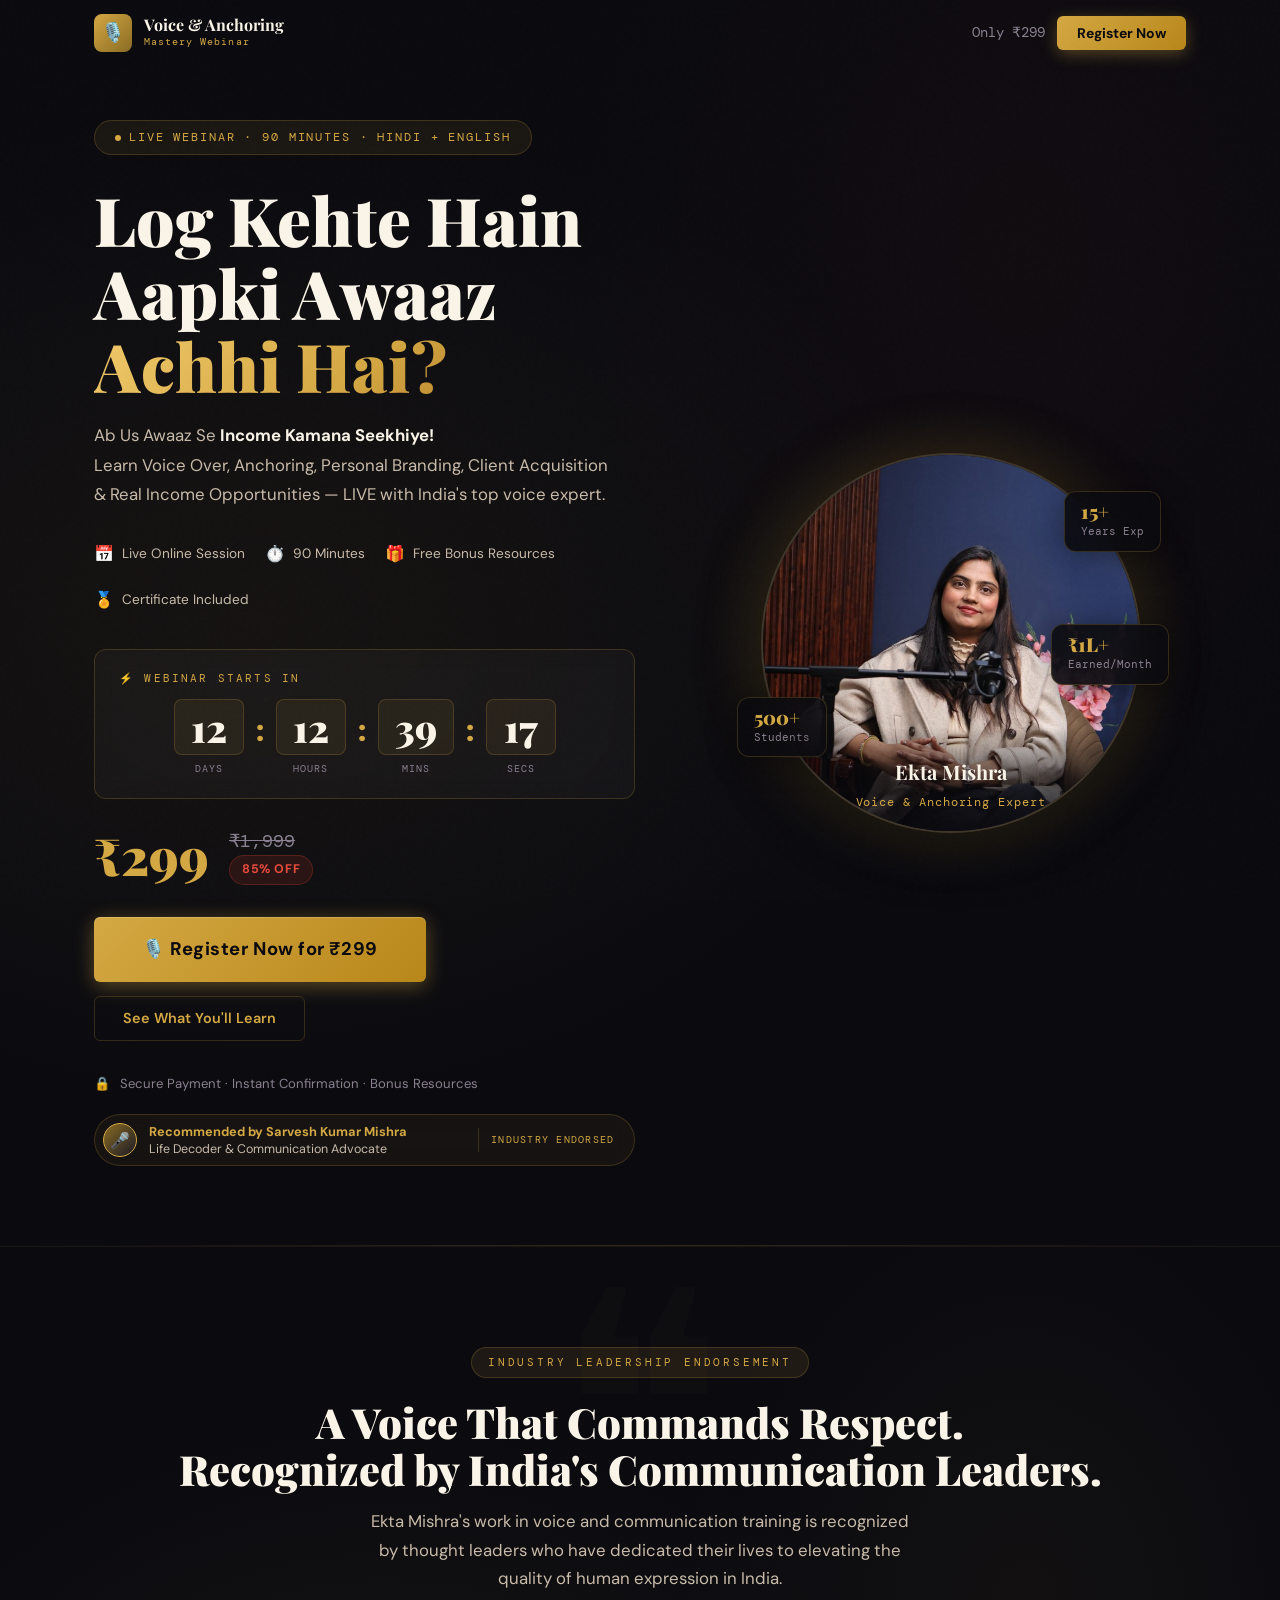
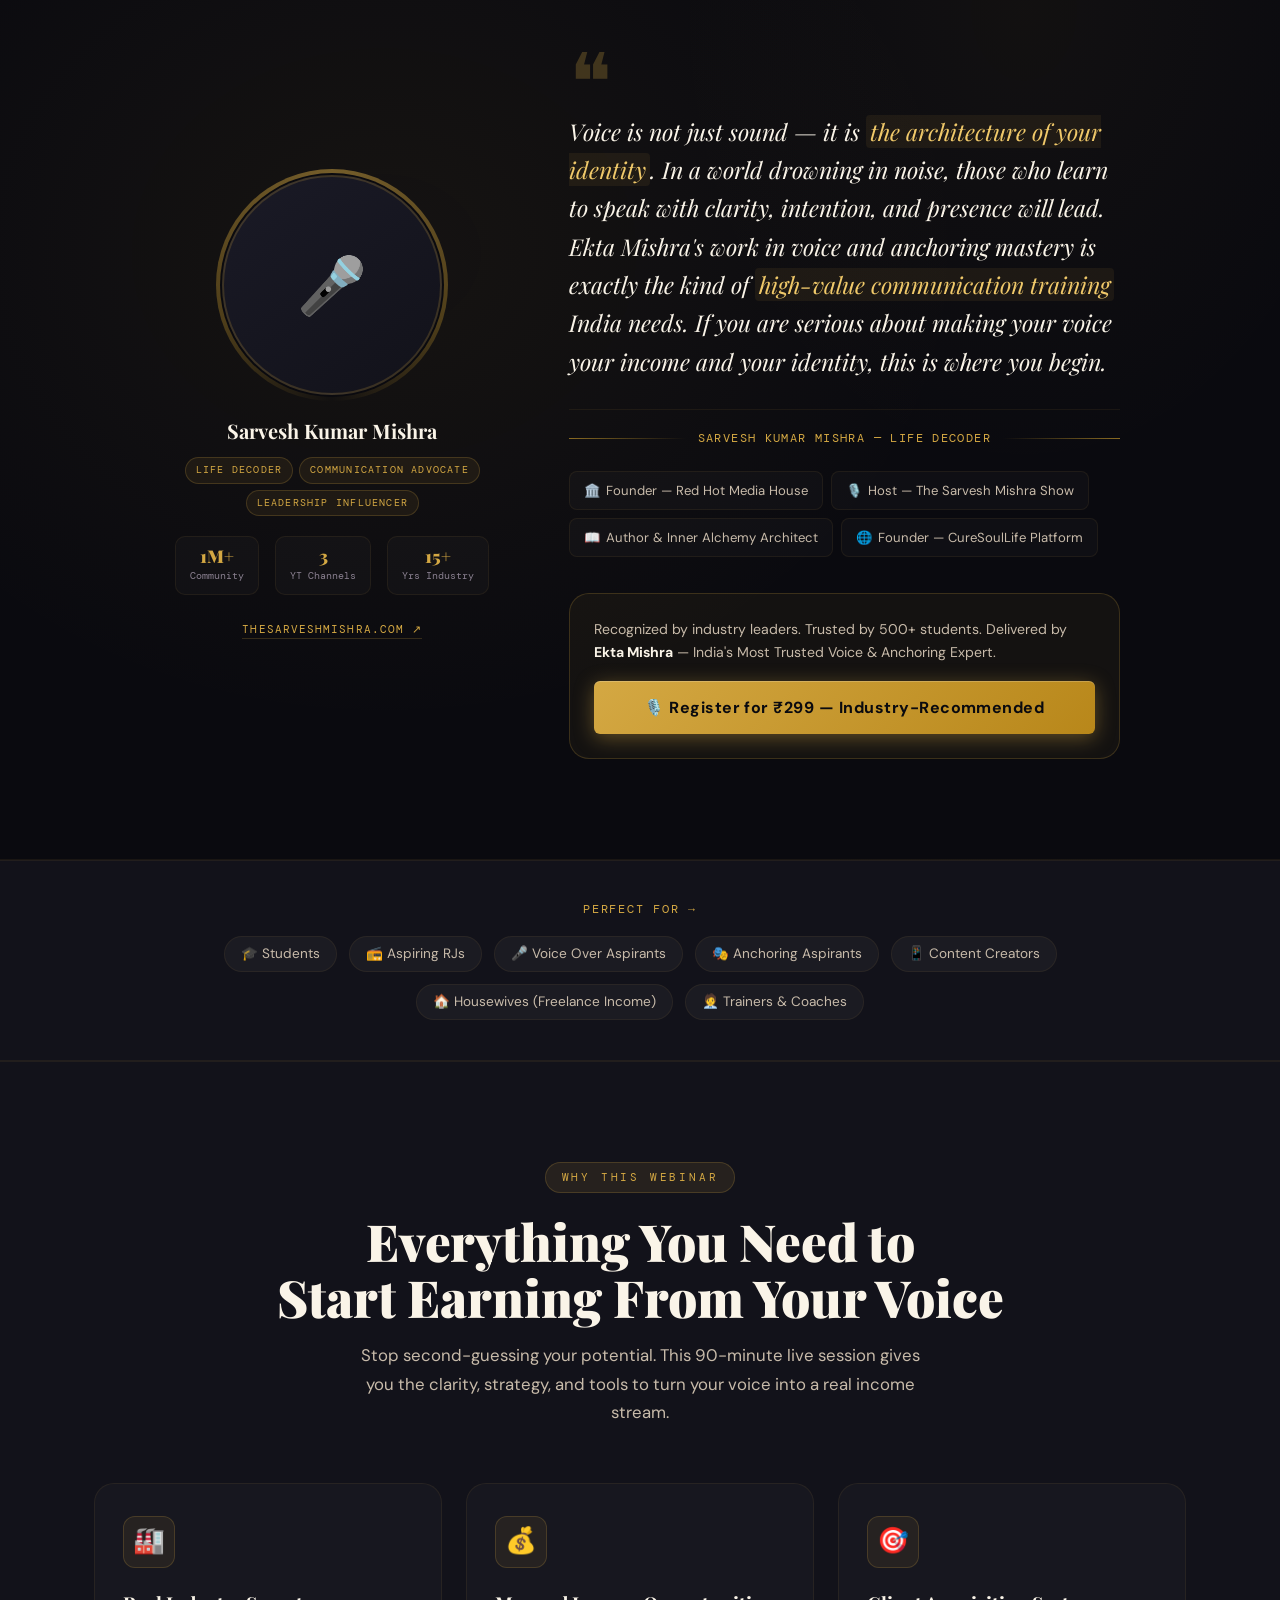
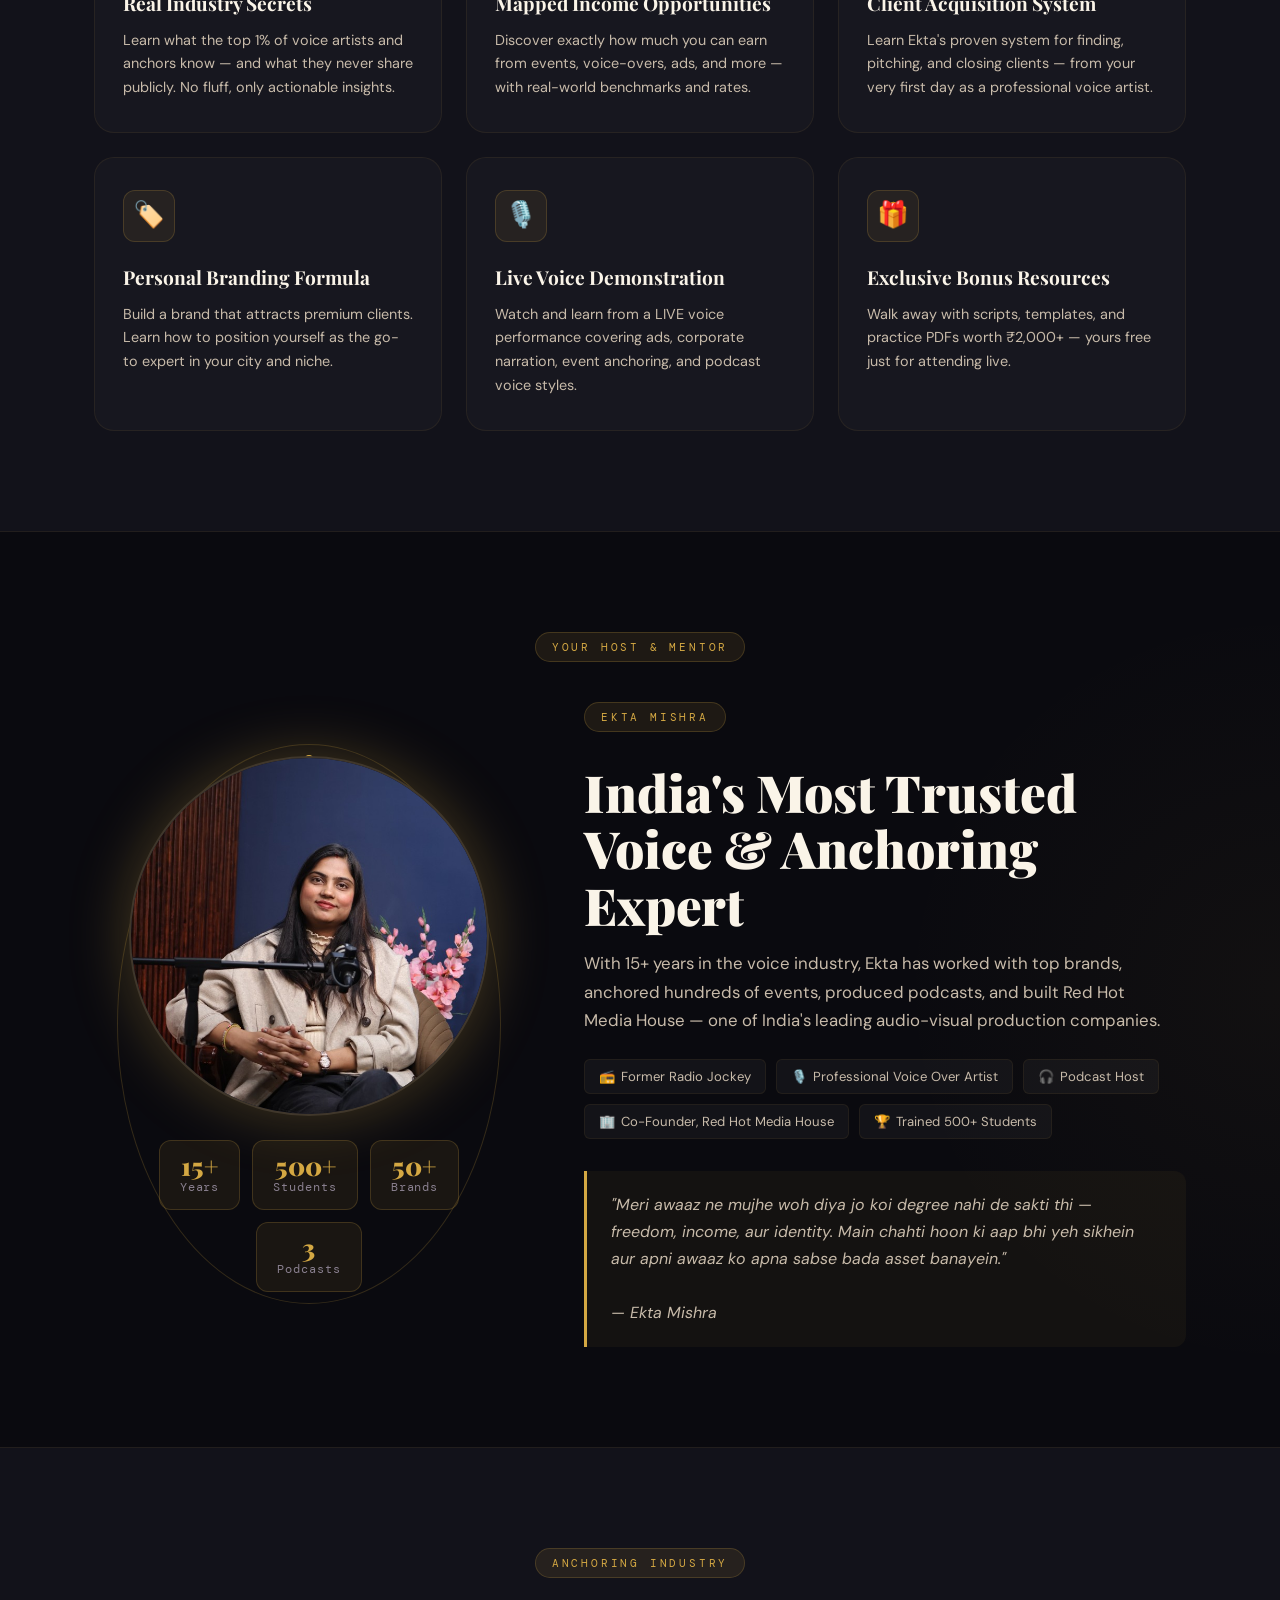
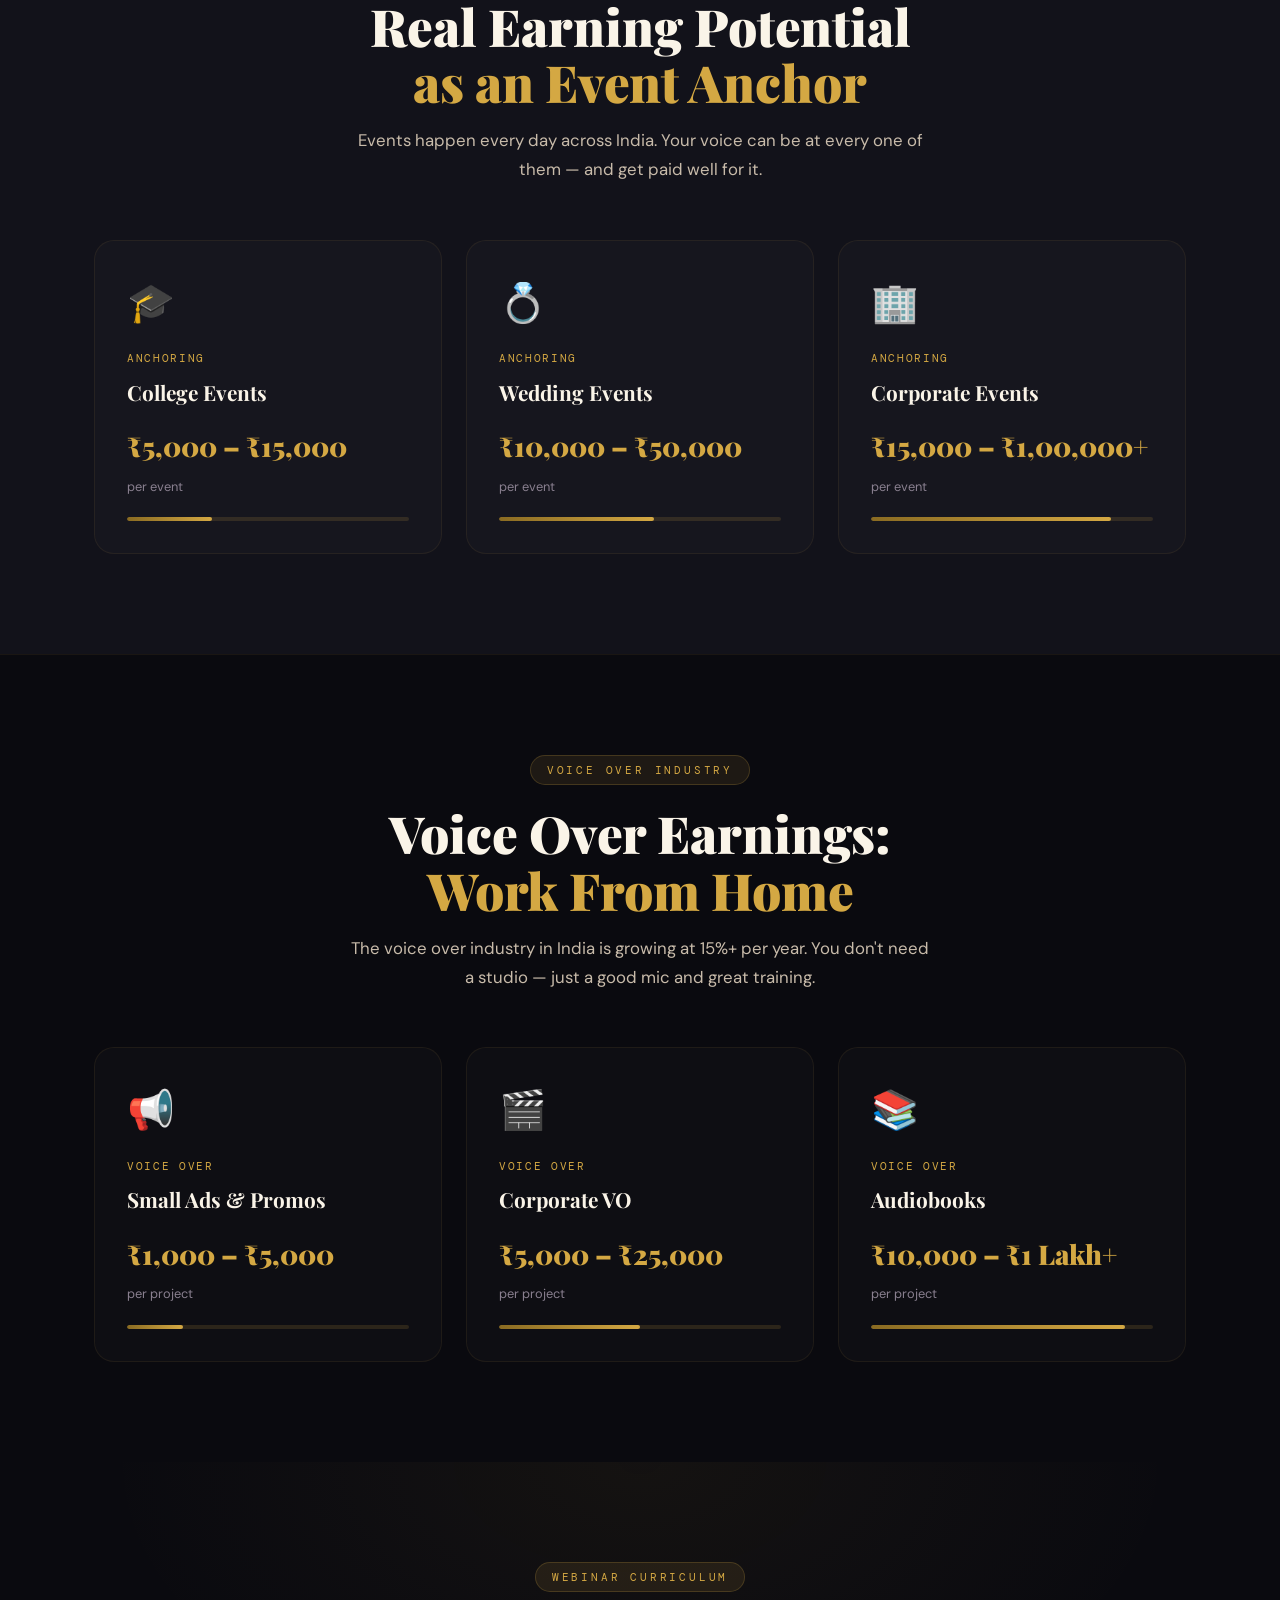
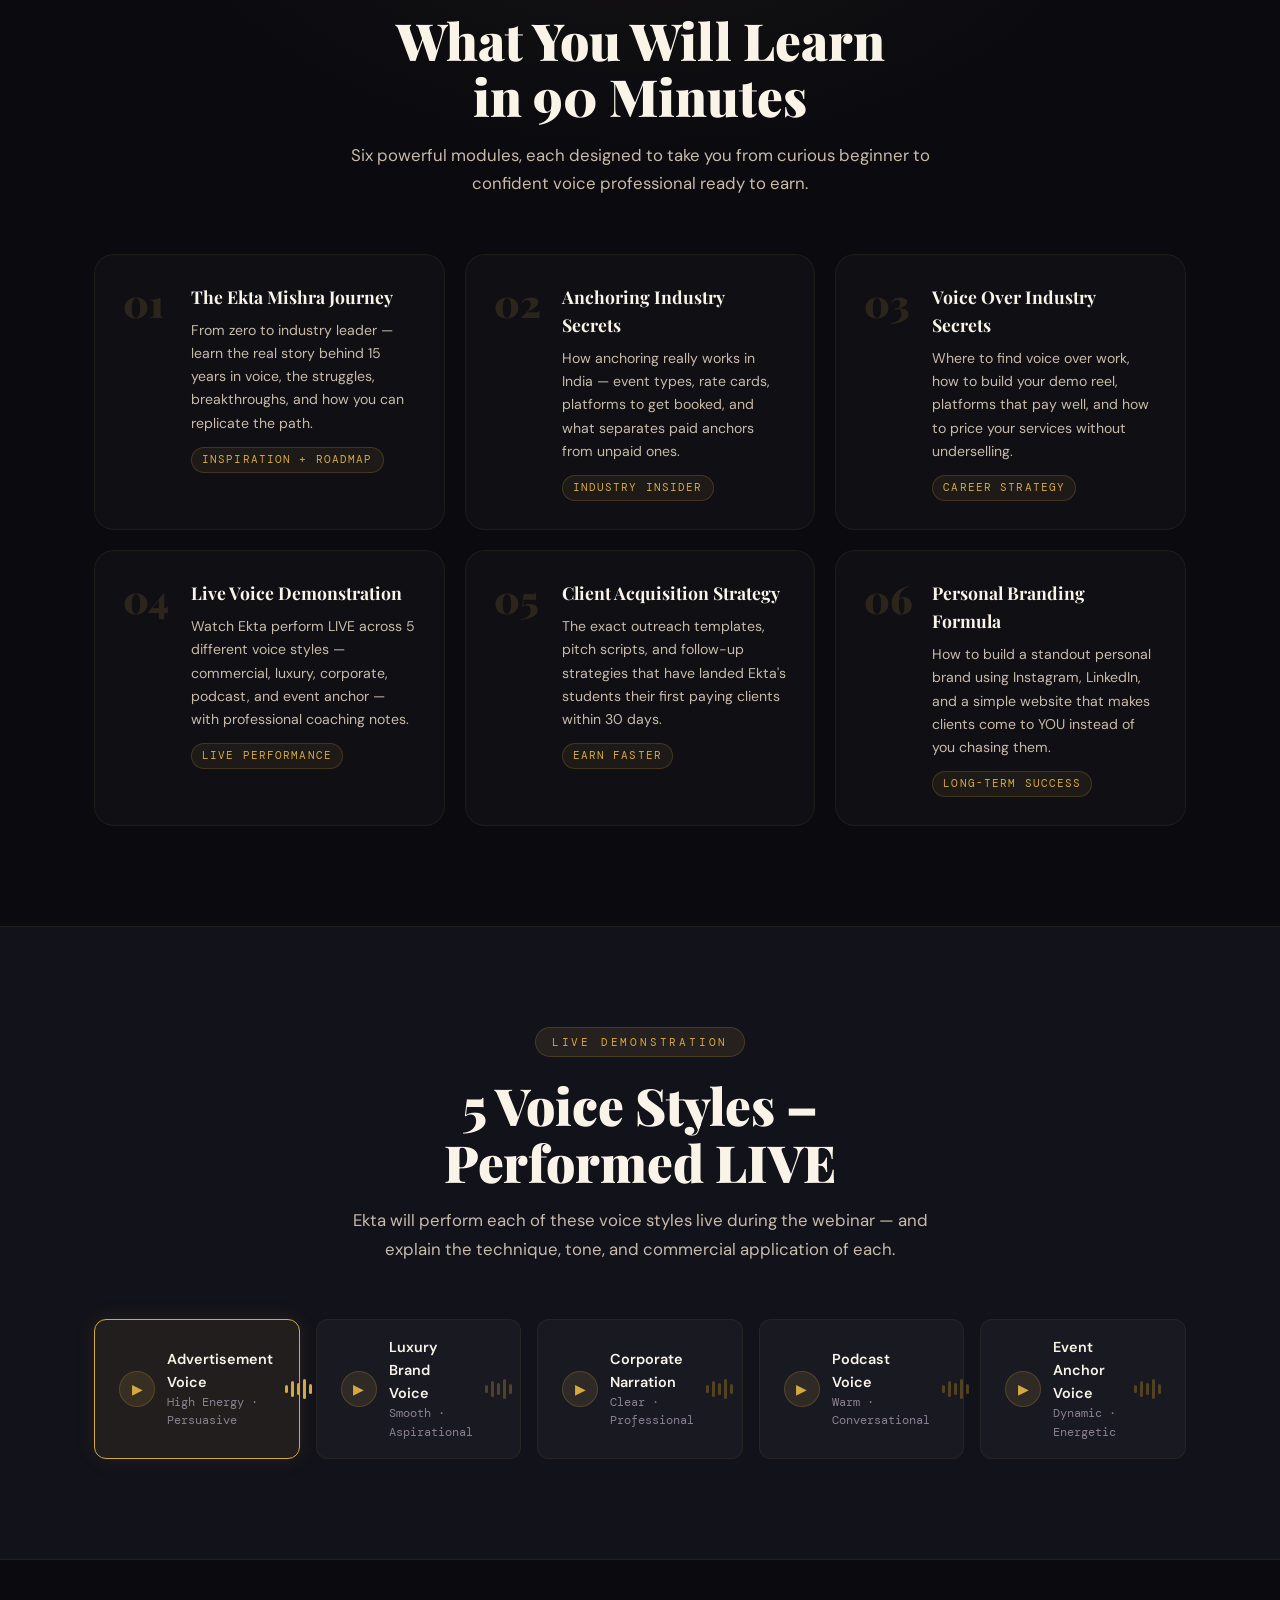
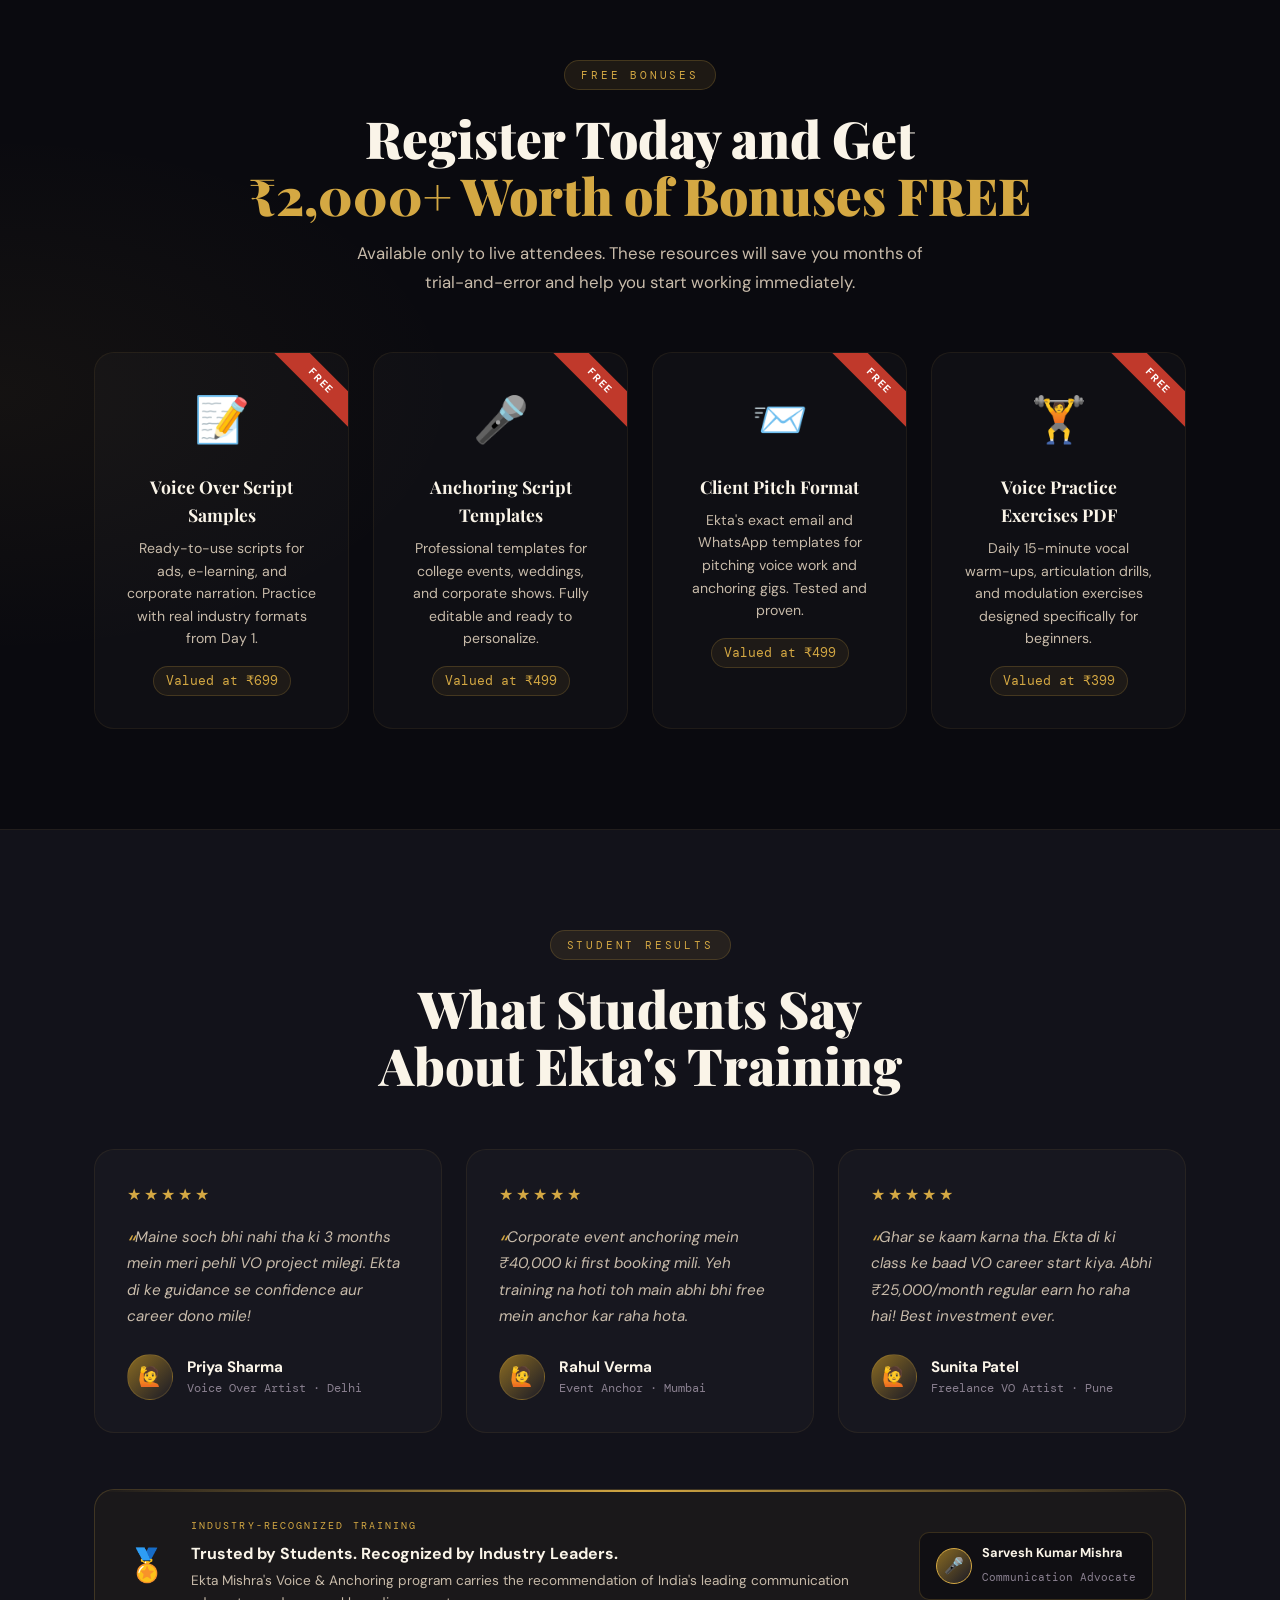
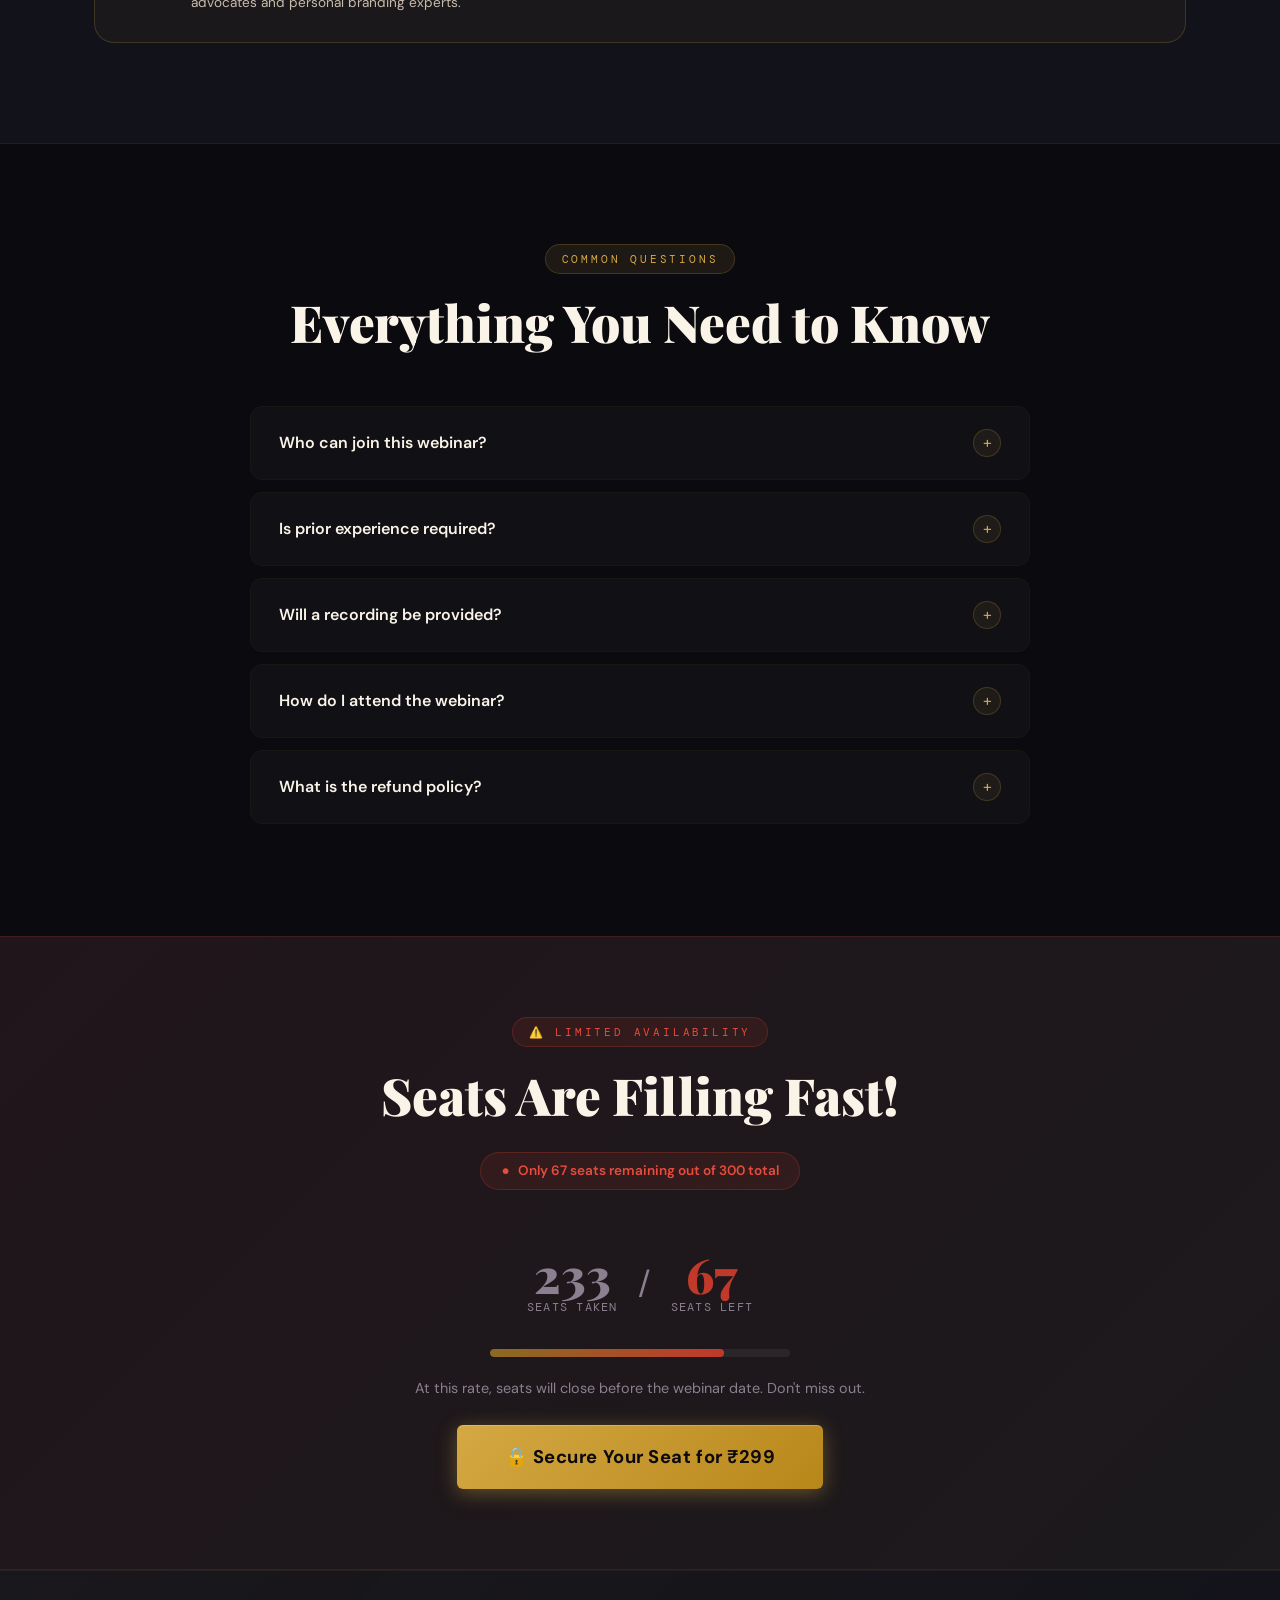
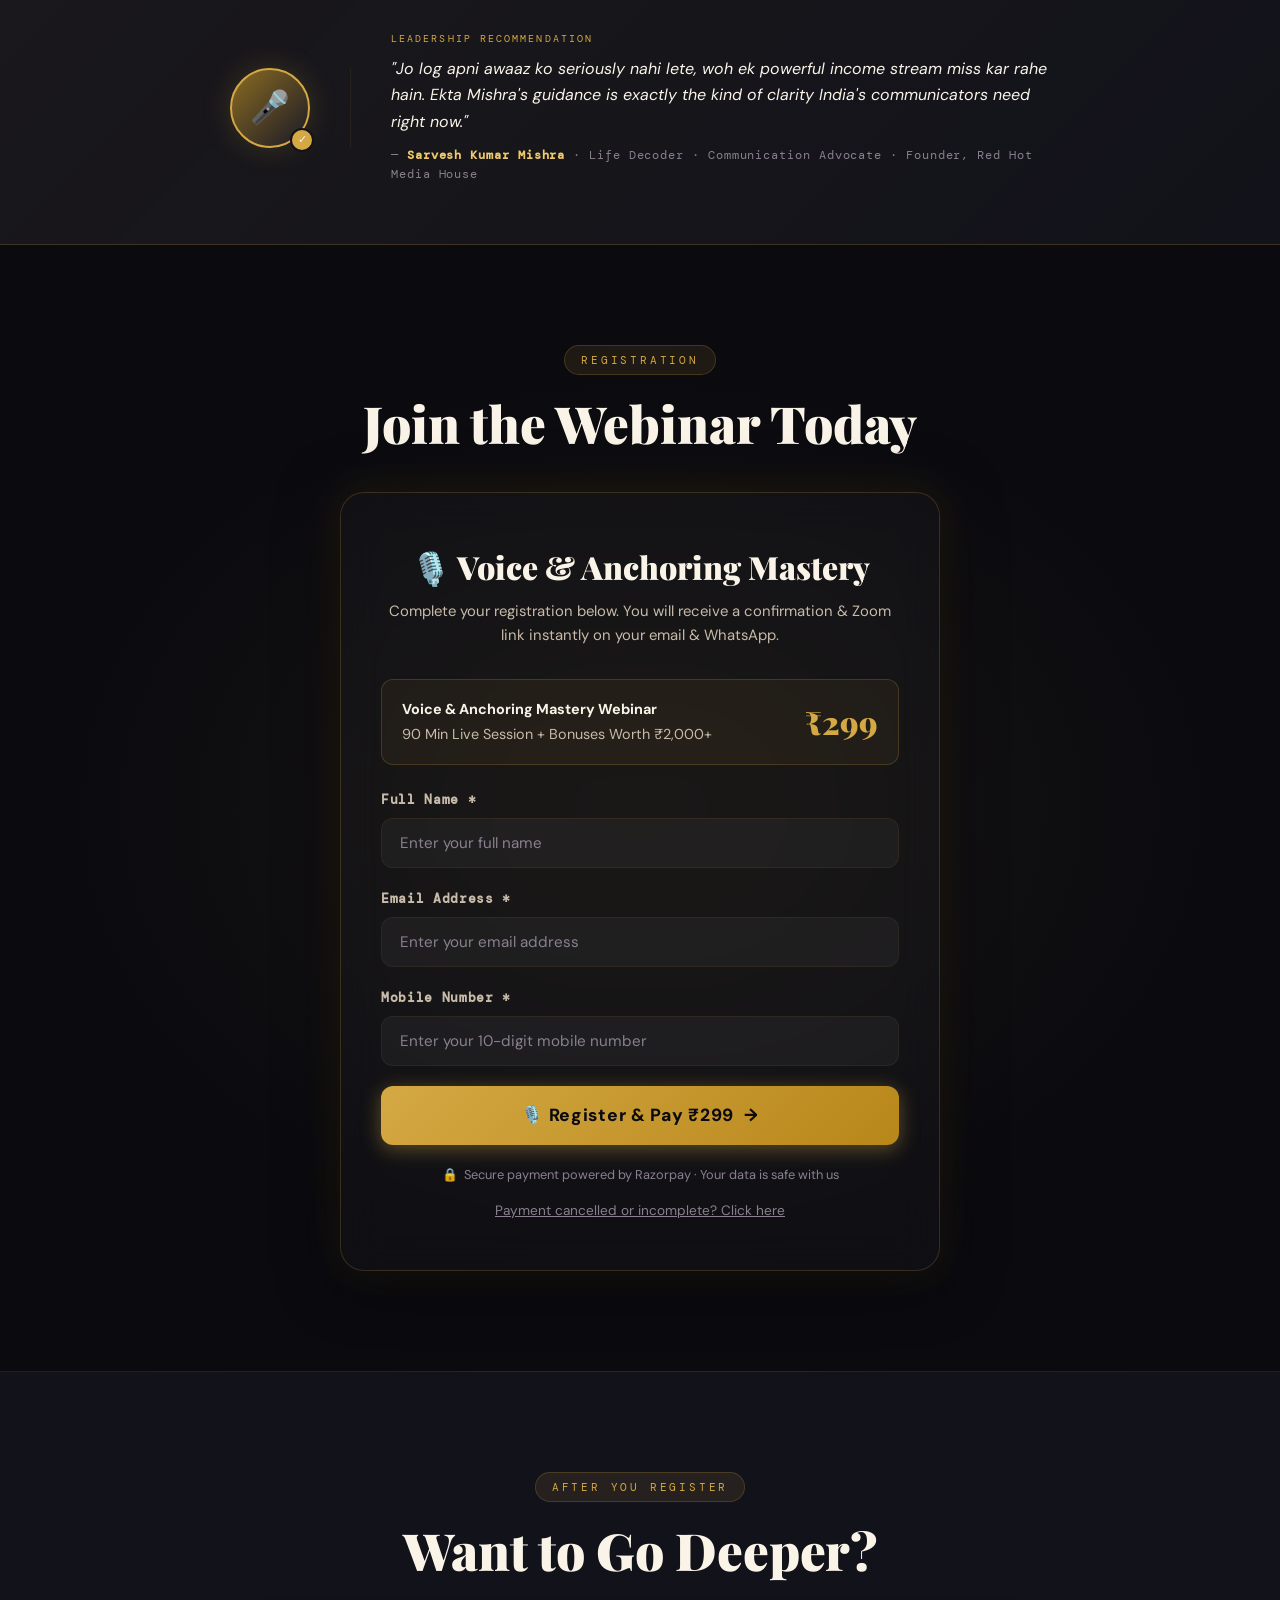
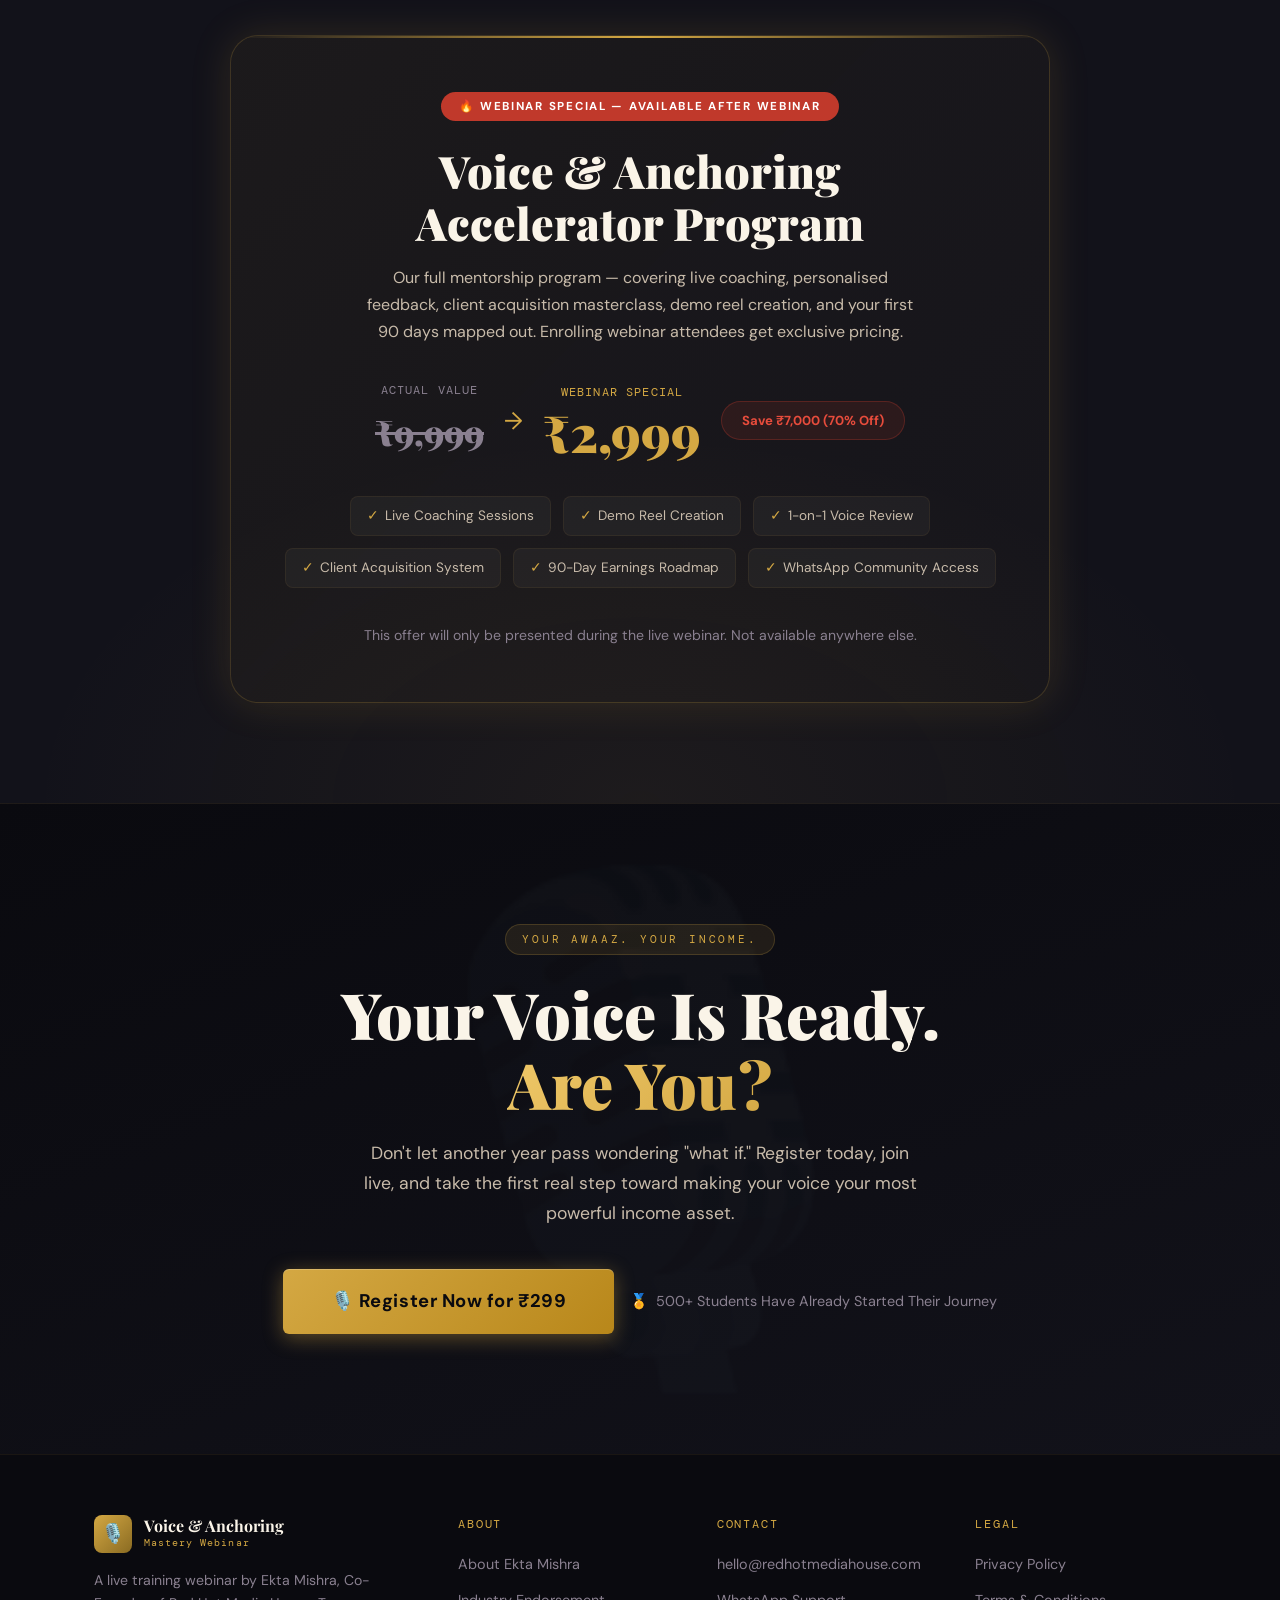
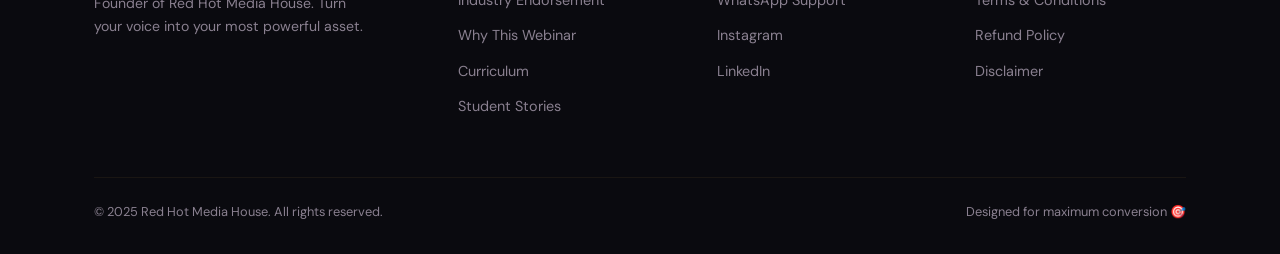
==== index.html @ f27e8c20 "added image and update proper website structure with sm content" ====
﻿<!DOCTYPE html>
<html lang="en">
<head>
<meta charset="UTF-8">
<meta name="viewport" content="width=device-width, initial-scale=1.0, viewport-fit=cover">
<meta name="description" content="Join Ekta Mishra's Voice & Anchoring Mastery Webinar. Learn Voice Over, Anchoring, Personal Branding & Client Acquisition. Register for just ₹299. Limited seats available!">
<meta property="og:title" content="Voice & Anchoring Mastery Webinar | Ekta Mishra | ₹299 Only">
<meta property="og:description" content="Ab Apni Awaaz Se Income Kamao! Live 90-Min Webinar with India's Top Voice & Anchoring Expert. Register Now at ₹299.">
<meta property="og:image" content="images/ekta-mishra-voice-anchoring-expert.png">
<meta property="og:image:alt" content="Ekta Mishra — Voice & Anchoring Expert and Webinar Host">
<meta name="twitter:card" content="summary_large_image">
<meta name="twitter:image" content="images/ekta-mishra-voice-anchoring-expert.png">
<meta name="twitter:image:alt" content="Ekta Mishra — Voice & Anchoring Expert and Webinar Host">
<meta name="keywords" content="voice over webinar, anchoring course, ekta mishra, voice over income, radio jockey, voice career india">
<title>Voice & Anchoring Mastery Webinar | Ekta Mishra | Register at ₹299</title>
<link rel="preload" as="image" href="images/ekta-mishra-voice-anchoring-expert.png" fetchpriority="high">
<script type="application/ld+json">
{
  "@context": "https://schema.org",
  "@type": "Person",
  "name": "Ekta Mishra",
  "jobTitle": "Voice & Anchoring Expert",
  "description": "India's trusted voice over artist, event anchor, podcast host, and co-founder of Red Hot Media House.",
  "image": "images/ekta-mishra-voice-anchoring-expert.png",
  "worksFor": {
    "@type": "Organization",
    "name": "Red Hot Media House"
  }
}
</script>
<link rel="preconnect" href="https://fonts.googleapis.com">
<link rel="preconnect" href="https://fonts.gstatic.com" crossorigin>
<link href="https://fonts.googleapis.com/css2?family=Playfair+Display:ital,wght@0,700;0,900;1,700&family=DM+Sans:wght@300;400;500;600;700&family=DM+Mono:wght@400;500&display=swap" rel="stylesheet">
<link rel="stylesheet" href="css/style.css">
</head>
<body>

<!-- ─── STICKY MOBILE CTA (fixed bottom bar on mobile) ─────────────────────── -->
<div id="sticky-mobile-cta" aria-label="Quick registration">
  <div class="sticky-mobile-price">
    <div class="sticky-price">₹299</div>
    <div class="sticky-label">Only</div>
  </div>
  <button type="button" class="sticky-cta-btn" onclick="document.getElementById('register').scrollIntoView({behavior:'smooth'})">
    Register Now
  </button>
</div>

<!-- ─── STICKY HEADER ──────────────────────────────────────────────────────── -->
<header id="site-header">
  <div class="header-inner">
    <div class="header-logo">
      <div class="logo-icon">🎙️</div>
      <div>
        <div class="logo-text">Voice & Anchoring</div>
        <div class="logo-sub">Mastery Webinar</div>
      </div>
    </div>
    <div class="header-cta-wrap">
      <span class="header-price">Only ₹299</span>
      <a href="#register" class="header-register-btn">Register Now</a>
    </div>
  </div>
</header>

<!-- ─── HERO ───────────────────────────────────────────────────────────────── -->
<section id="hero">
  <div class="container">
    <div class="hero-grid">

      <!-- Left: Text Content -->
      <div class="hero-content">
        <div class="hero-badge reveal">
          <span class="dot"></span>
          Live Webinar · 90 Minutes · Hindi + English
        </div>

        <h1 class="hero-headline reveal reveal-delay-1">
          Log Kehte Hain<br>
          Aapki Awaaz<br>
          <span class="accent-line">Achhi Hai?</span>
        </h1>

        <p class="hero-sub reveal reveal-delay-2">
          Ab Us Awaaz Se <strong style="color:var(--cream)">Income Kamana Seekhiye!</strong><br>
          Learn Voice Over, Anchoring, Personal Branding, Client Acquisition & Real Income Opportunities — LIVE with India's top voice expert.
        </p>

        <div class="hero-meta reveal reveal-delay-2">
          <div class="hero-chip"><span class="icon">📅</span> <span>Live Online Session</span></div>
          <div class="hero-chip"><span class="icon">⏱️</span> <span>90 Minutes</span></div>
          <div class="hero-chip"><span class="icon">🎁</span> <span>Free Bonus Resources</span></div>
          <div class="hero-chip"><span class="icon">🏅</span> <span>Certificate Included</span></div>
        </div>

        <!-- Countdown -->
        <div class="countdown-box reveal reveal-delay-3">
          <div class="countdown-label">⚡ Webinar Starts In</div>
          <div class="countdown-digits">
            <div class="digit-block">
              <span class="digit-number" id="cd-days">00</span>
              <div class="digit-unit">Days</div>
            </div>
            <span class="colon">:</span>
            <div class="digit-block">
              <span class="digit-number" id="cd-hours">00</span>
              <div class="digit-unit">Hours</div>
            </div>
            <span class="colon">:</span>
            <div class="digit-block">
              <span class="digit-number" id="cd-mins">00</span>
              <div class="digit-unit">Mins</div>
            </div>
            <span class="colon">:</span>
            <div class="digit-block">
              <span class="digit-number" id="cd-secs">00</span>
              <div class="digit-unit">Secs</div>
            </div>
          </div>
        </div>

        <div class="hero-price-row reveal reveal-delay-3">
          <div class="price-tag">₹299</div>
          <div>
            <div class="price-original">₹1,999</div>
            <div class="price-save">85% OFF</div>
          </div>
        </div>

        <div class="hero-cta-wrap reveal reveal-delay-4">
          <a href="#register" class="btn-primary btn-lg">
            <span>🎙️ Register Now for ₹299</span>
          </a>
          <a href="#learn" class="btn-ghost">
            <span>See What You'll Learn</span>
          </a>
        </div>

        <div class="hero-guarantee reveal reveal-delay-4">
          <span class="icon">🔒</span>
          <span>Secure Payment · Instant Confirmation · Bonus Resources</span>
        </div>

        <div class="hero-trust-bar reveal reveal-delay-4">
          <div class="htb-avatar">
            <img src="https://www.thesarveshmishra.com/images/sarvesh-mishra.jpg"
                 alt="Sarvesh Kumar Mishra"
                 onerror="this.style.display='none';this.parentElement.innerHTML='🎤'">
          </div>
          <div class="htb-text">
            <strong>Recommended by Sarvesh Kumar Mishra</strong>
            Life Decoder &amp; Communication Advocate
          </div>
          <div class="htb-divider"></div>
          <div class="htb-badge">Industry Endorsed</div>
        </div>
      </div>

      <!-- Right: Host Visual -->
      <div class="hero-visual reveal reveal-delay-2">
        <div class="host-image-wrap">
          <figure class="host-img-placeholder">
            <img
              class="host-photo"
              src="images/ekta-mishra-voice-anchoring-expert.png"
              alt="Ekta Mishra — Voice & Anchoring Expert, Co-Founder of Red Hot Media House"
              title="Ekta Mishra — Voice & Anchoring Mastery Webinar Host"
              width="380"
              height="380"
              loading="eager"
              fetchpriority="high"
              decoding="async"
            >
            <figcaption class="host-name-tag">
              <strong>Ekta Mishra</strong>
              <span>Voice & Anchoring Expert</span>
            </figcaption>
          </figure>

          <!-- Floating Badges -->
          <div class="float-badge fb-1">
            <div class="fb-value">15+</div>
            <div class="fb-label">Years Exp</div>
          </div>
          <div class="float-badge fb-2">
            <div class="fb-value">500+</div>
            <div class="fb-label">Students</div>
          </div>
          <div class="float-badge fb-3">
            <div class="fb-value">₹1L+</div>
            <div class="fb-label">Earned/Month</div>
          </div>
        </div>
      </div>

    </div>
  </div>
</section>

<!-- ─── SARVESH PLACEMENT #2: PRIMARY ENDORSEMENT SECTION ─────────────────── -->
<section id="endorsement">
  <div class="container">

    <div class="endorsement-section-top reveal">
      <div class="section-label">Industry Leadership Endorsement</div>
      <h2 class="endorsement-headline">
        A Voice That Commands Respect.<br>
        <span class="accent-line">Recognized by India's Communication Leaders.</span>
      </h2>
      <p class="section-sub" style="margin:0 auto;max-width:560px;">
        Ekta Mishra's work in voice and communication training is recognized by thought leaders who have dedicated their lives to elevating the quality of human expression in India.
      </p>
    </div>

    <div class="endorsement-grid reveal reveal-delay-1">

      <div class="endorsement-persona">
        <div class="endorsement-img-ring">
          <div class="endorsement-photo">
            <img src="https://www.thesarveshmishra.com/images/sarvesh-mishra.jpg"
                 alt="Sarvesh Kumar Mishra — Life Decoder & Communication Advocate"
                 onerror="this.style.display='none';this.parentElement.innerHTML='🎤'">
          </div>
        </div>

        <div class="endorsement-name">Sarvesh Kumar Mishra</div>

        <div class="endorsement-role-tags">
          <span class="endorsement-role-tag">Life Decoder</span>
          <span class="endorsement-role-tag">Communication Advocate</span>
          <span class="endorsement-role-tag">Leadership Influencer</span>
        </div>

        <div class="endorsement-stats">
          <div class="endr-stat">
            <span class="endr-stat-num">1M+</span>
            <span class="endr-stat-lbl">Community</span>
          </div>
          <div class="endr-stat">
            <span class="endr-stat-num">3</span>
            <span class="endr-stat-lbl">YT Channels</span>
          </div>
          <div class="endr-stat">
            <span class="endr-stat-num">15+</span>
            <span class="endr-stat-lbl">Yrs Industry</span>
          </div>
        </div>

        <div class="endorsement-website-link">
          <a href="https://www.thesarveshmishra.com/" target="_blank" rel="noopener">thesarveshmishra.com ↗</a>
        </div>
      </div>

      <div class="endorsement-content">
        <span class="endorsement-quote-mark">❝</span>

        <p class="endorsement-quote">
          Voice is not just sound — it is <span class="endorsement-quote-hi">the architecture of your identity</span>.
          In a world drowning in noise, those who learn to speak with clarity, intention, and presence will lead.
          Ekta Mishra's work in voice and anchoring mastery is exactly the kind of
          <span class="endorsement-quote-hi">high-value communication training</span>
          India needs. If you are serious about making your voice your income and your identity,
          this is where you begin.
        </p>

        <div class="endorsement-attribution">
          <div class="endorsement-attr-line"></div>
          <div class="endorsement-attr-text">Sarvesh Kumar Mishra — Life Decoder</div>
          <div class="endorsement-attr-line endorsement-attr-line--flip"></div>
        </div>

        <div class="endorsement-context-chips">
          <div class="endorsement-chip">
            <span class="chip-icon">🏛️</span>
            <span>Founder — Red Hot Media House</span>
          </div>
          <div class="endorsement-chip">
            <span class="chip-icon">🎙️</span>
            <span>Host — The Sarvesh Mishra Show</span>
          </div>
          <div class="endorsement-chip">
            <span class="chip-icon">📖</span>
            <span>Author &amp; Inner Alchemy Architect</span>
          </div>
          <div class="endorsement-chip">
            <span class="chip-icon">🌐</span>
            <span>Founder — CureSoulLife Platform</span>
          </div>
        </div>

        <div class="endorsement-cta-box">
          <p class="endorsement-cta-text">
            Recognized by industry leaders. Trusted by 500+ students. Delivered by <strong>Ekta Mishra</strong> — India's Most Trusted Voice &amp; Anchoring Expert.
          </p>
          <a href="#register" class="btn-primary">
            <span>🎙️ Register for ₹299 — Industry-Recommended</span>
          </a>
        </div>
      </div>

    </div>
  </div>
</section>

<!-- ─── WHO SHOULD ATTEND ─────────────────────────────────────────────────── -->
<div id="audience-strip" class="audience-strip">
  <div class="container">
    <div class="audience-strip-inner">
      <span class="audience-label">Perfect For →</span>
      <span class="audience-chip">🎓 Students</span>
      <span class="audience-chip">📻 Aspiring RJs</span>
      <span class="audience-chip">🎤 Voice Over Aspirants</span>
      <span class="audience-chip">🎭 Anchoring Aspirants</span>
      <span class="audience-chip">📱 Content Creators</span>
      <span class="audience-chip">🏠 Housewives (Freelance Income)</span>
      <span class="audience-chip">🧑‍💼 Trainers & Coaches</span>
    </div>
  </div>
</div>

<!-- ─── WHY ATTEND ────────────────────────────────────────────────────────── -->
<section id="why-attend">
  <div class="container">
    <div class="text-center reveal">
      <div class="section-label">Why This Webinar</div>
      <h2 class="section-title">Everything You Need to<br>Start Earning From Your Voice</h2>
      <p class="section-sub">Stop second-guessing your potential. This 90-minute live session gives you the clarity, strategy, and tools to turn your voice into a real income stream.</p>
    </div>

    <div class="benefits-grid">
      <div class="benefit-card reveal reveal-delay-1">
        <div class="benefit-icon">🏭</div>
        <div class="benefit-title">Real Industry Secrets</div>
        <p class="benefit-desc">Learn what the top 1% of voice artists and anchors know — and what they never share publicly. No fluff, only actionable insights.</p>
      </div>
      <div class="benefit-card reveal reveal-delay-2">
        <div class="benefit-icon">💰</div>
        <div class="benefit-title">Mapped Income Opportunities</div>
        <p class="benefit-desc">Discover exactly how much you can earn from events, voice-overs, ads, and more — with real-world benchmarks and rates.</p>
      </div>
      <div class="benefit-card reveal reveal-delay-3">
        <div class="benefit-icon">🎯</div>
        <div class="benefit-title">Client Acquisition System</div>
        <p class="benefit-desc">Learn Ekta's proven system for finding, pitching, and closing clients — from your very first day as a professional voice artist.</p>
      </div>
      <div class="benefit-card reveal reveal-delay-1">
        <div class="benefit-icon">🏷️</div>
        <div class="benefit-title">Personal Branding Formula</div>
        <p class="benefit-desc">Build a brand that attracts premium clients. Learn how to position yourself as the go-to expert in your city and niche.</p>
      </div>
      <div class="benefit-card reveal reveal-delay-2">
        <div class="benefit-icon">🎙️</div>
        <div class="benefit-title">Live Voice Demonstration</div>
        <p class="benefit-desc">Watch and learn from a LIVE voice performance covering ads, corporate narration, event anchoring, and podcast voice styles.</p>
      </div>
      <div class="benefit-card reveal reveal-delay-3">
        <div class="benefit-icon">🎁</div>
        <div class="benefit-title">Exclusive Bonus Resources</div>
        <p class="benefit-desc">Walk away with scripts, templates, and practice PDFs worth ₹2,000+ — yours free just for attending live.</p>
      </div>
    </div>
  </div>
</section>

<!-- ─── MEET YOUR MENTOR ──────────────────────────────────────────────────── -->
<section id="mentor">
  <div class="container">
    <div class="text-center reveal">
      <div class="section-label">Your Host & Mentor</div>
    </div>
    <div class="mentor-grid">
      <div class="mentor-img-wrap reveal">
        <div class="mentor-img-placeholder">
          <img
            class="mentor-photo"
            src="images/ekta-mishra-voice-anchoring-expert.png"
            alt="Ekta Mishra — India's Most Trusted Voice & Anchoring Expert"
            title="Ekta Mishra — Voice Over Artist, Event Anchor & Podcast Host"
            width="360"
            height="360"
            loading="lazy"
            decoding="async"
          >
        </div>
        <div class="mentor-ring"></div>
        <div class="stat-chips">
          <div class="stat-chip"><span class="stat-num">15+</span><div class="stat-lbl">Years</div></div>
          <div class="stat-chip"><span class="stat-num">500+</span><div class="stat-lbl">Students</div></div>
          <div class="stat-chip"><span class="stat-num">50+</span><div class="stat-lbl">Brands</div></div>
          <div class="stat-chip"><span class="stat-num">3</span><div class="stat-lbl">Podcasts</div></div>
        </div>
      </div>
      <div class="reveal reveal-delay-2">
        <div class="section-label">Ekta Mishra</div>
        <h2 class="section-title" style="margin-top:12px">India's Most Trusted<br>Voice & Anchoring Expert</h2>
        <p class="section-sub">With 15+ years in the voice industry, Ekta has worked with top brands, anchored hundreds of events, produced podcasts, and built Red Hot Media House — one of India's leading audio-visual production companies.</p>
        <div class="mentor-creds">
          <div class="cred-tag"><span>📻</span>Former Radio Jockey</div>
          <div class="cred-tag"><span>🎙️</span>Professional Voice Over Artist</div>
          <div class="cred-tag"><span>🎧</span>Podcast Host</div>
          <div class="cred-tag"><span>🏢</span>Co-Founder, Red Hot Media House</div>
          <div class="cred-tag"><span>🏆</span>Trained 500+ Students</div>
        </div>
        <div class="mentor-quote">
          "Meri awaaz ne mujhe woh diya jo koi degree nahi de sakti thi — freedom, income, aur identity. Main chahti hoon ki aap bhi yeh sikhein aur apni awaaz ko apna sabse bada asset banayein."
          <br><br>— Ekta Mishra
        </div>
      </div>
    </div>
  </div>
</section>

<!-- ─── ANCHORING INCOME ───────────────────────────────────────────────────── -->
<section class="income-section" id="anchoring-income" style="padding:100px 0;background:var(--ink-2);border-top:1px solid var(--border-2);">
  <div class="container">
    <div class="text-center reveal">
      <div class="section-label">Anchoring Industry</div>
      <h2 class="section-title">Real Earning Potential<br><span class="gold">as an Event Anchor</span></h2>
      <p class="section-sub">Events happen every day across India. Your voice can be at every one of them — and get paid well for it.</p>
    </div>
    <div class="income-cards">
      <div class="income-card reveal reveal-delay-1">
        <div class="income-card-icon">🎓</div>
        <div class="income-card-type">Anchoring</div>
        <div class="income-card-title">College Events</div>
        <div class="income-range">₹5,000 – ₹15,000</div>
        <div class="income-per">per event</div>
        <div class="income-bar"><div class="income-bar-fill" style="width:30%"></div></div>
      </div>
      <div class="income-card reveal reveal-delay-2">
        <div class="income-card-icon">💍</div>
        <div class="income-card-type">Anchoring</div>
        <div class="income-card-title">Wedding Events</div>
        <div class="income-range">₹10,000 – ₹50,000</div>
        <div class="income-per">per event</div>
        <div class="income-bar"><div class="income-bar-fill" style="width:55%"></div></div>
      </div>
      <div class="income-card reveal reveal-delay-3">
        <div class="income-card-icon">🏢</div>
        <div class="income-card-type">Anchoring</div>
        <div class="income-card-title">Corporate Events</div>
        <div class="income-range">₹15,000 – ₹1,00,000+</div>
        <div class="income-per">per event</div>
        <div class="income-bar"><div class="income-bar-fill" style="width:85%"></div></div>
      </div>
    </div>
  </div>
</section>

<!-- ─── VOICE OVER INCOME ──────────────────────────────────────────────────── -->
<section class="income-section" id="vo-income" style="padding:100px 0;background:var(--ink);border-top:1px solid var(--border-2);">
  <div class="container">
    <div class="text-center reveal">
      <div class="section-label">Voice Over Industry</div>
      <h2 class="section-title">Voice Over Earnings:<br><span class="gold">Work From Home</span></h2>
      <p class="section-sub">The voice over industry in India is growing at 15%+ per year. You don't need a studio — just a good mic and great training.</p>
    </div>
    <div class="income-cards">
      <div class="income-card reveal reveal-delay-1">
        <div class="income-card-icon">📢</div>
        <div class="income-card-type">Voice Over</div>
        <div class="income-card-title">Small Ads & Promos</div>
        <div class="income-range">₹1,000 – ₹5,000</div>
        <div class="income-per">per project</div>
        <div class="income-bar"><div class="income-bar-fill" style="width:20%"></div></div>
      </div>
      <div class="income-card reveal reveal-delay-2">
        <div class="income-card-icon">🎬</div>
        <div class="income-card-type">Voice Over</div>
        <div class="income-card-title">Corporate VO</div>
        <div class="income-range">₹5,000 – ₹25,000</div>
        <div class="income-per">per project</div>
        <div class="income-bar"><div class="income-bar-fill" style="width:50%"></div></div>
      </div>
      <div class="income-card reveal reveal-delay-3">
        <div class="income-card-icon">📚</div>
        <div class="income-card-type">Voice Over</div>
        <div class="income-card-title">Audiobooks</div>
        <div class="income-range">₹10,000 – ₹1 Lakh+</div>
        <div class="income-per">per project</div>
        <div class="income-bar"><div class="income-bar-fill" style="width:90%"></div></div>
      </div>
    </div>
  </div>
</section>

<!-- ─── WHAT YOU WILL LEARN ───────────────────────────────────────────────── -->
<section id="learn">
  <div class="container">
    <div class="text-center reveal">
      <div class="section-label">Webinar Curriculum</div>
      <h2 class="section-title">What You Will Learn<br>in 90 Minutes</h2>
      <p class="section-sub">Six powerful modules, each designed to take you from curious beginner to confident voice professional ready to earn.</p>
    </div>
    <div class="modules-grid">
      <div class="module-card reveal reveal-delay-1">
        <div class="module-num">01</div>
        <div class="module-body">
          <div class="module-title">The Ekta Mishra Journey</div>
          <p class="module-desc">From zero to industry leader — learn the real story behind 15 years in voice, the struggles, breakthroughs, and how you can replicate the path.</p>
          <div class="module-tag">Inspiration + Roadmap</div>
        </div>
      </div>
      <div class="module-card reveal reveal-delay-2">
        <div class="module-num">02</div>
        <div class="module-body">
          <div class="module-title">Anchoring Industry Secrets</div>
          <p class="module-desc">How anchoring really works in India — event types, rate cards, platforms to get booked, and what separates paid anchors from unpaid ones.</p>
          <div class="module-tag">Industry Insider</div>
        </div>
      </div>
      <div class="module-card reveal reveal-delay-3">
        <div class="module-num">03</div>
        <div class="module-body">
          <div class="module-title">Voice Over Industry Secrets</div>
          <p class="module-desc">Where to find voice over work, how to build your demo reel, platforms that pay well, and how to price your services without underselling.</p>
          <div class="module-tag">Career Strategy</div>
        </div>
      </div>
      <div class="module-card reveal reveal-delay-1">
        <div class="module-num">04</div>
        <div class="module-body">
          <div class="module-title">Live Voice Demonstration</div>
          <p class="module-desc">Watch Ekta perform LIVE across 5 different voice styles — commercial, luxury, corporate, podcast, and event anchor — with professional coaching notes.</p>
          <div class="module-tag">Live Performance</div>
        </div>
      </div>
      <div class="module-card reveal reveal-delay-2">
        <div class="module-num">05</div>
        <div class="module-body">
          <div class="module-title">Client Acquisition Strategy</div>
          <p class="module-desc">The exact outreach templates, pitch scripts, and follow-up strategies that have landed Ekta's students their first paying clients within 30 days.</p>
          <div class="module-tag">Earn Faster</div>
        </div>
      </div>
      <div class="module-card reveal reveal-delay-3">
        <div class="module-num">06</div>
        <div class="module-body">
          <div class="module-title">Personal Branding Formula</div>
          <p class="module-desc">How to build a standout personal brand using Instagram, LinkedIn, and a simple website that makes clients come to YOU instead of you chasing them.</p>
          <div class="module-tag">Long-Term Success</div>
        </div>
      </div>
    </div>
  </div>
</section>

<!-- ─── LIVE DEMO ─────────────────────────────────────────────────────────── -->
<section id="live-demo">
  <div class="container">
    <div class="text-center reveal">
      <div class="section-label">Live Demonstration</div>
      <h2 class="section-title">5 Voice Styles –<br>Performed LIVE</h2>
      <p class="section-sub">Ekta will perform each of these voice styles live during the webinar — and explain the technique, tone, and commercial application of each.</p>
    </div>
    <div class="demo-voices">
      <div class="voice-pill active reveal reveal-delay-1">
        <div class="voice-play">▶</div>
        <div>
          <div class="voice-name">Advertisement Voice</div>
          <div class="voice-type">High Energy · Persuasive</div>
        </div>
        <div class="waveform">
          <span></span><span></span><span></span><span></span><span></span>
        </div>
      </div>
      <div class="voice-pill reveal reveal-delay-2">
        <div class="voice-play">▶</div>
        <div>
          <div class="voice-name">Luxury Brand Voice</div>
          <div class="voice-type">Smooth · Aspirational</div>
        </div>
        <div class="waveform">
          <span></span><span></span><span></span><span></span><span></span>
        </div>
      </div>
      <div class="voice-pill reveal reveal-delay-3">
        <div class="voice-play">▶</div>
        <div>
          <div class="voice-name">Corporate Narration</div>
          <div class="voice-type">Clear · Professional</div>
        </div>
        <div class="waveform">
          <span></span><span></span><span></span><span></span><span></span>
        </div>
      </div>
      <div class="voice-pill reveal reveal-delay-1">
        <div class="voice-play">▶</div>
        <div>
          <div class="voice-name">Podcast Voice</div>
          <div class="voice-type">Warm · Conversational</div>
        </div>
        <div class="waveform">
          <span></span><span></span><span></span><span></span><span></span>
        </div>
      </div>
      <div class="voice-pill reveal reveal-delay-2">
        <div class="voice-play">▶</div>
        <div>
          <div class="voice-name">Event Anchor Voice</div>
          <div class="voice-type">Dynamic · Energetic</div>
        </div>
        <div class="waveform">
          <span></span><span></span><span></span><span></span><span></span>
        </div>
      </div>
    </div>
  </div>
</section>

<!-- ─── BONUSES ───────────────────────────────────────────────────────────── -->
<section id="bonuses">
  <div class="container">
    <div class="text-center reveal">
      <div class="section-label">Free Bonuses</div>
      <h2 class="section-title">Register Today and Get<br><span class="gold">₹2,000+ Worth of Bonuses FREE</span></h2>
      <p class="section-sub">Available only to live attendees. These resources will save you months of trial-and-error and help you start working immediately.</p>
    </div>
    <div class="bonus-grid">
      <div class="bonus-card reveal reveal-delay-1">
        <div class="bonus-icon">📝</div>
        <div class="bonus-title">Voice Over Script Samples</div>
        <p class="bonus-desc">Ready-to-use scripts for ads, e-learning, and corporate narration. Practice with real industry formats from Day 1.</p>
        <div class="bonus-value">Valued at ₹699</div>
      </div>
      <div class="bonus-card reveal reveal-delay-2">
        <div class="bonus-icon">🎤</div>
        <div class="bonus-title">Anchoring Script Templates</div>
        <p class="bonus-desc">Professional templates for college events, weddings, and corporate shows. Fully editable and ready to personalize.</p>
        <div class="bonus-value">Valued at ₹499</div>
      </div>
      <div class="bonus-card reveal reveal-delay-3">
        <div class="bonus-icon">📨</div>
        <div class="bonus-title">Client Pitch Format</div>
        <p class="bonus-desc">Ekta's exact email and WhatsApp templates for pitching voice work and anchoring gigs. Tested and proven.</p>
        <div class="bonus-value">Valued at ₹499</div>
      </div>
      <div class="bonus-card reveal reveal-delay-4">
        <div class="bonus-icon">🏋️</div>
        <div class="bonus-title">Voice Practice Exercises PDF</div>
        <p class="bonus-desc">Daily 15-minute vocal warm-ups, articulation drills, and modulation exercises designed specifically for beginners.</p>
        <div class="bonus-value">Valued at ₹399</div>
      </div>
    </div>
  </div>
</section>

<!-- ─── TESTIMONIALS ──────────────────────────────────────────────────────── -->
<section id="testimonials">
  <div class="container">
    <div class="text-center reveal">
      <div class="section-label">Student Results</div>
      <h2 class="section-title">What Students Say<br>About Ekta's Training</h2>
    </div>
    <div class="testimonial-grid">
      <div class="testi-card reveal reveal-delay-1">
        <div class="testi-stars">★★★★★</div>
        <p class="testi-text">Maine soch bhi nahi tha ki 3 months mein meri pehli VO project milegi. Ekta di ke guidance se confidence aur career dono mile!</p>
        <div class="testi-author">
          <div class="testi-avatar">🙋</div>
          <div>
            <div class="testi-name">Priya Sharma</div>
            <div class="testi-role">Voice Over Artist · Delhi</div>
          </div>
        </div>
      </div>
      <div class="testi-card reveal reveal-delay-2">
        <div class="testi-stars">★★★★★</div>
        <p class="testi-text">Corporate event anchoring mein ₹40,000 ki first booking mili. Yeh training na hoti toh main abhi bhi free mein anchor kar raha hota.</p>
        <div class="testi-author">
          <div class="testi-avatar">🙋</div>
          <div>
            <div class="testi-name">Rahul Verma</div>
            <div class="testi-role">Event Anchor · Mumbai</div>
          </div>
        </div>
      </div>
      <div class="testi-card reveal reveal-delay-3">
        <div class="testi-stars">★★★★★</div>
        <p class="testi-text">Ghar se kaam karna tha. Ekta di ki class ke baad VO career start kiya. Abhi ₹25,000/month regular earn ho raha hai! Best investment ever.</p>
        <div class="testi-author">
          <div class="testi-avatar">🙋</div>
          <div>
            <div class="testi-name">Sunita Patel</div>
            <div class="testi-role">Freelance VO Artist · Pune</div>
          </div>
        </div>
      </div>
    </div>

    <div class="industry-recognition-strip reveal">
      <div class="irs-icon">🏅</div>
      <div class="irs-text">
        <div class="irs-label">Industry-Recognized Training</div>
        <div class="irs-headline">Trusted by Students. Recognized by Industry Leaders.</div>
        <div class="irs-sub">Ekta Mishra's Voice &amp; Anchoring program carries the recommendation of India's leading communication advocates and personal branding experts.</div>
      </div>
      <div class="irs-badge">
        <div class="irs-badge-avatar">
          <img src="https://www.thesarveshmishra.com/images/sarvesh-mishra.jpg"
               alt="Sarvesh Kumar Mishra"
               onerror="this.style.display='none';this.parentElement.innerHTML='🎤'">
        </div>
        <div>
          <span class="irs-badge-name">Sarvesh Kumar Mishra</span>
          <span class="irs-badge-title">Communication Advocate</span>
        </div>
      </div>
    </div>

  </div>
</section>

<!-- ─── FAQ ───────────────────────────────────────────────────────────────── -->
<section id="faq">
  <div class="container">
    <div class="text-center reveal">
      <div class="section-label">Common Questions</div>
      <h2 class="section-title">Everything You Need to Know</h2>
    </div>
    <div class="faq-list">
      <div class="faq-item">
        <div class="faq-q">
          <span class="faq-question">Who can join this webinar?</span>
          <span class="faq-toggle">+</span>
        </div>
        <div class="faq-a">
          <p class="faq-answer">Anyone who wants to learn how to earn from their voice! Whether you are a student, homemaker, content creator, aspiring RJ, trainer, coach, or simply someone who has always been told they have a great voice — this webinar is designed for you. No experience required.</p>
        </div>
      </div>
      <div class="faq-item">
        <div class="faq-q">
          <span class="faq-question">Is prior experience required?</span>
          <span class="faq-toggle">+</span>
        </div>
        <div class="faq-a">
          <p class="faq-answer">Absolutely not! This webinar is beginner-friendly and covers everything from scratch. Even if you have never done a voice over or anchored an event before, you will leave with a clear roadmap and actionable next steps.</p>
        </div>
      </div>
      <div class="faq-item">
        <div class="faq-q">
          <span class="faq-question">Will a recording be provided?</span>
          <span class="faq-toggle">+</span>
        </div>
        <div class="faq-a">
          <p class="faq-answer">The bonuses and live Q&A are exclusively for live attendees. However, a recording may be shared at our discretion. To get the full value — including the live demonstration and real-time Q&A with Ekta — we strongly recommend attending live.</p>
        </div>
      </div>
      <div class="faq-item">
        <div class="faq-q">
          <span class="faq-question">How do I attend the webinar?</span>
          <span class="faq-toggle">+</span>
        </div>
        <div class="faq-a">
          <p class="faq-answer">After registering and completing your ₹299 payment, you will receive a confirmation email with a Zoom link. On the day of the webinar, simply click the link to join. Make sure to use headphones for the best audio experience!</p>
        </div>
      </div>
      <div class="faq-item">
        <div class="faq-q">
          <span class="faq-question">What is the refund policy?</span>
          <span class="faq-toggle">+</span>
        </div>
        <div class="faq-a">
          <p class="faq-answer">Due to the digital nature of this event and the instant delivery of bonus resources upon registration, refunds are not available. However, if there is a technical issue on our end that prevents you from attending, we will accommodate you in the next session at no extra cost.</p>
        </div>
      </div>
    </div>
  </div>
</section>

<!-- ─── URGENCY / LIMITED SEATS ───────────────────────────────────────────── -->
<section id="urgency">
  <div class="container">
    <div class="urgency-inner reveal">
      <div class="section-label" style="background:rgba(192,57,43,0.12);border-color:rgba(192,57,43,0.3);color:#E74C3C;">⚠️ Limited Availability</div>
      <h2 class="section-title">Seats Are Filling Fast!</h2>
      <div class="urgency-scarcity">
        <span class="blink">●</span>
        Only 67 seats remaining out of 300 total
      </div>
      <div class="seats-counter">
        <div class="seats-taken">
          <span class="seats-num">233</span>
          <div class="seats-lbl">Seats Taken</div>
        </div>
        <div style="font-size:2rem;color:var(--text-muted);">/</div>
        <div class="seats-left">
          <span class="seats-num">67</span>
          <div class="seats-lbl">Seats Left</div>
        </div>
      </div>
      <div class="seats-bar"><div class="seats-bar-fill"></div></div>
      <p style="font-size:0.9rem;color:var(--text-muted);margin-bottom:24px;">At this rate, seats will close before the webinar date. Don't miss out.</p>
      <a href="#register" class="btn-primary btn-lg">
        <span>🔒 Secure Your Seat for ₹299</span>
      </a>
    </div>
  </div>
</section>

<!-- ─── SARVESH PLACEMENT #3: Pre-Registration Trust Strip ─────────────────── -->
<section id="pre-reg-trust">
  <div class="container">
    <div class="pre-reg-trust-inner reveal">
      <div class="prt-avatar-wrap">
        <div class="prt-avatar">
          <img src="https://www.thesarveshmishra.com/images/sarvesh-mishra.jpg"
               alt="Sarvesh Kumar Mishra"
               onerror="this.style.display='none';this.parentElement.innerHTML='🎤'">
        </div>
        <div class="prt-verified-badge">✓</div>
      </div>
      <div class="prt-divider"></div>
      <div class="prt-content">
        <div class="prt-label">Leadership Recommendation</div>
        <p class="prt-quote">
          "Jo log apni awaaz ko seriously nahi lete, woh ek powerful income stream miss kar rahe hain.
          Ekta Mishra's guidance is exactly the kind of clarity India's communicators need right now."
        </p>
        <div class="prt-sig">
          — <strong>Sarvesh Kumar Mishra</strong> · Life Decoder · Communication Advocate · Founder, Red Hot Media House
        </div>
      </div>
    </div>
  </div>
</section>

<!-- ─── REGISTRATION FORM ─────────────────────────────────────────────────── -->
<section id="register">
  <div class="container">
    <div class="text-center reveal" style="margin-bottom:40px;">
      <div class="section-label">Registration</div>
      <h2 class="section-title">Join the Webinar Today</h2>
    </div>
    <div class="register-wrap reveal reveal-delay-1">
      <h3 class="register-title">🎙️ Voice & Anchoring Mastery</h3>
      <p class="register-sub">Complete your registration below. You will receive a confirmation & Zoom link instantly on your email & WhatsApp.</p>

      <div class="register-price-summary">
        <div class="rps-left">
          <strong>Voice & Anchoring Mastery Webinar</strong>
          90 Min Live Session + Bonuses Worth ₹2,000+
        </div>
        <div class="rps-price">₹299</div>
      </div>

      <form id="registration-form" novalidate>
        <div class="form-group">
          <label class="form-label" for="full-name">Full Name *</label>
          <input class="form-input" type="text" id="full-name" placeholder="Enter your full name" required>
          <div class="form-error" id="name-error">Please enter your full name.</div>
        </div>
        <div class="form-group">
          <label class="form-label" for="email">Email Address *</label>
          <input class="form-input" type="email" id="email" placeholder="Enter your email address" required>
          <div class="form-error" id="email-error">Please enter a valid email address.</div>
        </div>
        <div class="form-group">
          <label class="form-label" for="mobile">Mobile Number *</label>
          <input class="form-input" type="tel" id="mobile" placeholder="Enter your 10-digit mobile number" required>
          <div class="form-error" id="mobile-error">Please enter a valid 10-digit mobile number.</div>
        </div>
        <button type="submit" class="btn-submit">
          <span>🎙️ Register & Pay ₹299</span>
          <span>→</span>
        </button>
      </form>

      <div class="form-footer">
        <span class="icon">🔒</span>
        Secure payment powered by Razorpay · Your data is safe with us
      </div>
      <p style="text-align:center;margin-top:16px;font-size:0.85rem;">
        <a href="cancel.html?status=cancelled" style="color:var(--text-muted);text-decoration:underline;">Payment cancelled or incomplete? Click here</a>
      </p>
    </div>
  </div>
</section>

<!-- ─── UPSELL ─────────────────────────────────────────────────────────────── -->
<section id="upsell">
  <div class="container">
    <div class="text-center reveal">
      <div class="section-label">After You Register</div>
      <h2 class="section-title">Want to Go Deeper?</h2>
    </div>
    <div class="upsell-card reveal reveal-delay-1">
      <div class="upsell-tag">🔥 Webinar Special — Available After Webinar</div>
      <h3 class="upsell-title">Voice & Anchoring<br>Accelerator Program</h3>
      <p class="upsell-desc">Our full mentorship program — covering live coaching, personalised feedback, client acquisition masterclass, demo reel creation, and your first 90 days mapped out. Enrolling webinar attendees get exclusive pricing.</p>

      <div class="upsell-pricing">
        <div class="up-original">
          <div class="label">Actual Value</div>
          <div class="value">₹9,999</div>
        </div>
        <div class="up-arrow">→</div>
        <div class="up-special">
          <div class="label">Webinar Special</div>
          <div class="value">₹2,999</div>
        </div>
        <div class="up-save">Save ₹7,000 (70% Off)</div>
      </div>

      <div class="upsell-includes">
        <div class="ui-tag"><span class="check">✓</span>Live Coaching Sessions</div>
        <div class="ui-tag"><span class="check">✓</span>Demo Reel Creation</div>
        <div class="ui-tag"><span class="check">✓</span>1-on-1 Voice Review</div>
        <div class="ui-tag"><span class="check">✓</span>Client Acquisition System</div>
        <div class="ui-tag"><span class="check">✓</span>90-Day Earnings Roadmap</div>
        <div class="ui-tag"><span class="check">✓</span>WhatsApp Community Access</div>
      </div>

      <p style="font-size:0.88rem;color:var(--text-muted);">This offer will only be presented during the live webinar. Not available anywhere else.</p>
    </div>
  </div>
</section>

<!-- ─── FINAL CTA ─────────────────────────────────────────────────────────── -->
<section id="final-cta">
  <div class="container">
    <div class="reveal">
      <div class="section-label" style="margin:0 auto 24px;display:block;width:fit-content;">Your Awaaz. Your Income.</div>
      <h2 class="final-title">
        Your Voice Is Ready.<br>
        <span style="background:linear-gradient(135deg,var(--gold-light),var(--gold));-webkit-background-clip:text;-webkit-text-fill-color:transparent;background-clip:text;">Are You?</span>
      </h2>
      <p class="final-sub">Don't let another year pass wondering "what if." Register today, join live, and take the first real step toward making your voice your most powerful income asset.</p>
      <div class="final-cta-wrap">
        <a href="#register" class="btn-primary btn-lg">
          <span>🎙️ Register Now for ₹299</span>
        </a>
        <div style="display:flex;align-items:center;gap:8px;color:var(--text-muted);font-size:0.9rem;">
          <span style="color:var(--gold)">🏅</span> 500+ Students Have Already Started Their Journey
        </div>
      </div>
    </div>
  </div>
</section>

<!-- ─── FOOTER ─────────────────────────────────────────────────────────────── -->
<footer id="footer">
  <div class="container">
    <div class="footer-grid">
      <div class="footer-brand">
        <div class="header-logo">
          <div class="logo-icon">🎙️</div>
          <div>
            <div class="logo-text">Voice & Anchoring</div>
            <div class="logo-sub">Mastery Webinar</div>
          </div>
        </div>
        <p>A live training webinar by Ekta Mishra, Co-Founder of Red Hot Media House. Turn your voice into your most powerful asset.</p>
      </div>
      <div>
        <div class="footer-col-title">About</div>
        <ul class="footer-links">
          <li><a href="#mentor">About Ekta Mishra</a></li>
          <li><a href="#endorsement">Industry Endorsement</a></li>
          <li><a href="#why-attend">Why This Webinar</a></li>
          <li><a href="#learn">Curriculum</a></li>
          <li><a href="#testimonials">Student Stories</a></li>
        </ul>
      </div>
      <div>
        <div class="footer-col-title">Contact</div>
        <ul class="footer-links">
          <li><a href="mailto:hello@redhotmediahouse.com">hello@redhotmediahouse.com</a></li>
          <li><a href="#">WhatsApp Support</a></li>
          <li><a href="#">Instagram</a></li>
          <li><a href="#">LinkedIn</a></li>
        </ul>
      </div>
      <div>
        <div class="footer-col-title">Legal</div>
        <ul class="footer-links">
          <li><a href="#">Privacy Policy</a></li>
          <li><a href="#">Terms & Conditions</a></li>
          <li><a href="#">Refund Policy</a></li>
          <li><a href="#">Disclaimer</a></li>
        </ul>
      </div>
    </div>
    <div class="footer-bottom">
      <span>© 2025 Red Hot Media House. All rights reserved.</span>
      <span>Designed for maximum conversion 🎯</span>
    </div>
  </div>
</footer>

  <iframe name="sheets-submit-frame" id="sheets-submit-frame" style="display:none" title="Form submit"></iframe>

<!-- ─── JAVASCRIPT ─────────────────────────────────────────────────────────── -->
<script src="js/config.js"></script>
<script src="js/payment-flow.js"></script>
<script src="js/script.js"></script>
<script src="js/form-submit.js"></script>
</body>
</html>
---- css/style.css ----
﻿  /* ─── Design Tokens ─────────────────────────────────────────────────── */
  :root {
    --ink:        #0A0A0F;
    --ink-2:      #12121A;
    --ink-3:      #1A1A26;
    --gold:       #D4A843;
    --gold-light: #F0C96A;
    --gold-dim:   #8A6B22;
    --cream:      #FAF4E8;
    --cream-2:    #F0E6C8;
    --warm-white: #FDFAF4;
    --red-accent: #C0392B;
    --text-main:  #FAF4E8;
    --text-muted: #8A8090;
    --text-body:  #C8BBAA;
    --border:     rgba(212,168,67,0.2);
    --border-2:   rgba(212,168,67,0.08);
    --glow:       0 0 40px rgba(212,168,67,0.15);
    --glow-strong:0 0 60px rgba(212,168,67,0.3);
    --radius:     12px;
    --radius-lg:  20px;
    --shadow:     0 4px 30px rgba(0,0,0,0.4);
    --shadow-lg:  0 8px 60px rgba(0,0,0,0.6);
    --font-display: 'Playfair Display', Georgia, serif;
    --font-body:    'DM Sans', sans-serif;
    --font-mono:    'DM Mono', monospace;
    --transition:   all 0.3s cubic-bezier(0.4,0,0.2,1);
    --header-h-mobile: 56px;
    --sticky-h-mobile: 68px;
  }

  /* ─── Reset & Base ──────────────────────────────────────────────────── */
  *, *::before, *::after { box-sizing: border-box; margin: 0; padding: 0; }
  html {
    scroll-behavior: smooth;
    font-size: 16px;
    -webkit-text-size-adjust: 100%;
    overflow-x: clip;
    max-width: 100%;
  }
  body {
    font-family: var(--font-body);
    background: var(--ink);
    color: var(--text-main);
    overflow-x: clip;
    max-width: 100%;
    line-height: 1.6;
    -webkit-font-smoothing: antialiased;
  }
  img { max-width: 100%; display: block; }
  a { color: inherit; text-decoration: none; }
  button { cursor: pointer; border: none; outline: none; font-family: inherit; }
  section { position: relative; }

  /* ─── Noise Texture Overlay ─────────────────────────────────────────── */
  body::before {
    content: '';
    position: fixed; inset: 0;
    background-image: url("data:image/svg+xml,%3Csvg viewBox='0 0 256 256' xmlns='http://www.w3.org/2000/svg'%3E%3Cfilter id='n'%3E%3CfeTurbulence type='fractalNoise' baseFrequency='0.9' numOctaves='4' stitchTiles='stitch'/%3E%3C/filter%3E%3Crect width='100%25' height='100%25' filter='url(%23n)' opacity='0.03'/%3E%3C/svg%3E");
    pointer-events: none; z-index: 9999; opacity: 0.4;
  }

  /* ─── Utility ───────────────────────────────────────────────────────── */
  .gold { color: var(--gold); }
  .gold-light { color: var(--gold-light); }
  .red { color: var(--red-accent); }
  .section-label {
    display: inline-block;
    font-family: var(--font-mono);
    font-size: 0.7rem;
    letter-spacing: 0.25em;
    text-transform: uppercase;
    color: var(--gold);
    background: rgba(212,168,67,0.1);
    border: 1px solid var(--border);
    padding: 6px 16px;
    border-radius: 100px;
    margin-bottom: 20px;
    max-width: 100%;
    line-height: 1.45;
    word-break: break-word;
  }
  .section-title {
    font-family: var(--font-display);
    font-size: clamp(2rem, 5vw, 3.2rem);
    font-weight: 900;
    line-height: 1.1;
    color: var(--cream);
    margin-bottom: 16px;
  }
  .section-sub {
    font-size: 1.05rem;
    color: var(--text-body);
    max-width: 580px;
    line-height: 1.7;
  }
  .container { max-width: 1140px; margin: 0 auto; padding: 0 24px; width: 100%; }
  .text-center { text-align: center; }
  .text-center .section-sub { margin: 0 auto; }

  /* ─── CTA Buttons ───────────────────────────────────────────────────── */
  .btn-primary {
    display: inline-flex;
    align-items: center;
    justify-content: center;
    gap: 8px;
    background: linear-gradient(135deg, var(--gold) 0%, #B8871A 100%);
    color: var(--ink);
    font-family: var(--font-body);
    font-size: 1rem;
    font-weight: 700;
    padding: 16px 36px;
    border-radius: 6px;
    letter-spacing: 0.03em;
    box-shadow: 0 4px 20px rgba(212,168,67,0.4), inset 0 1px 0 rgba(255,255,255,0.2);
    transition: var(--transition);
    position: relative;
    overflow: hidden;
    max-width: 100%;
    white-space: normal;
    text-align: center;
    line-height: 1.35;
    word-break: break-word;
  }
  .btn-primary::before {
    content: '';
    position: absolute; inset: 0;
    background: linear-gradient(135deg, var(--gold-light), var(--gold));
    opacity: 0;
    transition: opacity 0.3s;
  }
  .btn-primary:hover::before { opacity: 1; }
  @media (hover: hover) and (pointer: fine) {
    .btn-primary:hover {
      transform: translateY(-2px);
      box-shadow: 0 8px 30px rgba(212,168,67,0.5);
    }
  }
  .btn-primary span { position: relative; z-index: 1; }
  .btn-ghost {
    display: inline-flex; align-items: center; gap: 8px;
    background: transparent;
    color: var(--gold);
    border: 1px solid var(--border);
    font-size: 0.9rem; font-weight: 600;
    padding: 12px 28px;
    border-radius: 6px;
    transition: var(--transition);
    max-width: 100%;
    white-space: normal;
    text-align: center;
    line-height: 1.35;
    justify-content: center;
  }
  .btn-ghost:hover { background: rgba(212,168,67,0.08); border-color: var(--gold); }
  .btn-lg { padding: 20px 48px; font-size: 1.15rem; }

  /* ─── Scroll Animation ──────────────────────────────────────────────── */
  .reveal {
    opacity: 0;
    transform: translateY(30px);
    transition: opacity 0.7s ease, transform 0.7s ease;
  }
  .reveal.visible { opacity: 1; transform: translateY(0); }
  .reveal-delay-1 { transition-delay: 0.1s; }
  .reveal-delay-2 { transition-delay: 0.2s; }
  .reveal-delay-3 { transition-delay: 0.3s; }
  .reveal-delay-4 { transition-delay: 0.4s; }

  /* ═══════════════════════════════════════════════════════════════════════
     STICKY HEADER
  ═══════════════════════════════════════════════════════════════════════ */
  #site-header {
    position: fixed; top: 0; left: 0; right: 0; z-index: 1000;
    width: 100%;
    max-width: 100vw;
    padding: 14px 0;
    transition: background-color 0.3s ease, border-color 0.3s ease, box-shadow 0.3s ease;
    border-bottom: 1px solid transparent;
    overflow: visible;
  }
  #site-header.scrolled {
    background: rgba(10,10,15,0.95);
    backdrop-filter: blur(20px);
    -webkit-backdrop-filter: blur(20px);
    border-bottom-color: var(--border-2);
    box-shadow: 0 4px 30px rgba(0,0,0,0.5);
  }
  @media (max-width: 1024px) {
    #site-header {
      height: var(--header-h-mobile);
      padding: 0;
      display: flex;
      align-items: center;
    }
    #site-header.scrolled {
      background: rgba(10,10,15,0.98);
      backdrop-filter: none;
      -webkit-backdrop-filter: none;
      box-shadow: none;
      border-bottom-color: var(--border-2);
    }
  }
  .header-inner {
    display: flex; align-items: center; justify-content: space-between;
    width: 100%;
    max-width: 1140px; margin: 0 auto;
    padding-left: max(24px, env(safe-area-inset-left, 0px));
    padding-right: max(24px, env(safe-area-inset-right, 0px));
    gap: 12px;
    min-width: 0;
  }
  .header-logo {
    display: flex; align-items: center; gap: 12px;
    flex-shrink: 0;
  }
  .logo-icon {
    width: 38px; height: 38px;
    background: linear-gradient(135deg, var(--gold), var(--gold-dim));
    border-radius: 8px;
    display: flex; align-items: center; justify-content: center;
    font-size: 1.2rem;
  }
  .logo-text {
    font-family: var(--font-display);
    font-size: 1rem; font-weight: 700;
    color: var(--cream); line-height: 1.2;
  }
  .logo-sub { font-size: 0.65rem; color: var(--gold); letter-spacing: 0.1em; font-family: var(--font-mono); }
  .header-cta-wrap {
    display: flex;
    align-items: center;
    gap: 12px;
    flex: 0 0 auto;
    margin-left: auto;
  }
  .header-register-btn {
    display: inline-flex;
    align-items: center;
    justify-content: center;
    flex: 0 0 auto;
    width: auto;
    max-width: none;
    min-width: 0;
    white-space: nowrap;
    padding: 10px 16px;
    font-family: var(--font-body);
    font-size: 0.8125rem;
    font-weight: 700;
    line-height: 1;
    color: var(--ink);
    background: linear-gradient(135deg, var(--gold) 0%, #B8871A 100%);
    border-radius: 6px;
    box-shadow: 0 4px 16px rgba(212,168,67,0.35);
    transition: none;
    transform: none;
    overflow: visible;
    touch-action: manipulation;
    -webkit-tap-highlight-color: transparent;
  }
  .header-register-btn:hover,
  .header-register-btn:active,
  .header-register-btn:focus {
    transform: none;
    color: var(--ink);
  }
  .header-price {
    font-family: var(--font-mono);
    font-size: 0.9rem; color: var(--text-muted);
    display: none;
    white-space: nowrap;
    flex-shrink: 0;
  }
  @media (min-width: 769px) {
    .header-price { display: block; }
    .header-register-btn { padding: 10px 20px; font-size: 0.875rem; }
  }

  /* ═══════════════════════════════════════════════════════════════════════
     HERO SECTION
  ═══════════════════════════════════════════════════════════════════════ */
  #hero {
    min-height: 100vh;
    display: flex; align-items: center;
    padding: 120px 0 80px;
    background:
      radial-gradient(ellipse 80% 60% at 20% 50%, rgba(212,168,67,0.06) 0%, transparent 70%),
      radial-gradient(ellipse 60% 80% at 80% 20%, rgba(192,57,43,0.04) 0%, transparent 60%),
      var(--ink);
    overflow: hidden;
  }
  #hero::after {
    content: '';
    position: absolute; bottom: 0; left: 0; right: 0; height: 1px;
    background: linear-gradient(90deg, transparent, var(--border), transparent);
  }
  .hero-grid {
    display: grid;
    grid-template-columns: 1fr;
    gap: 60px;
    align-items: center;
    width: 100%;
  }
  .hero-grid > *,
  .mentor-grid > *,
  .endorsement-grid > * {
    min-width: 0;
  }
  .hero-content { width: 100%; }
  @media(min-width:900px) {
    .hero-grid { grid-template-columns: 1.15fr 1fr; gap: 80px; }
  }
  .hero-badge {
    display: inline-flex; align-items: center; gap: 8px;
    background: rgba(212,168,67,0.08);
    border: 1px solid var(--border);
    border-radius: 100px;
    padding: 8px 20px;
    font-size: 0.78rem;
    letter-spacing: 0.15em;
    text-transform: uppercase;
    font-family: var(--font-mono);
    color: var(--gold);
    margin-bottom: 28px;
    max-width: 100%;
    flex-wrap: wrap;
    line-height: 1.4;
  }
  .hero-badge .dot {
    width: 6px; height: 6px;
    background: var(--gold);
    border-radius: 50%;
    animation: pulse-dot 2s infinite;
  }
  @keyframes pulse-dot {
    0%, 100% { opacity: 1; transform: scale(1); }
    50% { opacity: 0.5; transform: scale(0.7); }
  }
  .hero-headline {
    font-family: var(--font-display);
    font-size: clamp(2.4rem, 6vw, 4.2rem);
    font-weight: 900;
    line-height: 1.08;
    color: var(--cream);
    margin-bottom: 10px;
  }
  .hero-headline .accent-line {
    display: block;
    background: linear-gradient(135deg, var(--gold-light) 0%, var(--gold) 50%, #A0671A 100%);
    -webkit-background-clip: text;
    -webkit-text-fill-color: transparent;
    background-clip: text;
  }
  .hero-sub {
    font-size: 1.05rem; color: var(--text-body);
    margin: 20px 0 32px; line-height: 1.75;
    max-width: 520px;
  }
  .hero-meta {
    display: flex; flex-wrap: wrap; gap: 20px;
    margin-bottom: 36px;
  }
  .hero-chip {
    display: flex; align-items: center; gap: 8px;
    font-size: 0.85rem; color: var(--text-body);
  }
  .hero-chip .icon {
    color: var(--gold); font-size: 1rem;
  }
  .hero-price-row {
    display: flex; align-items: center; gap: 20px;
    margin-bottom: 32px; flex-wrap: wrap;
  }
  .price-tag {
    font-family: var(--font-display);
    font-size: 3.2rem; font-weight: 900;
    color: var(--gold);
    line-height: 1;
  }
  .price-original {
    font-size: 1.1rem; color: var(--text-muted);
    text-decoration: line-through;
    font-family: var(--font-mono);
  }
  .price-save {
    background: rgba(192,57,43,0.15);
    border: 1px solid rgba(192,57,43,0.3);
    color: #E74C3C;
    padding: 4px 12px; border-radius: 100px;
    font-size: 0.78rem; font-weight: 700; letter-spacing: 0.05em;
  }
  .hero-cta-wrap { display: flex; flex-wrap: wrap; gap: 14px; margin-bottom: 32px; }
  .hero-guarantee {
    display: flex; align-items: center; gap: 10px;
    font-size: 0.82rem; color: var(--text-muted);
  }
  .hero-guarantee .icon { color: var(--gold); }

  /* Hero Countdown */
  .countdown-box {
    background: rgba(255,255,255,0.03);
    border: 1px solid var(--border);
    border-radius: var(--radius);
    padding: 20px 24px;
    margin-bottom: 28px;
    backdrop-filter: blur(10px);
  }
  .countdown-label {
    font-family: var(--font-mono);
    font-size: 0.68rem; letter-spacing: 0.2em; text-transform: uppercase;
    color: var(--gold); margin-bottom: 12px;
  }
  .countdown-digits {
    display: flex; gap: 12px; align-items: center;
    flex-wrap: wrap;
    justify-content: center;
  }
  .digit-block {
    text-align: center;
  }
  .digit-number {
    font-family: var(--font-display);
    font-size: 2.4rem; font-weight: 900; color: var(--cream);
    background: rgba(212,168,67,0.08);
    border: 1px solid var(--border);
    border-radius: 8px;
    padding: 8px 16px;
    min-width: 70px;
    display: block;
    line-height: 1;
  }
  .digit-unit {
    font-size: 0.65rem; color: var(--text-muted);
    letter-spacing: 0.1em; text-transform: uppercase;
    margin-top: 6px; font-family: var(--font-mono);
  }
  .colon { font-size: 2rem; color: var(--gold); font-weight: 900; padding-bottom: 16px; }

  /* Hero Visual */
  .hero-visual {
    position: relative;
    display: flex; align-items: center; justify-content: center;
  }
  .host-image-wrap {
    position: relative;
    width: min(380px, 85vw);
    max-width: 100%;
    margin: 0 auto;
  }
  .host-img-placeholder {
    width: 100%;
    aspect-ratio: 1;
    margin: 0;
    padding: 0;
    border-radius: 50%;
    border: 2px solid var(--border);
    overflow: hidden;
    position: relative;
    box-shadow: var(--shadow-lg), var(--glow-strong);
    background: var(--ink-3);
  }
  .host-photo,
  .mentor-photo {
    width: 100%;
    height: 100%;
    object-fit: cover;
    object-position: center 15%;
    display: block;
    border-radius: 50%;
  }
  .host-name-tag {
    position: absolute;
    left: 0;
    right: 0;
    bottom: 0;
    text-align: center;
    z-index: 2;
    padding: 28px 16px 18px;
    background: linear-gradient(to top, rgba(10,10,15,0.92) 0%, rgba(10,10,15,0.55) 55%, transparent 100%);
  }
  .host-name-tag strong {
    display: block;
    font-family: var(--font-display);
    font-size: 1.25rem;
    color: var(--cream);
  }
  .host-name-tag span {
    font-size: 0.72rem;
    color: var(--gold);
    font-family: var(--font-mono);
    letter-spacing: 0.08em;
  }
  /* Floating badges around host image */
  .float-badge {
    position: absolute;
    background: rgba(10,10,15,0.9);
    border: 1px solid var(--border);
    border-radius: var(--radius);
    padding: 10px 16px;
    backdrop-filter: blur(20px);
    box-shadow: var(--shadow);
    animation: float-anim 3s ease-in-out infinite;
  }
  .float-badge.fb-1 { top: 10%; right: -20px; animation-delay: 0s; }
  .float-badge.fb-2 { bottom: 20%; left: -24px; animation-delay: 1.5s; }
  .float-badge.fb-3 { top: 45%; right: -28px; animation-delay: 0.8s; }
  @keyframes float-anim {
    0%, 100% { transform: translateY(0); }
    50% { transform: translateY(-8px); }
  }
  .fb-value {
    font-family: var(--font-display); font-size: 1.2rem; font-weight: 900;
    color: var(--gold); line-height: 1;
  }
  .fb-label { font-size: 0.68rem; color: var(--text-muted); font-family: var(--font-mono); margin-top: 2px; }

  /* ═══════════════════════════════════════════════════════════════════════
     WHY ATTEND
  ═══════════════════════════════════════════════════════════════════════ */
  #why-attend {
    padding: 100px 0;
    background: var(--ink-2);
    border-top: 1px solid var(--border-2);
    border-bottom: 1px solid var(--border-2);
  }
  .benefits-grid {
    display: grid;
    grid-template-columns: repeat(auto-fit, minmax(min(100%, 260px), 1fr));
    gap: 24px;
    margin-top: 56px;
  }
  .benefit-card {
    background: rgba(255,255,255,0.025);
    border: 1px solid var(--border-2);
    border-radius: var(--radius-lg);
    padding: 32px 28px;
    position: relative;
    transition: var(--transition);
    overflow: hidden;
  }
  .benefit-card::before {
    content: '';
    position: absolute; top: 0; left: 0; right: 0; height: 2px;
    background: linear-gradient(90deg, transparent, var(--gold), transparent);
    opacity: 0;
    transition: opacity 0.3s;
  }
  .benefit-card:hover { border-color: var(--border); transform: translateY(-4px); box-shadow: var(--glow); }
  .benefit-card:hover::before { opacity: 1; }
  .benefit-icon {
    width: 52px; height: 52px;
    background: rgba(212,168,67,0.08);
    border: 1px solid var(--border);
    border-radius: 12px;
    display: flex; align-items: center; justify-content: center;
    font-size: 1.6rem;
    margin-bottom: 20px;
  }
  .benefit-title {
    font-family: var(--font-display); font-size: 1.2rem; font-weight: 700;
    color: var(--cream); margin-bottom: 10px;
  }
  .benefit-desc { font-size: 0.9rem; color: var(--text-body); line-height: 1.65; }

  /* ═══════════════════════════════════════════════════════════════════════
     MEET YOUR MENTOR
  ═══════════════════════════════════════════════════════════════════════ */
  #mentor {
    padding: 100px 0;
    background:
      radial-gradient(ellipse 50% 70% at 100% 50%, rgba(212,168,67,0.04), transparent 60%),
      var(--ink);
  }
  .mentor-grid {
    display: grid;
    grid-template-columns: 1fr;
    gap: 60px; align-items: center;
    margin-top: 20px;
  }
  @media(min-width:900px) { .mentor-grid { grid-template-columns: 1fr 1.4fr; } }
  .mentor-img-wrap {
    position: relative;
    max-width: 360px; margin: 0 auto;
  }
  .mentor-img-placeholder {
    width: 100%;
    aspect-ratio: 1;
    background: var(--ink-3);
    border-radius: 50%;
    border: 2px solid var(--border);
    overflow: hidden;
    box-shadow: var(--glow-strong);
    position: relative;
    z-index: 1;
  }
  .mentor-ring {
    position: absolute; inset: -12px;
    border-radius: 50%;
    border: 1px solid rgba(212,168,67,0.2);
    animation: spin-slow 20s linear infinite;
    z-index: 0;
    pointer-events: none;
  }
  .mentor-ring::before {
    content: '';
    position: absolute; top: 10px; left: 50%;
    transform: translateX(-50%);
    width: 8px; height: 8px;
    background: var(--gold);
    border-radius: 50%;
  }
  @keyframes spin-slow { to { transform: rotate(360deg); } }
  .stat-chips {
    display: flex; flex-wrap: wrap; gap: 12px; margin-top: 24px; justify-content: center;
  }
  .stat-chip {
    background: rgba(212,168,67,0.08);
    border: 1px solid var(--border);
    border-radius: var(--radius);
    padding: 12px 20px; text-align: center;
  }
  .stat-num {
    font-family: var(--font-display); font-size: 1.6rem; font-weight: 900;
    color: var(--gold); display: block; line-height: 1;
  }
  .stat-lbl { font-size: 0.72rem; color: var(--text-muted); font-family: var(--font-mono); letter-spacing: 0.08em; }
  .mentor-creds { display: flex; flex-wrap: wrap; gap: 10px; margin: 24px 0 32px; }
  .cred-tag {
    background: rgba(255,255,255,0.04);
    border: 1px solid var(--border-2);
    border-radius: 6px;
    padding: 6px 14px;
    font-size: 0.82rem; color: var(--text-body);
  }
  .cred-tag span { color: var(--gold); margin-right: 6px; }
  .mentor-quote {
    background: rgba(212,168,67,0.05);
    border-left: 3px solid var(--gold);
    border-radius: 0 var(--radius) var(--radius) 0;
    padding: 20px 24px;
    margin-top: 28px;
    font-style: italic;
    color: var(--text-body); font-size: 1rem; line-height: 1.7;
  }

  /* ═══════════════════════════════════════════════════════════════════════
     INCOME SECTIONS (Anchoring + VO)
  ═══════════════════════════════════════════════════════════════════════ */
  .income-section {
    padding: 100px 0;
  }
  .income-section:nth-of-type(even) { background: var(--ink-2); }
  .income-cards {
    display: grid;
    grid-template-columns: repeat(auto-fit, minmax(min(100%, 260px), 1fr));
    gap: 24px; margin-top: 56px;
  }
  .income-card {
    background: rgba(255,255,255,0.02);
    border: 1px solid var(--border-2);
    border-radius: var(--radius-lg);
    padding: 32px;
    position: relative;
    transition: var(--transition);
    overflow: hidden;
  }
  .income-card::after {
    content: '';
    position: absolute; bottom: 0; left: 0; right: 0; height: 3px;
    background: linear-gradient(90deg, var(--gold-dim), var(--gold));
    transform: scaleX(0); transition: transform 0.3s; transform-origin: left;
  }
  .income-card:hover { border-color: var(--border); box-shadow: var(--glow); }
  .income-card:hover::after { transform: scaleX(1); }
  .income-card-icon { font-size: 2.4rem; margin-bottom: 16px; }
  .income-card-type {
    font-family: var(--font-mono); font-size: 0.7rem;
    letter-spacing: 0.15em; text-transform: uppercase;
    color: var(--gold); margin-bottom: 8px;
  }
  .income-card-title {
    font-family: var(--font-display); font-size: 1.3rem; font-weight: 700;
    color: var(--cream); margin-bottom: 16px;
  }
  .income-range {
    font-family: var(--font-display); font-size: 1.7rem; font-weight: 900;
    color: var(--gold); margin-bottom: 8px;
  }
  .income-per { font-size: 0.8rem; color: var(--text-muted); }
  .income-bar {
    height: 4px; background: rgba(212,168,67,0.15);
    border-radius: 100px; margin-top: 20px; overflow: hidden;
  }
  .income-bar-fill {
    height: 100%;
    background: linear-gradient(90deg, var(--gold-dim), var(--gold));
    border-radius: 100px;
    width: 0;
    transition: width 1.5s cubic-bezier(0.4,0,0.2,1);
  }

  /* ═══════════════════════════════════════════════════════════════════════
     WHAT YOU WILL LEARN
  ═══════════════════════════════════════════════════════════════════════ */
  #learn {
    padding: 100px 0;
    background:
      radial-gradient(ellipse 70% 50% at 50% 0%, rgba(212,168,67,0.05), transparent 60%),
      var(--ink);
  }
  .modules-grid {
    display: grid;
    grid-template-columns: repeat(auto-fit, minmax(min(100%, 320px), 1fr));
    gap: 20px; margin-top: 56px;
  }
  .module-card {
    display: flex; gap: 20px;
    background: rgba(255,255,255,0.025);
    border: 1px solid var(--border-2);
    border-radius: var(--radius-lg);
    padding: 28px;
    transition: var(--transition);
  }
  .module-card:hover { border-color: var(--border); background: rgba(212,168,67,0.04); }
  .module-num {
    font-family: var(--font-display); font-size: 2.4rem; font-weight: 900;
    color: rgba(212,168,67,0.15); line-height: 1; flex-shrink: 0; width: 48px;
  }
  .module-body {}
  .module-title {
    font-family: var(--font-display); font-size: 1.1rem; font-weight: 700;
    color: var(--cream); margin-bottom: 8px;
  }
  .module-desc { font-size: 0.88rem; color: var(--text-body); line-height: 1.65; }
  .module-tag {
    display: inline-block; margin-top: 12px;
    font-size: 0.7rem; font-family: var(--font-mono);
    letter-spacing: 0.1em; text-transform: uppercase;
    color: var(--gold); background: rgba(212,168,67,0.08);
    padding: 3px 10px; border-radius: 100px;
    border: 1px solid var(--border);
  }

  /* ═══════════════════════════════════════════════════════════════════════
     LIVE DEMO SECTION
  ═══════════════════════════════════════════════════════════════════════ */
  #live-demo {
    padding: 100px 0;
    background: var(--ink-2);
    border-top: 1px solid var(--border-2);
    border-bottom: 1px solid var(--border-2);
  }
  .demo-voices {
    display: flex; flex-wrap: wrap; gap: 16px;
    justify-content: center; margin-top: 56px;
  }
  .voice-pill {
    display: flex; align-items: center; gap: 12px;
    background: rgba(255,255,255,0.03);
    border: 1px solid var(--border-2);
    border-radius: var(--radius);
    padding: 16px 24px;
    cursor: pointer;
    transition: var(--transition);
    min-width: min(100%, 200px);
    flex: 1 1 200px;
    max-width: 100%;
  }
  .voice-pill:hover, .voice-pill.active {
    border-color: var(--gold);
    background: rgba(212,168,67,0.08);
    box-shadow: 0 0 20px rgba(212,168,67,0.1);
  }
  .voice-play {
    width: 36px; height: 36px;
    background: rgba(212,168,67,0.12);
    border: 1px solid var(--border);
    border-radius: 50%;
    display: flex; align-items: center; justify-content: center;
    color: var(--gold); font-size: 0.9rem; flex-shrink: 0;
  }
  .voice-name { font-size: 0.9rem; font-weight: 600; color: var(--cream); }
  .voice-type { font-size: 0.72rem; color: var(--text-muted); font-family: var(--font-mono); }
  .waveform {
    display: flex; align-items: center; gap: 3px; height: 24px; margin-left: auto;
  }
  .waveform span {
    display: block; width: 3px; border-radius: 100px;
    background: var(--gold-dim); opacity: 0.5;
    animation: wave 1.2s ease-in-out infinite;
  }
  .waveform span:nth-child(1) { height: 8px; animation-delay: 0s; }
  .waveform span:nth-child(2) { height: 16px; animation-delay: 0.1s; }
  .waveform span:nth-child(3) { height: 12px; animation-delay: 0.2s; }
  .waveform span:nth-child(4) { height: 20px; animation-delay: 0.3s; }
  .waveform span:nth-child(5) { height: 10px; animation-delay: 0.4s; }
  .voice-pill.active .waveform span { background: var(--gold); opacity: 1; }
  @keyframes wave {
    0%, 100% { transform: scaleY(1); }
    50% { transform: scaleY(1.8); }
  }

  /* ═══════════════════════════════════════════════════════════════════════
     BONUSES
  ═══════════════════════════════════════════════════════════════════════ */
  #bonuses {
    padding: 100px 0;
    background:
      radial-gradient(ellipse 60% 50% at 0% 50%, rgba(212,168,67,0.05), transparent 60%),
      var(--ink);
  }
  .bonus-grid {
    display: grid;
    grid-template-columns: repeat(auto-fit, minmax(min(100%, 250px), 1fr));
    gap: 24px; margin-top: 56px;
  }
  .bonus-card {
    background: rgba(255,255,255,0.025);
    border: 1px solid var(--border-2);
    border-radius: var(--radius-lg);
    padding: 32px;
    text-align: center;
    position: relative;
    transition: var(--transition);
    overflow: hidden;
  }
  .bonus-card::before {
    content: 'FREE';
    position: absolute; top: 16px; right: -28px;
    background: var(--red-accent);
    color: white; font-size: 0.65rem; font-weight: 700;
    letter-spacing: 0.15em; padding: 4px 40px;
    transform: rotate(45deg);
  }
  .bonus-card:hover { border-color: var(--border); transform: translateY(-4px); box-shadow: var(--glow); }
  .bonus-icon { font-size: 2.8rem; margin-bottom: 16px; }
  .bonus-title {
    font-family: var(--font-display); font-size: 1.1rem; font-weight: 700;
    color: var(--cream); margin-bottom: 8px;
  }
  .bonus-desc { font-size: 0.88rem; color: var(--text-body); line-height: 1.6; }
  .bonus-value {
    margin-top: 16px;
    font-family: var(--font-mono); font-size: 0.8rem;
    color: var(--gold); background: rgba(212,168,67,0.08);
    padding: 4px 12px; border-radius: 100px;
    display: inline-block; border: 1px solid var(--border);
  }

  /* ═══════════════════════════════════════════════════════════════════════
     TESTIMONIALS
  ═══════════════════════════════════════════════════════════════════════ */
  #testimonials {
    padding: 100px 0;
    background: var(--ink-2);
    border-top: 1px solid var(--border-2);
    border-bottom: 1px solid var(--border-2);
  }
  .testimonial-grid {
    display: grid;
    grid-template-columns: repeat(auto-fit, minmax(min(100%, 280px), 1fr));
    gap: 24px; margin-top: 56px;
  }
  .testi-card {
    background: rgba(255,255,255,0.025);
    border: 1px solid var(--border-2);
    border-radius: var(--radius-lg);
    padding: 32px;
    position: relative;
    transition: var(--transition);
  }
  .testi-card:hover { border-color: var(--border); box-shadow: var(--glow); }
  .testi-stars { color: var(--gold); font-size: 1rem; letter-spacing: 3px; margin-bottom: 16px; }
  .testi-text {
    font-size: 0.95rem; color: var(--text-body);
    line-height: 1.75; font-style: italic; margin-bottom: 24px;
  }
  .testi-text::before { content: '\201C'; color: var(--gold); font-size: 1.4rem; line-height: 0; vertical-align: -0.4em; }
  .testi-author { display: flex; align-items: center; gap: 14px; }
  .testi-avatar {
    width: 46px; height: 46px;
    background: linear-gradient(135deg, var(--gold-dim), var(--ink-3));
    border-radius: 50%; border: 1px solid var(--border);
    display: flex; align-items: center; justify-content: center;
    font-size: 1.2rem; flex-shrink: 0;
  }
  .testi-name { font-weight: 700; color: var(--cream); font-size: 0.95rem; }
  .testi-role { font-size: 0.78rem; color: var(--text-muted); font-family: var(--font-mono); }

  /* ═══════════════════════════════════════════════════════════════════════
     FAQ
  ═══════════════════════════════════════════════════════════════════════ */
  #faq { padding: 100px 0; background: var(--ink); }
  .faq-list { max-width: 780px; margin: 56px auto 0; }
  .faq-item {
    border: 1px solid var(--border-2);
    border-radius: var(--radius);
    margin-bottom: 12px;
    overflow: hidden;
    transition: var(--transition);
  }
  .faq-item.open { border-color: var(--border); box-shadow: var(--glow); }
  .faq-q {
    display: flex; align-items: center; justify-content: space-between;
    padding: 22px 28px;
    cursor: pointer;
    background: rgba(255,255,255,0.025);
    transition: var(--transition);
    gap: 16px;
  }
  .faq-q:hover { background: rgba(255,255,255,0.04); }
  .faq-item.open .faq-q { background: rgba(212,168,67,0.06); }
  .faq-question {
    font-size: 1rem; font-weight: 600; color: var(--cream); line-height: 1.4;
  }
  .faq-toggle {
    width: 28px; height: 28px; flex-shrink: 0;
    background: rgba(212,168,67,0.08);
    border: 1px solid var(--border);
    border-radius: 50%;
    display: flex; align-items: center; justify-content: center;
    color: var(--gold); font-size: 1rem;
    transition: transform 0.3s;
  }
  .faq-item.open .faq-toggle { transform: rotate(45deg); }
  .faq-a {
    max-height: 0; overflow: hidden;
    transition: max-height 0.4s cubic-bezier(0.4,0,0.2,1), padding 0.3s;
    padding: 0 28px;
  }
  .faq-item.open .faq-a { max-height: 300px; padding: 0 28px 22px; }
  .faq-answer { font-size: 0.93rem; color: var(--text-body); line-height: 1.7; }

  /* ═══════════════════════════════════════════════════════════════════════
     LIMITED SEATS (URGENCY)
  ═══════════════════════════════════════════════════════════════════════ */
  #urgency {
    padding: 80px 0;
    background: linear-gradient(135deg, rgba(192,57,43,0.08) 0%, rgba(212,168,67,0.05) 100%),
      var(--ink-2);
    border-top: 1px solid rgba(192,57,43,0.2);
    border-bottom: 1px solid rgba(192,57,43,0.2);
  }
  .urgency-inner {
    text-align: center; max-width: 700px; margin: 0 auto;
  }
  .seats-counter {
    display: flex; align-items: center; justify-content: center; gap: 20px;
    margin: 32px 0;
    flex-wrap: wrap;
  }
  .seats-taken, .seats-left {
    text-align: center;
  }
  .seats-num {
    font-family: var(--font-display); font-size: 3rem; font-weight: 900; display: block; line-height: 1;
  }
  .seats-taken .seats-num { color: var(--text-muted); }
  .seats-left .seats-num { color: var(--red-accent); }
  .seats-lbl { font-size: 0.78rem; color: var(--text-muted); font-family: var(--font-mono); letter-spacing: 0.1em; text-transform: uppercase; }
  .seats-bar { width: 300px; max-width: 100%; height: 8px; background: rgba(255,255,255,0.06); border-radius: 100px; overflow: hidden; margin: 20px auto; }
  .seats-bar-fill { height: 100%; background: linear-gradient(90deg, var(--gold-dim), var(--red-accent)); border-radius: 100px; width: 78%; }
  .urgency-scarcity {
    display: inline-flex; align-items: center; gap: 8px;
    background: rgba(192,57,43,0.12);
    border: 1px solid rgba(192,57,43,0.3);
    border-radius: 100px; padding: 8px 20px;
    font-size: 0.85rem; color: #E74C3C; font-weight: 600;
    margin: 12px 0 28px;
    max-width: 100%;
    flex-wrap: wrap;
    justify-content: center;
    line-height: 1.45;
    text-align: center;
  }
  .blink { animation: blink-anim 1.2s ease-in-out infinite; }
  @keyframes blink-anim { 0%,100% { opacity:1; } 50% { opacity:0.3; } }

  /* ═══════════════════════════════════════════════════════════════════════
     REGISTRATION FORM
  ═══════════════════════════════════════════════════════════════════════ */
  #register {
    padding: 100px 0;
    background:
      radial-gradient(ellipse 70% 60% at 50% 50%, rgba(212,168,67,0.06), transparent 70%),
      var(--ink);
  }
  .register-wrap {
    max-width: 600px; margin: 0 auto;
    background: rgba(255,255,255,0.025);
    border: 1px solid var(--border);
    border-radius: 24px;
    padding: 48px 40px;
    box-shadow: var(--shadow-lg), var(--glow);
    backdrop-filter: blur(20px);
  }
  @media(max-width:640px) { .register-wrap { padding: 32px 24px; } }
  .register-title {
    font-family: var(--font-display); font-size: 2rem; font-weight: 900;
    color: var(--cream); text-align: center; margin-bottom: 8px;
  }
  .register-sub { text-align: center; color: var(--text-body); font-size: 0.93rem; margin-bottom: 32px; }
  .form-group { margin-bottom: 20px; }
  .form-label {
    display: block; font-size: 0.82rem; font-weight: 600;
    color: var(--text-body); margin-bottom: 8px;
    font-family: var(--font-mono); letter-spacing: 0.05em;
  }
  .form-input {
    width: 100%;
    background: rgba(255,255,255,0.04);
    border: 1px solid var(--border-2);
    border-radius: var(--radius);
    padding: 14px 18px;
    color: var(--text-main);
    font-family: var(--font-body); font-size: 0.95rem;
    transition: var(--transition);
    outline: none;
  }
  .form-input:focus {
    border-color: var(--gold);
    background: rgba(212,168,67,0.05);
    box-shadow: 0 0 0 3px rgba(212,168,67,0.1);
  }
  .form-input::placeholder { color: var(--text-muted); }
  .form-input.error { border-color: var(--red-accent); }
  .form-error {
    display: none; margin-top: 6px;
    font-size: 0.78rem; color: var(--red-accent);
  }
  .register-price-summary {
    display: flex; align-items: center; justify-content: space-between;
    background: rgba(212,168,67,0.06);
    border: 1px solid var(--border);
    border-radius: var(--radius);
    padding: 16px 20px; margin-bottom: 24px;
  }
  .rps-left { font-size: 0.9rem; color: var(--text-body); }
  .rps-left strong { color: var(--cream); display: block; margin-bottom: 2px; }
  .rps-price {
    font-family: var(--font-display); font-size: 2rem; font-weight: 900;
    color: var(--gold);
  }
  .btn-submit {
    width: 100%;
    background: linear-gradient(135deg, var(--gold) 0%, #B8871A 100%);
    color: var(--ink);
    font-size: 1.1rem; font-weight: 800;
    padding: 18px;
    border-radius: var(--radius);
    letter-spacing: 0.04em;
    box-shadow: 0 4px 20px rgba(212,168,67,0.4);
    transition: var(--transition);
    display: flex; align-items: center; justify-content: center; gap: 10px;
    white-space: normal;
    text-align: center;
    line-height: 1.35;
    flex-wrap: wrap;
    word-break: break-word;
  }
  .btn-submit:hover { transform: translateY(-2px); box-shadow: 0 8px 30px rgba(212,168,67,0.5); }
  .form-footer {
    text-align: center; margin-top: 20px;
    font-size: 0.8rem; color: var(--text-muted);
    display: flex; align-items: center; justify-content: center; gap: 6px;
    flex-wrap: wrap;
    line-height: 1.5;
  }
  .form-footer .icon { color: var(--gold); }

  /* ═══════════════════════════════════════════════════════════════════════
     UPSELL
  ═══════════════════════════════════════════════════════════════════════ */
  #upsell {
    padding: 100px 0;
    background:
      radial-gradient(ellipse 80% 60% at 50% 100%, rgba(212,168,67,0.06), transparent 60%),
      var(--ink-2);
    border-top: 1px solid var(--border-2);
  }
  .upsell-card {
    max-width: 820px; margin: 56px auto 0;
    background: linear-gradient(135deg, rgba(212,168,67,0.05) 0%, rgba(212,168,67,0.02) 100%);
    border: 1px solid var(--border);
    border-radius: 28px;
    padding: 56px 48px;
    text-align: center;
    position: relative;
    overflow: hidden;
    box-shadow: var(--glow);
  }
  @media(max-width:640px) { .upsell-card { padding: 40px 24px; } }
  .upsell-card::before {
    content: '';
    position: absolute; top: 0; left: 0; right: 0; height: 2px;
    background: linear-gradient(90deg, transparent, var(--gold), transparent);
  }
  .upsell-tag {
    display: inline-block;
    background: var(--red-accent); color: white;
    font-size: 0.72rem; font-weight: 700; letter-spacing: 0.15em;
    padding: 6px 18px; border-radius: 100px; text-transform: uppercase;
    margin-bottom: 24px;
    max-width: 100%;
    line-height: 1.5;
    white-space: normal;
  }
  .upsell-title {
    font-family: var(--font-display); font-size: clamp(1.8rem, 4vw, 2.8rem); font-weight: 900;
    color: var(--cream); margin-bottom: 16px; line-height: 1.15;
  }
  .upsell-desc { font-size: 1rem; color: var(--text-body); max-width: 560px; margin: 0 auto 36px; line-height: 1.7; }
  .upsell-pricing {
    display: flex; align-items: center; justify-content: center; gap: 20px;
    flex-wrap: wrap; margin-bottom: 36px;
  }
  .up-original { text-align: center; }
  .up-original .label { font-size: 0.72rem; color: var(--text-muted); font-family: var(--font-mono); letter-spacing: 0.1em; text-transform: uppercase; margin-bottom: 4px; }
  .up-original .value {
    font-family: var(--font-display); font-size: 2.2rem; font-weight: 900;
    color: var(--text-muted); text-decoration: line-through;
  }
  .up-arrow { font-size: 1.5rem; color: var(--gold); }
  .up-special .label { font-size: 0.72rem; color: var(--gold); font-family: var(--font-mono); letter-spacing: 0.1em; text-transform: uppercase; margin-bottom: 4px; }
  .up-special .value {
    font-family: var(--font-display); font-size: 3.2rem; font-weight: 900;
    color: var(--gold); line-height: 1;
  }
  .up-save {
    background: rgba(192,57,43,0.12); border: 1px solid rgba(192,57,43,0.3);
    color: #E74C3C; padding: 8px 20px; border-radius: 100px;
    font-size: 0.82rem; font-weight: 700;
  }
  .upsell-includes {
    display: flex; flex-wrap: wrap; gap: 12px; justify-content: center; margin-bottom: 36px;
  }
  .ui-tag {
    background: rgba(255,255,255,0.04); border: 1px solid var(--border-2);
    border-radius: 8px; padding: 8px 16px; font-size: 0.85rem; color: var(--text-body);
  }
  .ui-tag .check { color: var(--gold); margin-right: 6px; }

  /* ═══════════════════════════════════════════════════════════════════════
     FINAL CTA
  ═══════════════════════════════════════════════════════════════════════ */
  #final-cta {
    padding: 120px 0;
    background: linear-gradient(160deg, var(--ink) 0%, var(--ink-2) 100%);
    text-align: center;
    border-top: 1px solid var(--border-2);
    overflow: hidden;
    position: relative;
  }
  #final-cta::before {
    content: '🎙️';
    position: absolute; font-size: 30rem; opacity: 0.02;
    top: 50%; left: 50%; transform: translate(-50%, -50%);
    pointer-events: none;
  }
  .final-title {
    font-family: var(--font-display); font-size: clamp(2.2rem, 5.5vw, 4rem); font-weight: 900;
    color: var(--cream); line-height: 1.1; margin-bottom: 20px;
  }
  .final-sub { font-size: 1.1rem; color: var(--text-body); max-width: 560px; margin: 0 auto 40px; line-height: 1.7; }
  .final-cta-wrap { display: flex; flex-wrap: wrap; gap: 16px; justify-content: center; }

  /* ═══════════════════════════════════════════════════════════════════════
     FOOTER
  ═══════════════════════════════════════════════════════════════════════ */
  #footer {
    background: var(--ink);
    border-top: 1px solid var(--border-2);
    padding: 60px 0 32px;
  }
  .footer-grid {
    display: grid; grid-template-columns: 1.5fr repeat(3, 1fr);
    gap: 48px; margin-bottom: 48px;
  }
  @media(max-width:768px) { .footer-grid { grid-template-columns: 1fr 1fr; } }
  @media(max-width:480px) { .footer-grid { grid-template-columns: 1fr; } }
  .footer-brand p { font-size: 0.88rem; color: var(--text-muted); margin-top: 16px; line-height: 1.65; max-width: 280px; }
  .footer-col-title {
    font-size: 0.78rem; font-family: var(--font-mono);
    letter-spacing: 0.15em; text-transform: uppercase;
    color: var(--gold); margin-bottom: 16px;
  }
  .footer-links { list-style: none; }
  .footer-links li { margin-bottom: 10px; }
  .footer-links a {
    font-size: 0.9rem; color: var(--text-muted); transition: color 0.2s;
  }
  .footer-links a:hover { color: var(--cream); }
  .footer-bottom {
    border-top: 1px solid var(--border-2);
    padding-top: 24px;
    display: flex; align-items: center; justify-content: space-between;
    flex-wrap: wrap; gap: 12px;
    font-size: 0.8rem; color: var(--text-muted);
  }

  /* ═══════════════════════════════════════════════════════════════════════
     HERO TRUST BAR — SARVESH PLACEMENT #1
  ═══════════════════════════════════════════════════════════════════════ */
  .hero-trust-bar {
    display: flex;
    align-items: center;
    gap: 12px;
    background: rgba(212,168,67,0.06);
    border: 1px solid var(--border);
    border-radius: 100px;
    padding: 8px 20px 8px 8px;
    margin-top: 20px;
    backdrop-filter: blur(10px);
    transition: var(--transition);
    width: 100%;
    max-width: 100%;
    flex-wrap: wrap;
  }
  .hero-trust-bar:hover { background: rgba(212,168,67,0.1); }
  .htb-avatar {
    width: 34px; height: 34px;
    border-radius: 50%;
    background: linear-gradient(135deg, var(--gold-dim), var(--ink-3));
    border: 1.5px solid var(--gold);
    display: flex; align-items: center; justify-content: center;
    font-size: 1rem; flex-shrink: 0; overflow: hidden;
  }
  .htb-avatar img { width: 100%; height: 100%; object-fit: cover; border-radius: 50%; }
  .htb-text {
    font-size: 0.78rem; color: var(--text-body); line-height: 1.3;
    min-width: 0; flex: 1 1 140px;
  }
  .htb-text strong { color: var(--gold); display: block; font-size: 0.8rem; }
  .htb-divider {
    width: 1px; height: 24px; background: var(--border); flex-shrink: 0;
  }
  .htb-badge {
    font-family: var(--font-mono); font-size: 0.65rem;
    letter-spacing: 0.12em; text-transform: uppercase;
    color: var(--gold);
    flex-shrink: 0;
  }

  /* ═══════════════════════════════════════════════════════════════════════
     ENDORSEMENT SECTION — SARVESH PLACEMENT #2
  ═══════════════════════════════════════════════════════════════════════ */
  #endorsement {
    padding: 100px 0;
    background:
      radial-gradient(ellipse 70% 60% at 30% 50%, rgba(212,168,67,0.06) 0%, transparent 65%),
      radial-gradient(ellipse 50% 70% at 80% 30%, rgba(212,168,67,0.04) 0%, transparent 55%),
      var(--ink);
    border-top: 1px solid var(--border-2);
    border-bottom: 1px solid var(--border-2);
    position: relative;
    overflow: hidden;
  }
  #endorsement::before {
    content: '❝';
    position: absolute; top: -20px; left: 50%;
    transform: translateX(-50%);
    font-size: 20rem; opacity: 0.018;
    color: var(--gold);
    font-family: var(--font-display);
    pointer-events: none;
    line-height: 1;
  }
  .endorsement-section-top {
    text-align: center; margin-bottom: 64px;
  }
  .endorsement-headline {
    font-family: var(--font-display); font-size: clamp(1.8rem, 4vw, 2.6rem);
    font-weight: 900; color: var(--cream); line-height: 1.15; margin-bottom: 14px;
  }
  .endorsement-grid {
    display: grid;
    grid-template-columns: 1fr 1.6fr;
    gap: 64px;
    align-items: center;
    max-width: 960px;
    margin: 0 auto;
    width: 100%;
  }
  @media (max-width: 900px) {
    .endorsement-grid {
      grid-template-columns: 1fr;
      gap: 40px;
    }
  }
  .endorsement-persona {
    display: flex; flex-direction: column; align-items: center; text-align: center;
  }
  .endorsement-img-ring {
    position: relative;
    width: 220px; height: 220px;
    flex-shrink: 0; margin-bottom: 24px;
  }
  .endorsement-img-ring::before {
    content: '';
    position: absolute; inset: -6px;
    border-radius: 50%;
    background: conic-gradient(var(--gold) 0%, var(--gold-dim) 30%, transparent 50%, var(--gold-dim) 70%, var(--gold) 100%);
    animation: ring-spin 8s linear infinite;
    opacity: 0.5;
  }
  @keyframes ring-spin {
    from { transform: rotate(0deg); }
    to { transform: rotate(360deg); }
  }
  .endorsement-img-ring::after {
    content: '';
    position: absolute; inset: -2px;
    border-radius: 50%;
    background: var(--ink);
  }
  .endorsement-photo {
    position: absolute; inset: 0; z-index: 1;
    border-radius: 50%;
    background: linear-gradient(145deg, var(--ink-3) 0%, var(--ink-2) 100%);
    border: 2px solid var(--border);
    display: flex; align-items: center; justify-content: center;
    font-size: 3.5rem; overflow: hidden;
  }
  .endorsement-photo img {
    width: 100%; height: 100%; object-fit: cover; border-radius: 50%;
  }
  .endorsement-name {
    font-family: var(--font-display); font-size: 1.25rem; font-weight: 700;
    color: var(--cream); line-height: 1.2; margin-bottom: 6px;
  }
  .endorsement-role-tags {
    display: flex; flex-wrap: wrap; gap: 6px; justify-content: center; margin-top: 8px;
  }
  .endorsement-role-tag {
    font-family: var(--font-mono); font-size: 0.63rem;
    letter-spacing: 0.12em; text-transform: uppercase;
    color: var(--gold); background: rgba(212,168,67,0.08);
    border: 1px solid var(--border);
    padding: 4px 10px; border-radius: 100px;
  }
  .endorsement-stats {
    display: flex; gap: 16px; margin-top: 20px; justify-content: center; flex-wrap: wrap;
  }
  .endr-stat {
    text-align: center;
    padding: 10px 14px;
    background: rgba(255,255,255,0.025);
    border: 1px solid var(--border-2);
    border-radius: 10px;
  }
  .endr-stat-num {
    font-family: var(--font-display); font-size: 1.1rem; font-weight: 900;
    color: var(--gold); display: block; line-height: 1;
  }
  .endr-stat-lbl {
    font-size: 0.62rem; color: var(--text-muted); font-family: var(--font-mono);
    margin-top: 4px; display: block;
  }
  .endorsement-website-link { margin-top: 20px; }
  .endorsement-website-link a {
    font-family: var(--font-mono); font-size: 0.68rem;
    letter-spacing: 0.1em; text-transform: uppercase;
    color: var(--gold); border-bottom: 1px solid var(--border);
    padding-bottom: 2px; transition: var(--transition);
  }
  .endorsement-website-link a:hover { color: var(--gold-light); }
  .endorsement-content { position: relative; }
  .endorsement-quote-mark {
    font-family: var(--font-display); font-size: 5rem;
    color: var(--gold); opacity: 0.25; line-height: 0.5;
    display: block; margin-bottom: 16px;
  }
  .endorsement-quote {
    font-family: var(--font-display); font-style: italic;
    font-size: clamp(1.15rem, 2.5vw, 1.45rem);
    color: var(--cream); line-height: 1.65;
    margin-bottom: 28px;
  }
  .endorsement-quote-hi {
    color: var(--gold-light);
    background: rgba(212,168,67,0.08);
    padding: 1px 4px; border-radius: 4px;
  }
  .endorsement-attribution {
    display: flex; align-items: center; gap: 12px;
    padding-top: 20px;
    border-top: 1px solid var(--border-2);
    flex-wrap: wrap;
    justify-content: center;
  }
  .endorsement-attr-line {
    flex: 1; height: 1px;
    background: linear-gradient(90deg, var(--gold-dim), transparent);
  }
  .endorsement-attr-line--flip {
    background: linear-gradient(90deg, var(--gold-dim), transparent);
    transform: scaleX(-1);
  }
  .endorsement-attr-text {
    font-family: var(--font-mono); font-size: 0.72rem;
    letter-spacing: 0.12em; text-transform: uppercase; color: var(--gold);
    text-align: center;
    line-height: 1.5;
    max-width: 100%;
  }
  .endorsement-context-chips {
    display: flex; flex-wrap: wrap; gap: 8px; margin-top: 24px;
  }
  .endorsement-chip {
    display: flex; align-items: center; gap: 6px;
    background: rgba(255,255,255,0.025);
    border: 1px solid var(--border-2);
    border-radius: 8px; padding: 8px 14px;
    font-size: 0.82rem; color: var(--text-body);
    transition: var(--transition);
  }
  .endorsement-chip:hover { border-color: var(--border); }
  .endorsement-chip .chip-icon { color: var(--gold); }
  .endorsement-cta-box {
    margin-top: 36px;
    padding: 24px;
    background: rgba(212,168,67,0.05);
    border: 1px solid var(--border);
    border-radius: var(--radius-lg);
  }
  .endorsement-cta-box .btn-primary {
    width: 100%;
    max-width: 100%;
  }
  .endorsement-cta-text {
    font-size: 0.88rem; color: var(--text-body);
    margin-bottom: 16px; line-height: 1.65;
  }
  .endorsement-cta-text strong { color: var(--cream); }

  /* ═══════════════════════════════════════════════════════════════════════
     PRE-REGISTRATION TRUST STRIP — SARVESH PLACEMENT #3
  ═══════════════════════════════════════════════════════════════════════ */
  #pre-reg-trust {
    padding: 60px 0;
    background: linear-gradient(135deg, rgba(212,168,67,0.04) 0%, rgba(212,168,67,0.02) 50%, rgba(10,10,15,0) 100%),
      var(--ink-2);
    border-top: 1px solid var(--border-2);
    border-bottom: 1px solid var(--border);
  }
  .pre-reg-trust-inner {
    display: flex; align-items: center; gap: 40px;
    max-width: 820px; margin: 0 auto;
    width: 100%;
  }
  @media (max-width: 768px) {
    .pre-reg-trust-inner {
      flex-direction: column;
      text-align: center;
    }
    .prt-divider { width: 60px; height: 1px; }
  }
  .prt-avatar-wrap {
    position: relative; flex-shrink: 0;
  }
  .prt-avatar {
    width: 80px; height: 80px; border-radius: 50%;
    background: linear-gradient(135deg, var(--gold-dim), var(--ink-3));
    border: 2px solid var(--gold);
    display: flex; align-items: center; justify-content: center;
    font-size: 2rem; overflow: hidden;
    box-shadow: 0 0 30px rgba(212,168,67,0.2);
  }
  .prt-avatar img { width: 100%; height: 100%; object-fit: cover; border-radius: 50%; }
  .prt-verified-badge {
    position: absolute; bottom: -4px; right: -4px;
    width: 24px; height: 24px;
    background: var(--gold);
    border-radius: 50%; border: 2px solid var(--ink-2);
    display: flex; align-items: center; justify-content: center;
    font-size: 0.7rem;
  }
  .prt-divider { width: 1px; height: 80px; background: var(--border-2); flex-shrink: 0; }
  .prt-content { flex: 1; }
  .prt-label {
    font-family: var(--font-mono); font-size: 0.65rem;
    letter-spacing: 0.2em; text-transform: uppercase;
    color: var(--gold); margin-bottom: 8px;
  }
  .prt-quote {
    font-size: 1rem; color: var(--cream); font-style: italic;
    line-height: 1.65; margin-bottom: 12px;
  }
  .prt-sig {
    font-family: var(--font-mono); font-size: 0.72rem;
    color: var(--text-muted); letter-spacing: 0.08em;
    line-height: 1.6;
    word-break: break-word;
  }
  .prt-sig strong { color: var(--gold-light); }

  /* ═══════════════════════════════════════════════════════════════════════
     TESTIMONIALS TRUST AMPLIFIER — SARVESH PLACEMENT #4
  ═══════════════════════════════════════════════════════════════════════ */
  .industry-recognition-strip {
    background: rgba(212,168,67,0.04);
    border: 1px solid var(--border);
    border-radius: var(--radius-lg);
    padding: 28px 32px;
    display: flex; align-items: center; gap: 24px;
    margin-top: 56px;
    position: relative; overflow: hidden;
  }
  .industry-recognition-strip::before {
    content: '';
    position: absolute; top: 0; left: 0; right: 0; height: 2px;
    background: linear-gradient(90deg, transparent, var(--gold), transparent);
  }
  .irs-icon { font-size: 2rem; flex-shrink: 0; }
  .irs-text { flex: 1; }
  .irs-label {
    font-family: var(--font-mono); font-size: 0.65rem;
    letter-spacing: 0.2em; text-transform: uppercase;
    color: var(--gold); margin-bottom: 6px;
  }
  .irs-headline { font-size: 1rem; font-weight: 700; color: var(--cream); margin-bottom: 4px; }
  .irs-sub { font-size: 0.85rem; color: var(--text-body); }
  .irs-badge {
    display: flex; align-items: center; gap: 10px;
    background: rgba(10,10,15,0.6); border: 1px solid var(--border);
    border-radius: 10px; padding: 10px 16px;
    flex-shrink: 1;
    min-width: 0;
    max-width: 100%;
  }
  @media (max-width: 768px) {
    .industry-recognition-strip {
      flex-direction: column;
      text-align: center;
      padding: 24px 20px;
    }
    .irs-badge {
      width: 100%;
      justify-content: center;
    }
  }
  .irs-badge-avatar {
    width: 36px; height: 36px; border-radius: 50%;
    background: linear-gradient(135deg, var(--gold-dim), var(--ink-3));
    border: 1.5px solid var(--gold);
    display: flex; align-items: center; justify-content: center;
    font-size: 1rem; overflow: hidden; flex-shrink: 0;
  }
  .irs-badge-avatar img { width: 100%; height: 100%; object-fit: cover; border-radius: 50%; }
  .irs-badge-name { font-size: 0.8rem; font-weight: 700; color: var(--cream); display: block; }
  .irs-badge-title { font-size: 0.68rem; color: var(--text-muted); font-family: var(--font-mono); }

  /* ═══════════════════════════════════════════════════════════════════════
     STICKY MOBILE CTA
  ═══════════════════════════════════════════════════════════════════════ */
  #sticky-mobile-cta {
    display: none;
    position: fixed;
    bottom: 0;
    left: 0;
    right: 0;
    width: 100%;
    max-width: 100%;
    z-index: 10050;
    box-sizing: border-box;
    background: rgba(10,10,15,0.98);
    border-top: 1px solid var(--border);
    padding-left: max(16px, env(safe-area-inset-left, 0px));
    padding-right: max(16px, env(safe-area-inset-right, 0px));
    padding-bottom: env(safe-area-inset-bottom, 0px);
    box-shadow: 0 -4px 24px rgba(0,0,0,0.45);
    grid-template-columns: 72px minmax(0, 1fr);
    align-items: center;
    column-gap: 12px;
    height: var(--sticky-h-mobile);
    transition: none;
    transform: none;
    contain: layout style;
  }
  @media (max-width: 1024px) {
    #sticky-mobile-cta {
      display: grid;
    }
    body {
      padding-bottom: calc(var(--sticky-h-mobile) + env(safe-area-inset-bottom, 0px));
    }
  }
  .sticky-mobile-price {
    flex-shrink: 0;
    line-height: 1.1;
  }
  .sticky-price {
    font-family: var(--font-display);
    font-size: 1.2rem;
    font-weight: 900;
    color: var(--gold);
    white-space: nowrap;
  }
  .sticky-label {
    font-size: 0.65rem;
    color: var(--text-muted);
    font-family: var(--font-mono);
    white-space: nowrap;
  }
  .sticky-cta-btn {
    display: flex;
    align-items: center;
    justify-content: center;
    width: 100%;
    height: 44px;
    min-width: 0;
    background: linear-gradient(135deg, var(--gold), #B8871A);
    color: var(--ink);
    font-family: var(--font-body);
    font-weight: 800;
    font-size: 0.8125rem;
    padding: 0 12px;
    border-radius: var(--radius);
    text-align: center;
    letter-spacing: 0.01em;
    border: none;
    cursor: pointer;
    box-shadow: 0 4px 16px rgba(212,168,67,0.35);
    line-height: 1;
    white-space: nowrap;
    overflow: visible;
    transition: none;
    transform: none;
    touch-action: manipulation;
    -webkit-tap-highlight-color: transparent;
  }
  .sticky-cta-btn:hover,
  .sticky-cta-btn:active,
  .sticky-cta-btn:focus {
    transform: none;
    color: var(--ink);
  }

  /* ═══════════════════════════════════════════════════════════════════════
     AUDIENCE STRIP
  ═══════════════════════════════════════════════════════════════════════ */
  .audience-strip {
    background: var(--ink-2);
    border-top: 1px solid var(--border-2);
    border-bottom: 1px solid var(--border-2);
    padding: 40px 0;
  }
  .audience-strip-inner {
    display: flex;
    flex-wrap: wrap;
    gap: 12px;
    justify-content: center;
    align-items: center;
  }
  .audience-label {
    font-family: var(--font-mono);
    font-size: 0.72rem;
    letter-spacing: 0.15em;
    text-transform: uppercase;
    color: var(--gold);
    width: 100%;
    text-align: center;
    margin-bottom: 4px;
  }
  .audience-chip {
    background: rgba(255,255,255,0.04);
    border: 1px solid var(--border-2);
    border-radius: 100px;
    padding: 8px 16px;
    font-size: 0.85rem;
    color: var(--text-body);
    white-space: normal;
    text-align: center;
    line-height: 1.35;
  }

  /* ═══════════════════════════════════════════════════════════════════════
     STATUS PAGES (thank-you / cancel)
  ═══════════════════════════════════════════════════════════════════════ */
  .status-page {
    min-height: 100vh;
    min-height: 100dvh;
    display: flex;
    align-items: center;
    justify-content: center;
    padding: 40px 20px;
    padding-bottom: calc(40px + env(safe-area-inset-bottom));
  }
  .status-page--success {
    background:
      radial-gradient(ellipse 80% 60% at 50% 30%, rgba(212,168,67,0.08) 0%, transparent 70%),
      var(--ink);
  }
  .status-page--cancel {
    background:
      radial-gradient(ellipse 80% 60% at 50% 30%, rgba(192,57,43,0.08) 0%, transparent 70%),
      var(--ink);
  }
  .status-card {
    max-width: 560px;
    width: 100%;
    text-align: center;
    background: rgba(255,255,255,0.025);
    border-radius: 24px;
    padding: 40px 28px;
    box-shadow: var(--shadow-lg);
  }
  .status-card--success { border: 1px solid var(--border); box-shadow: var(--shadow-lg), var(--glow); }
  .status-card--cancel { border: 1px solid rgba(192,57,43,0.25); }
  .status-icon { font-size: clamp(3rem, 10vw, 4rem); margin-bottom: 20px; }
  .status-title {
    font-family: var(--font-display);
    font-size: clamp(1.75rem, 6vw, 2.6rem);
    font-weight: 900;
    color: var(--cream);
    margin-bottom: 16px;
    line-height: 1.15;
  }
  .status-text {
    color: var(--text-body);
    font-size: clamp(0.95rem, 2.5vw, 1.05rem);
    line-height: 1.75;
    margin-bottom: 24px;
  }
  .status-note {
    border-radius: var(--radius);
    padding: 16px 18px;
    font-size: 0.9rem;
    color: var(--text-body);
    margin-bottom: 28px;
    text-align: left;
    line-height: 1.65;
  }
  .status-note--gold {
    background: rgba(212,168,67,0.08);
    border: 1px solid var(--border);
  }
  .status-note--gold strong { color: var(--gold); }
  .status-note--red {
    background: rgba(192,57,43,0.08);
    border: 1px solid rgba(192,57,43,0.2);
  }
  .status-note--red strong { color: #E74C3C; }
  .status-actions {
    display: flex;
    flex-wrap: wrap;
    gap: 12px;
    justify-content: center;
  }
  .status-actions .btn-primary,
  .status-actions .btn-ghost {
    width: 100%;
    max-width: 280px;
  }
  .confirm-payment-fallback { margin-bottom: 24px; text-align: left; }

  /* ═══════════════════════════════════════════════════════════════════════
     RESPONSIVE — TABLET (max 1024px)
  ═══════════════════════════════════════════════════════════════════════ */
  @media (max-width: 1024px) {
    #why-attend,
    #mentor,
    .income-section,
    #learn,
    #live-demo,
    #bonuses,
    #testimonials,
    #faq,
    #register,
    #upsell,
    #endorsement,
    #pre-reg-trust {
      padding: 80px 0;
    }

    #final-cta { padding: 90px 0; }
    #urgency { padding: 70px 0; }

    .countdown-digits {
      display: grid;
      grid-template-columns: repeat(4, minmax(0, 1fr));
      gap: 10px;
      width: 100%;
    }
    .colon { display: none; }
    .digit-block { width: 100%; }
    .digit-number {
      min-width: 0;
      width: 100%;
      font-size: 1.85rem;
      padding: 8px 8px;
    }

    .hero-trust-bar {
      border-radius: var(--radius-lg);
      padding: 12px 16px;
    }
    .htb-divider { display: none; }

    .upsell-pricing { gap: 14px; }
    .up-special .value { font-size: 2.8rem; }
  }

  /* ═══════════════════════════════════════════════════════════════════════
     RESPONSIVE — TABLET PORTRAIT (max 900px)
  ═══════════════════════════════════════════════════════════════════════ */
  @media (max-width: 900px) {
    .hero-trust-bar {
      flex-direction: column;
      align-items: flex-start;
      gap: 10px;
    }
    .htb-badge { align-self: flex-start; }

    .hero-cta-wrap,
    .final-cta-wrap {
      flex-direction: column;
      width: 100%;
    }
    .hero-cta-wrap .btn-primary,
    .hero-cta-wrap .btn-ghost,
    .final-cta-wrap .btn-primary,
    .final-cta-wrap .btn-ghost,
    #urgency .btn-primary,
    .endorsement-cta-box .btn-primary {
      width: 100%;
      max-width: 100%;
    }

    .btn-lg {
      padding: 16px 24px;
      font-size: 1rem;
      width: 100%;
      max-width: 100%;
    }
  }

  /* ═══════════════════════════════════════════════════════════════════════
     RESPONSIVE — MOBILE (max 768px)
  ═══════════════════════════════════════════════════════════════════════ */
  @media (max-width: 768px) {
    .container { padding: 0 18px; }
    .header-inner {
      padding-left: max(18px, env(safe-area-inset-left, 0px));
      padding-right: max(18px, env(safe-area-inset-right, 0px));
      gap: 12px;
    }

    #site-header,
    #site-header.scrolled {
      padding: 0;
      height: var(--header-h-mobile);
    }

    .header-inner {
      min-height: unset;
      height: 100%;
      align-items: center;
    }

    .logo-text { font-size: 0.88rem; }
    .logo-sub { font-size: 0.58rem; }
    .logo-icon { width: 34px; height: 34px; font-size: 1rem; flex-shrink: 0; }

    .header-logo > div:last-child { display: none; }

    .header-cta-wrap {
      gap: 8px;
      flex-shrink: 0;
    }
    .header-price { display: none !important; }
    .header-register-btn {
      padding: 10px 14px;
      font-size: 0.78rem;
    }

    #hero {
      min-height: auto;
      padding: 100px 0 60px;
      overflow: hidden;
    }

    .hero-grid { gap: 40px; }
    .hero-badge {
      font-size: 0.65rem;
      padding: 7px 12px;
      letter-spacing: 0.08em;
      width: 100%;
      justify-content: center;
      text-align: center;
    }
    .hero-sub { font-size: 1rem; margin: 16px 0 24px; max-width: 100%; }
    .hero-meta { gap: 10px; margin-bottom: 24px; }
    .hero-chip { font-size: 0.78rem; flex: 1 1 calc(50% - 10px); min-width: 0; }
    .hero-price-row { gap: 12px; margin-bottom: 24px; width: 100%; }
    .price-tag { font-size: 2.6rem; }
    .hero-guarantee {
      flex-wrap: wrap;
      line-height: 1.5;
    }
    .hero-cta-wrap { flex-direction: column; width: 100%; }
    .hero-cta-wrap .btn-primary,
    .hero-cta-wrap .btn-ghost {
      width: 100%;
      justify-content: center;
    }

    .hero-trust-bar {
      flex-direction: column;
      align-items: flex-start;
      border-radius: var(--radius-lg);
      padding: 14px 16px;
      gap: 10px;
      width: 100%;
    }
    .htb-divider { display: none; }
    .htb-badge { align-self: flex-start; }
    .htb-text { flex: 1 1 auto; width: 100%; }

    .endorsement-section-top { margin-bottom: 40px; }
    .endorsement-quote-mark { font-size: 3.5rem; }
    .endorsement-img-ring { width: 180px; height: 180px; }
    .endorsement-attr-line { display: none; }
    .endorsement-cta-box { padding: 20px; }
    .endorsement-cta-box .btn-primary { width: 100%; }
    .endorsement-context-chips { justify-content: center; }
    .endorsement-chip { width: 100%; justify-content: center; }

    .industry-recognition-strip {
      flex-direction: column;
      text-align: center;
      padding: 24px 20px;
      margin-top: 40px;
    }
    .irs-badge { width: 100%; justify-content: center; }
    .irs-text { width: 100%; }

    .countdown-box { padding: 16px 18px; margin-bottom: 22px; width: 100%; }
    .countdown-digits {
      display: grid;
      grid-template-columns: repeat(4, 1fr);
      gap: 8px;
      width: 100%;
    }
    .colon { display: none; }
    .digit-block { width: 100%; }
    .digit-number {
      min-width: 0;
      width: 100%;
      font-size: 1.5rem;
      padding: 8px 6px;
    }
    .digit-unit { font-size: 0.58rem; margin-top: 4px; }

    .float-badge { display: none; }
    .host-image-wrap { max-width: min(280px, 85vw); margin: 0 auto; }
    .host-name-tag strong { font-size: 1.1rem; }
    .host-name-tag span { font-size: 0.68rem; }

    .section-title { font-size: clamp(1.75rem, 7vw, 2.4rem); }
    .section-sub { font-size: 0.98rem; }
    .section-label { font-size: 0.65rem; padding: 5px 14px; }

    #why-attend,
    #mentor,
    .income-section,
    #learn,
    #live-demo,
    #bonuses,
    #testimonials,
    #faq,
    #register,
    #upsell,
    #endorsement {
      padding: 64px 0;
    }
    #pre-reg-trust { padding: 48px 0; }

    .benefits-grid,
    .income-cards,
    .bonus-grid,
    .testimonial-grid {
      margin-top: 40px;
      gap: 16px;
    }

    .benefit-card,
    .income-card,
    .bonus-card,
    .testi-card {
      padding: 24px 20px;
    }

    .mentor-grid { gap: 40px; }
    .mentor-img-wrap { max-width: min(260px, 70vw); }
    .mentor-creds { gap: 8px; }
    .cred-tag { font-size: 0.78rem; padding: 5px 10px; }
    .mentor-quote { padding: 16px 18px; font-size: 0.95rem; }

    .module-card {
      flex-direction: column;
      gap: 12px;
      padding: 22px 20px;
    }
    .module-num { font-size: 2rem; width: auto; }

    .demo-voices { gap: 12px; margin-top: 40px; }
    .voice-pill {
      width: 100%;
      min-width: 0;
      padding: 14px 16px;
    }

    .faq-q { padding: 18px 16px; }
    .faq-question { font-size: 0.92rem; }
    .faq-item.open .faq-a { padding: 0 16px 18px; }
    .faq-a { padding: 0 16px; }

    .seats-counter { gap: 12px; flex-wrap: wrap; justify-content: center; }
    .seats-num { font-size: 2.4rem; }
    .seats-bar { width: 100%; }
    .urgency-scarcity {
      max-width: 100%;
      text-align: center;
      line-height: 1.5;
      white-space: normal;
      justify-content: center;
    }
    #urgency .btn-primary { width: 100%; max-width: 100%; }

    .register-wrap { padding: 28px 20px; border-radius: 20px; width: 100%; }
    .register-title { font-size: 1.65rem; }
    .register-price-summary {
      flex-direction: column;
      align-items: flex-start;
      gap: 12px;
      text-align: left;
    }
    .rps-price { font-size: 1.75rem; }
    .btn-submit { font-size: 1rem; padding: 16px; min-height: 52px; }

    .upsell-card { padding: 32px 20px; border-radius: 20px; margin-top: 40px; }
    .upsell-pricing {
      flex-direction: column;
      gap: 16px;
    }
    .up-arrow { transform: rotate(90deg); }
    .up-save { width: 100%; text-align: center; }
    .up-special .value { font-size: 2.6rem; }
    .up-original .value { font-size: 1.8rem; }
    .upsell-includes { gap: 8px; }
    .ui-tag { font-size: 0.8rem; padding: 7px 12px; width: 100%; text-align: center; }
    .upsell-tag { max-width: 100%; line-height: 1.5; white-space: normal; }

    #final-cta { padding: 72px 0; }
    #final-cta::before { font-size: 16rem; }
    .final-cta-wrap { flex-direction: column; align-items: stretch; width: 100%; }
    .final-cta-wrap .btn-primary,
    .final-cta-wrap .btn-ghost {
      width: 100%;
      max-width: 100%;
    }
    .final-cta-wrap > div {
      justify-content: center;
      text-align: center;
      flex-wrap: wrap;
    }

    #footer { padding: 48px 0 28px; }
    .footer-grid { gap: 32px; margin-bottom: 32px; }
    .footer-bottom {
      flex-direction: column;
      text-align: center;
      gap: 8px;
    }

    .btn-primary,
    .btn-ghost,
    .btn-lg {
      width: 100%;
      max-width: 100%;
    }

    .section-label {
      letter-spacing: 0.12em;
      max-width: 100%;
      line-height: 1.5;
      text-align: center;
    }

    .audience-strip { padding: 28px 0; }
    .audience-chip {
      font-size: 0.8rem;
      padding: 7px 14px;
      flex: 1 1 calc(50% - 8px);
      min-width: 0;
    }

    #sticky-mobile-cta {
      column-gap: 10px;
      grid-template-columns: 68px minmax(0, 1fr);
      padding-left: max(14px, env(safe-area-inset-left, 0px));
      padding-right: max(14px, env(safe-area-inset-right, 0px));
    }
    .sticky-price { font-size: 1.05rem; }
    .sticky-cta-btn {
      font-size: 0.78rem;
      height: 42px;
    }

    .form-input { font-size: 16px; }
    .form-footer { padding: 0 4px; }

    .voice-pill .waveform { display: none; }

    img { height: auto; }

    .status-page { padding: 32px 16px; }
    .status-card { padding: 32px 20px; border-radius: 20px; }
    .status-actions .btn-primary,
    .status-actions .btn-ghost { max-width: none; width: 100%; }
  }

  /* ═══════════════════════════════════════════════════════════════════════
     RESPONSIVE — SMALL MOBILE (max 480px)
  ═══════════════════════════════════════════════════════════════════════ */
  @media (max-width: 480px) {
    html { font-size: 15px; }
    .container { padding: 0 14px; }
    .header-inner {
      padding-left: max(14px, env(safe-area-inset-left, 0px));
      padding-right: max(14px, env(safe-area-inset-right, 0px));
    }

    .hero-headline { font-size: clamp(2rem, 9vw, 2.6rem); }
    .price-tag { font-size: 2.2rem; }
    .price-save { font-size: 0.72rem; }
    .hero-chip { flex: 1 1 100%; }

    .stat-chips { gap: 8px; }
    .stat-chip { padding: 10px 14px; flex: 1 1 calc(50% - 8px); min-width: 0; }
    .stat-num { font-size: 1.35rem; }

    .income-range { font-size: 1.45rem; }
    .income-card-title { font-size: 1.15rem; }

    .digit-number { font-size: 1.25rem; padding: 8px 4px; }

    .sticky-price { font-size: 1rem; }
    .sticky-cta-btn { font-size: 0.78rem; padding: 10px 10px; }
    .header-register-btn { font-size: 0.75rem; padding: 9px 12px; }

    .endorsement-headline { font-size: clamp(1.5rem, 7vw, 1.9rem); }
    .endorsement-quote { font-size: 1.05rem; }
    .endorsement-role-tag { font-size: 0.58rem; padding: 3px 8px; }
    .endr-stat { padding: 8px 10px; flex: 1 1 calc(33% - 12px); min-width: 0; }

    .register-title { font-size: 1.45rem; }
    .btn-submit { font-size: 0.92rem; padding: 14px 12px; }

    .footer-brand p { max-width: 100%; }
  }

  /* ═══════════════════════════════════════════════════════════════════════
     RESPONSIVE — EXTRA SMALL (max 360px)
  ═══════════════════════════════════════════════════════════════════════ */
  @media (max-width: 360px) {
    .header-register-btn {
      padding: 9px 10px;
      font-size: 0.72rem;
    }
    .hero-badge { font-size: 0.6rem; }
    .digit-number { font-size: 1.1rem; }
    .audience-chip { flex: 1 1 100%; }
    .sticky-cta-btn { font-size: 0.75rem; padding: 10px 8px; }
  }

  /* ═══════════════════════════════════════════════════════════════════════
     RESPONSIVE — LANDSCAPE PHONE (keep single column — avoids cramped layout)
  ═══════════════════════════════════════════════════════════════════════ */
  @media (max-width: 768px) and (orientation: landscape) {
    #hero {
      padding: 90px 0 50px;
      min-height: auto;
    }
    .hero-grid {
      grid-template-columns: 1fr;
      gap: 32px;
    }
    .countdown-digits {
      grid-template-columns: repeat(4, minmax(0, 1fr));
    }
  }
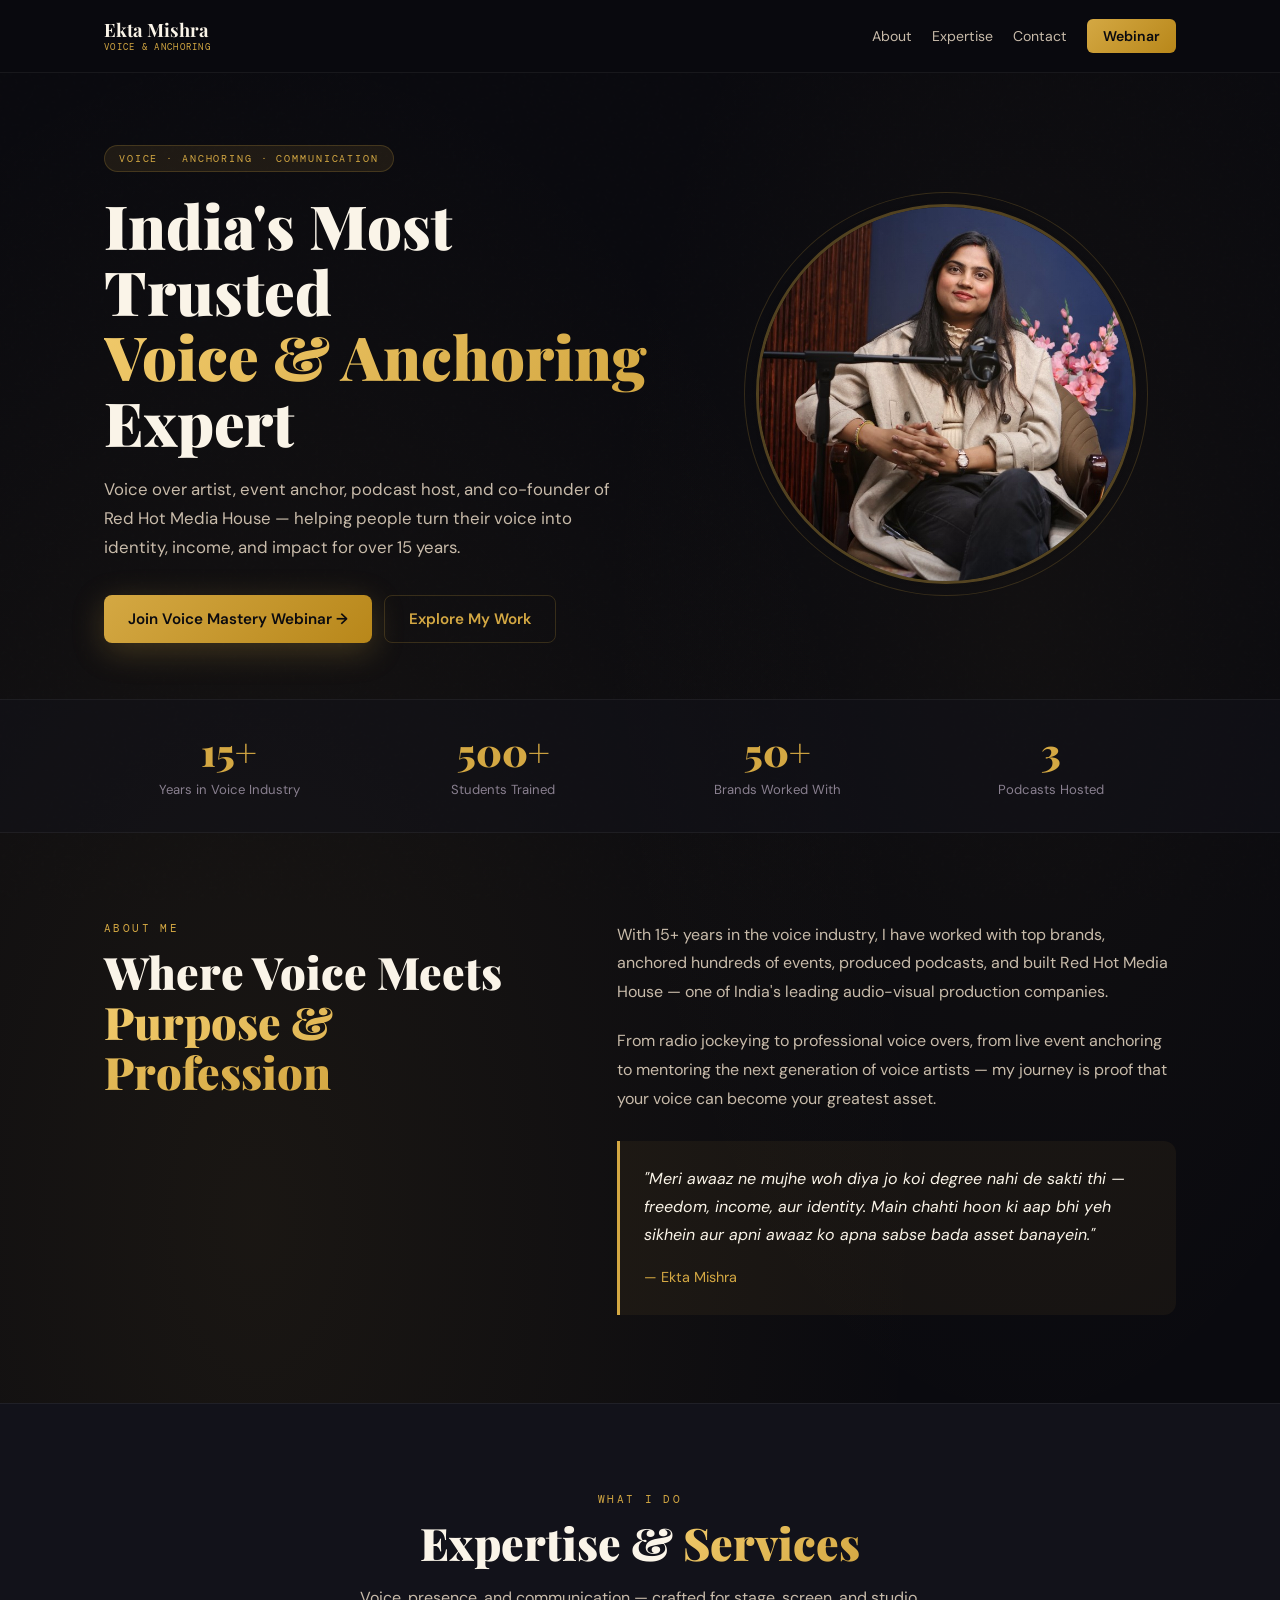
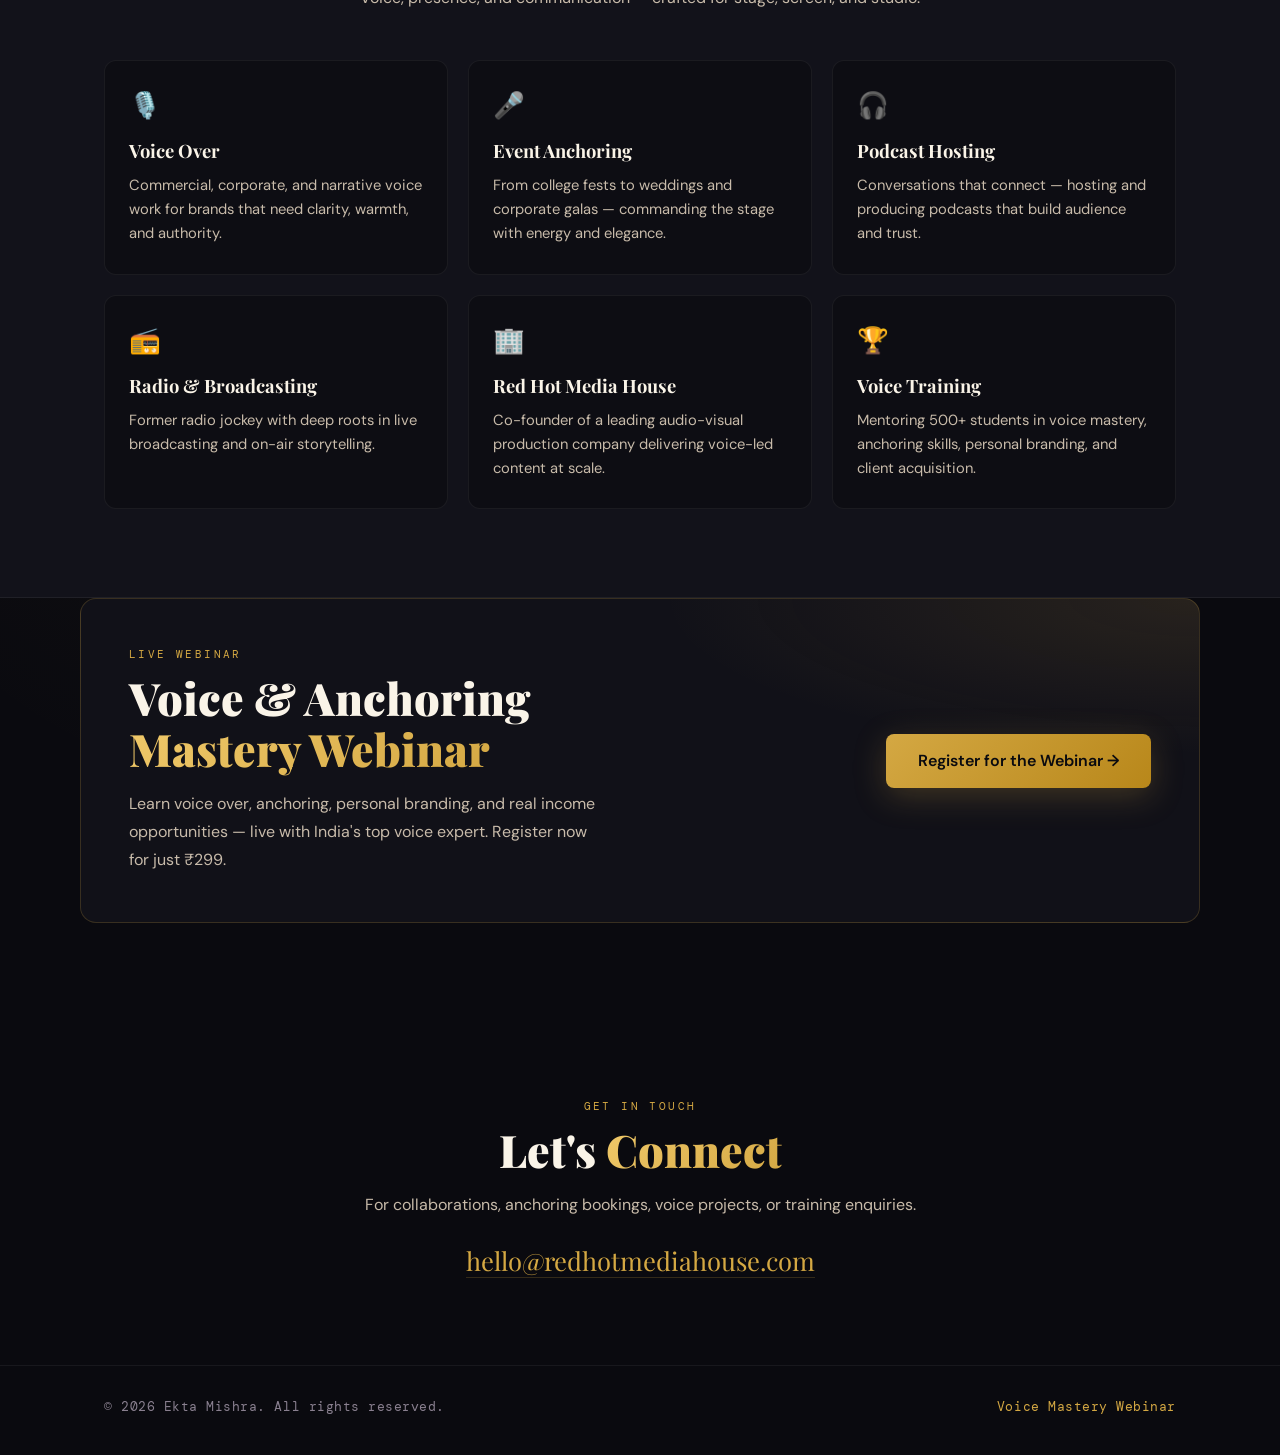
==== commit d5dd10f9: "Home page added" ====
--- a/index.html
+++ b/index.html
@@ -3,17 +3,19 @@
 <head>
 <meta charset="UTF-8">
 <meta name="viewport" content="width=device-width, initial-scale=1.0, viewport-fit=cover">
-<meta name="description" content="Join Ekta Mishra's Voice & Anchoring Mastery Webinar. Learn Voice Over, Anchoring, Personal Branding & Client Acquisition. Register for just ₹299. Limited seats available!">
-<meta property="og:title" content="Voice & Anchoring Mastery Webinar | Ekta Mishra | ₹299 Only">
-<meta property="og:description" content="Ab Apni Awaaz Se Income Kamao! Live 90-Min Webinar with India's Top Voice & Anchoring Expert. Register Now at ₹299.">
-<meta property="og:image" content="images/ekta-mishra-voice-anchoring-expert.png">
-<meta property="og:image:alt" content="Ekta Mishra — Voice & Anchoring Expert and Webinar Host">
-<meta name="twitter:card" content="summary_large_image">
-<meta name="twitter:image" content="images/ekta-mishra-voice-anchoring-expert.png">
-<meta name="twitter:image:alt" content="Ekta Mishra — Voice & Anchoring Expert and Webinar Host">
-<meta name="keywords" content="voice over webinar, anchoring course, ekta mishra, voice over income, radio jockey, voice career india">
-<title>Voice & Anchoring Mastery Webinar | Ekta Mishra | Register at ₹299</title>
-<link rel="preload" as="image" href="images/ekta-mishra-voice-anchoring-expert.png" fetchpriority="high">
+<meta name="description" content="Ekta Mishra — India's trusted Voice & Anchoring Expert. Voice over artist, event anchor, podcast host, and co-founder of Red Hot Media House.">
+<meta name="robots" content="index, follow">
+<meta property="og:title" content="Ekta Mishra | Voice & Anchoring Expert">
+<meta property="og:description" content="Voice over artist, event anchor, podcast host, and mentor. 15+ years shaping voices across India.">
+<meta property="og:image" content="https://ekta-mam-webinar.vercel.app/images/ekta-mishra-voice-anchoring-expert.png">
+<meta property="og:image:alt" content="Ekta Mishra — Voice & Anchoring Expert">
+<meta property="og:type" content="website">
+<title>Ekta Mishra | Voice & Anchoring Expert</title>
+<link rel="preload" as="image" href="/images/ekta-mishra-voice-anchoring-expert.png">
+<link rel="preconnect" href="https://fonts.googleapis.com">
+<link rel="preconnect" href="https://fonts.gstatic.com" crossorigin>
+<link href="https://fonts.googleapis.com/css2?family=Playfair+Display:ital,wght@0,700;0,900;1,700&family=DM+Sans:wght@300;400;500;600;700&family=DM+Mono:wght@400;500&display=swap" rel="stylesheet">
+<link rel="stylesheet" href="/css/portfolio.css">
 <script type="application/ld+json">
 {
   "@context": "https://schema.org",
@@ -21,979 +23,192 @@
   "name": "Ekta Mishra",
   "jobTitle": "Voice & Anchoring Expert",
   "description": "India's trusted voice over artist, event anchor, podcast host, and co-founder of Red Hot Media House.",
-  "image": "images/ekta-mishra-voice-anchoring-expert.png",
+  "image": "https://ekta-mam-webinar.vercel.app/images/ekta-mishra-voice-anchoring-expert.png",
   "worksFor": {
     "@type": "Organization",
     "name": "Red Hot Media House"
   }
 }
 </script>
-<link rel="preconnect" href="https://fonts.googleapis.com">
-<link rel="preconnect" href="https://fonts.gstatic.com" crossorigin>
-<link href="https://fonts.googleapis.com/css2?family=Playfair+Display:ital,wght@0,700;0,900;1,700&family=DM+Sans:wght@300;400;500;600;700&family=DM+Mono:wght@400;500&display=swap" rel="stylesheet">
-<link rel="stylesheet" href="css/style.css">
 </head>
 <body>
 
-<!-- ─── STICKY MOBILE CTA (fixed bottom bar on mobile) ─────────────────────── -->
-<div id="sticky-mobile-cta" aria-label="Quick registration">
-  <div class="sticky-mobile-price">
-    <div class="sticky-price">₹299</div>
-    <div class="sticky-label">Only</div>
-  </div>
-  <button type="button" class="sticky-cta-btn" onclick="document.getElementById('register').scrollIntoView({behavior:'smooth'})">
-    Register Now
-  </button>
-</div>
-
-<!-- ─── STICKY HEADER ──────────────────────────────────────────────────────── -->
-<header id="site-header">
-  <div class="header-inner">
-    <div class="header-logo">
-      <div class="logo-icon">🎙️</div>
-      <div>
-        <div class="logo-text">Voice & Anchoring</div>
-        <div class="logo-sub">Mastery Webinar</div>
-      </div>
-    </div>
-    <div class="header-cta-wrap">
-      <span class="header-price">Only ₹299</span>
-      <a href="#register" class="header-register-btn">Register Now</a>
-    </div>
+<header class="site-header">
+  <div class="container header-inner">
+    <a href="/" class="brand">
+      <span class="brand-name">Ekta Mishra</span>
+      <span class="brand-tag">Voice & Anchoring</span>
+    </a>
+    <nav class="site-nav" aria-label="Primary">
+      <a href="#about">About</a>
+      <a href="#expertise">Expertise</a>
+      <a href="#contact">Contact</a>
+      <a href="/voice-mastery-webinar/" class="nav-cta">Webinar</a>
+    </nav>
   </div>
 </header>
 
-<!-- ─── HERO ───────────────────────────────────────────────────────────────── -->
-<section id="hero">
-  <div class="container">
-    <div class="hero-grid">
-
-      <!-- Left: Text Content -->
+<main>
+  <section class="hero" id="home">
+    <div class="container hero-grid">
       <div class="hero-content">
-        <div class="hero-badge reveal">
-          <span class="dot"></span>
-          Live Webinar · 90 Minutes · Hindi + English
-        </div>
-
-        <h1 class="hero-headline reveal reveal-delay-1">
-          Log Kehte Hain<br>
-          Aapki Awaaz<br>
-          <span class="accent-line">Achhi Hai?</span>
+        <div class="hero-badge">Voice · Anchoring · Communication</div>
+        <h1 class="hero-title">
+          India's Most Trusted<br>
+          <span class="accent">Voice & Anchoring</span> Expert
         </h1>
-
-        <p class="hero-sub reveal reveal-delay-2">
-          Ab Us Awaaz Se <strong style="color:var(--cream)">Income Kamana Seekhiye!</strong><br>
-          Learn Voice Over, Anchoring, Personal Branding, Client Acquisition & Real Income Opportunities — LIVE with India's top voice expert.
-        </p>
-
-        <div class="hero-meta reveal reveal-delay-2">
-          <div class="hero-chip"><span class="icon">📅</span> <span>Live Online Session</span></div>
-          <div class="hero-chip"><span class="icon">⏱️</span> <span>90 Minutes</span></div>
-          <div class="hero-chip"><span class="icon">🎁</span> <span>Free Bonus Resources</span></div>
-          <div class="hero-chip"><span class="icon">🏅</span> <span>Certificate Included</span></div>
-        </div>
-
-        <!-- Countdown -->
-        <div class="countdown-box reveal reveal-delay-3">
-          <div class="countdown-label">⚡ Webinar Starts In</div>
-          <div class="countdown-digits">
-            <div class="digit-block">
-              <span class="digit-number" id="cd-days">00</span>
-              <div class="digit-unit">Days</div>
-            </div>
-            <span class="colon">:</span>
-            <div class="digit-block">
-              <span class="digit-number" id="cd-hours">00</span>
-              <div class="digit-unit">Hours</div>
-            </div>
-            <span class="colon">:</span>
-            <div class="digit-block">
-              <span class="digit-number" id="cd-mins">00</span>
-              <div class="digit-unit">Mins</div>
-            </div>
-            <span class="colon">:</span>
-            <div class="digit-block">
-              <span class="digit-number" id="cd-secs">00</span>
-              <div class="digit-unit">Secs</div>
-            </div>
-          </div>
-        </div>
-
-        <div class="hero-price-row reveal reveal-delay-3">
-          <div class="price-tag">₹299</div>
-          <div>
-            <div class="price-original">₹1,999</div>
-            <div class="price-save">85% OFF</div>
-          </div>
-        </div>
-
-        <div class="hero-cta-wrap reveal reveal-delay-4">
-          <a href="#register" class="btn-primary btn-lg">
-            <span>🎙️ Register Now for ₹299</span>
+        <p class="hero-lead">
+          Voice over artist, event anchor, podcast host, and co-founder of Red Hot Media House —
+          helping people turn their voice into identity, income, and impact for over 15 years.
+        </p>
+        <div class="hero-actions">
+          <a href="/voice-mastery-webinar/" class="btn-primary">
+            <span>Join Voice Mastery Webinar →</span>
           </a>
-          <a href="#learn" class="btn-ghost">
-            <span>See What You'll Learn</span>
+          <a href="#about" class="btn-ghost">
+            <span>Explore My Work</span>
           </a>
         </div>
-
-        <div class="hero-guarantee reveal reveal-delay-4">
-          <span class="icon">🔒</span>
-          <span>Secure Payment · Instant Confirmation · Bonus Resources</span>
-        </div>
-
-        <div class="hero-trust-bar reveal reveal-delay-4">
-          <div class="htb-avatar">
-            <img src="https://www.thesarveshmishra.com/images/sarvesh-mishra.jpg"
-                 alt="Sarvesh Kumar Mishra"
-                 onerror="this.style.display='none';this.parentElement.innerHTML='🎤'">
-          </div>
-          <div class="htb-text">
-            <strong>Recommended by Sarvesh Kumar Mishra</strong>
-            Life Decoder &amp; Communication Advocate
-          </div>
-          <div class="htb-divider"></div>
-          <div class="htb-badge">Industry Endorsed</div>
-        </div>
-      </div>
-
-      <!-- Right: Host Visual -->
-      <div class="hero-visual reveal reveal-delay-2">
-        <div class="host-image-wrap">
-          <figure class="host-img-placeholder">
-            <img
-              class="host-photo"
-              src="images/ekta-mishra-voice-anchoring-expert.png"
-              alt="Ekta Mishra — Voice & Anchoring Expert, Co-Founder of Red Hot Media House"
-              title="Ekta Mishra — Voice & Anchoring Mastery Webinar Host"
-              width="380"
-              height="380"
-              loading="eager"
-              fetchpriority="high"
-              decoding="async"
-            >
-            <figcaption class="host-name-tag">
-              <strong>Ekta Mishra</strong>
-              <span>Voice & Anchoring Expert</span>
-            </figcaption>
-          </figure>
-
-          <!-- Floating Badges -->
-          <div class="float-badge fb-1">
-            <div class="fb-value">15+</div>
-            <div class="fb-label">Years Exp</div>
-          </div>
-          <div class="float-badge fb-2">
-            <div class="fb-value">500+</div>
-            <div class="fb-label">Students</div>
-          </div>
-          <div class="float-badge fb-3">
-            <div class="fb-value">₹1L+</div>
-            <div class="fb-label">Earned/Month</div>
-          </div>
-        </div>
-      </div>
-
-    </div>
-  </div>
-</section>
-
-<!-- ─── SARVESH PLACEMENT #2: PRIMARY ENDORSEMENT SECTION ─────────────────── -->
-<section id="endorsement">
-  <div class="container">
-
-    <div class="endorsement-section-top reveal">
-      <div class="section-label">Industry Leadership Endorsement</div>
-      <h2 class="endorsement-headline">
-        A Voice That Commands Respect.<br>
-        <span class="accent-line">Recognized by India's Communication Leaders.</span>
-      </h2>
-      <p class="section-sub" style="margin:0 auto;max-width:560px;">
-        Ekta Mishra's work in voice and communication training is recognized by thought leaders who have dedicated their lives to elevating the quality of human expression in India.
+      </div>
+      <div class="hero-photo-wrap">
+        <div class="hero-photo-ring" aria-hidden="true"></div>
+        <img
+          class="hero-photo"
+          src="/images/ekta-mishra-voice-anchoring-expert.png"
+          alt="Ekta Mishra — Voice & Anchoring Expert, Co-Founder of Red Hot Media House"
+          title="Ekta Mishra — Voice Over Artist, Event Anchor & Podcast Host"
+          width="420"
+          height="420"
+          fetchpriority="high"
+          decoding="async"
+        >
+      </div>
+    </div>
+  </section>
+
+  <section class="stats-bar" aria-label="Career highlights">
+    <div class="container stats-grid">
+      <div class="stat-item">
+        <span class="stat-num">15+</span>
+        <span class="stat-label">Years in Voice Industry</span>
+      </div>
+      <div class="stat-item">
+        <span class="stat-num">500+</span>
+        <span class="stat-label">Students Trained</span>
+      </div>
+      <div class="stat-item">
+        <span class="stat-num">50+</span>
+        <span class="stat-label">Brands Worked With</span>
+      </div>
+      <div class="stat-item">
+        <span class="stat-num">3</span>
+        <span class="stat-label">Podcasts Hosted</span>
+      </div>
+    </div>
+  </section>
+
+  <section class="section" id="about">
+    <div class="container about-grid">
+      <div class="section-head">
+        <div class="section-label">About Me</div>
+        <h2 class="section-title">Where Voice Meets<br><span class="accent">Purpose & Profession</span></h2>
+      </div>
+      <div class="about-body">
+        <p>
+          With 15+ years in the voice industry, I have worked with top brands, anchored hundreds of events,
+          produced podcasts, and built Red Hot Media House — one of India's leading audio-visual production companies.
+        </p>
+        <p>
+          From radio jockeying to professional voice overs, from live event anchoring to mentoring the next generation
+          of voice artists — my journey is proof that your voice can become your greatest asset.
+        </p>
+        <blockquote class="quote">
+          "Meri awaaz ne mujhe woh diya jo koi degree nahi de sakti thi — freedom, income, aur identity.
+          Main chahti hoon ki aap bhi yeh sikhein aur apni awaaz ko apna sabse bada asset banayein."
+          <cite>— Ekta Mishra</cite>
+        </blockquote>
+      </div>
+    </div>
+  </section>
+
+  <section class="section section-dark" id="expertise">
+    <div class="container">
+      <div class="section-head text-center">
+        <div class="section-label">What I Do</div>
+        <h2 class="section-title">Expertise & <span class="accent">Services</span></h2>
+        <p class="section-sub">Voice, presence, and communication — crafted for stage, screen, and studio.</p>
+      </div>
+      <div class="expertise-grid">
+        <article class="expertise-card">
+          <div class="expertise-icon" aria-hidden="true">🎙️</div>
+          <h3>Voice Over</h3>
+          <p>Commercial, corporate, and narrative voice work for brands that need clarity, warmth, and authority.</p>
+        </article>
+        <article class="expertise-card">
+          <div class="expertise-icon" aria-hidden="true">🎤</div>
+          <h3>Event Anchoring</h3>
+          <p>From college fests to weddings and corporate galas — commanding the stage with energy and elegance.</p>
+        </article>
+        <article class="expertise-card">
+          <div class="expertise-icon" aria-hidden="true">🎧</div>
+          <h3>Podcast Hosting</h3>
+          <p>Conversations that connect — hosting and producing podcasts that build audience and trust.</p>
+        </article>
+        <article class="expertise-card">
+          <div class="expertise-icon" aria-hidden="true">📻</div>
+          <h3>Radio & Broadcasting</h3>
+          <p>Former radio jockey with deep roots in live broadcasting and on-air storytelling.</p>
+        </article>
+        <article class="expertise-card">
+          <div class="expertise-icon" aria-hidden="true">🏢</div>
+          <h3>Red Hot Media House</h3>
+          <p>Co-founder of a leading audio-visual production company delivering voice-led content at scale.</p>
+        </article>
+        <article class="expertise-card">
+          <div class="expertise-icon" aria-hidden="true">🏆</div>
+          <h3>Voice Training</h3>
+          <p>Mentoring 500+ students in voice mastery, anchoring skills, personal branding, and client acquisition.</p>
+        </article>
+      </div>
+    </div>
+  </section>
+
+  <section class="section cta-section">
+    <div class="container cta-card">
+      <div class="cta-content">
+        <div class="section-label">Live Webinar</div>
+        <h2 class="section-title">Voice & Anchoring<br><span class="accent">Mastery Webinar</span></h2>
+        <p class="section-sub">
+          Learn voice over, anchoring, personal branding, and real income opportunities — live with India's top voice expert.
+          Register now for just ₹299.
+        </p>
+      </div>
+      <a href="/voice-mastery-webinar/" class="btn-primary btn-lg">
+        <span>Register for the Webinar →</span>
+      </a>
+    </div>
+  </section>
+
+  <section class="section" id="contact">
+    <div class="container contact-wrap">
+      <div class="section-head text-center">
+        <div class="section-label">Get In Touch</div>
+        <h2 class="section-title">Let's <span class="accent">Connect</span></h2>
+        <p class="section-sub">For collaborations, anchoring bookings, voice projects, or training enquiries.</p>
+      </div>
+      <p class="contact-email">
+        <a href="mailto:hello@redhotmediahouse.com">hello@redhotmediahouse.com</a>
       </p>
     </div>
-
-    <div class="endorsement-grid reveal reveal-delay-1">
-
-      <div class="endorsement-persona">
-        <div class="endorsement-img-ring">
-          <div class="endorsement-photo">
-            <img src="https://www.thesarveshmishra.com/images/sarvesh-mishra.jpg"
-                 alt="Sarvesh Kumar Mishra — Life Decoder & Communication Advocate"
-                 onerror="this.style.display='none';this.parentElement.innerHTML='🎤'">
-          </div>
-        </div>
-
-        <div class="endorsement-name">Sarvesh Kumar Mishra</div>
-
-        <div class="endorsement-role-tags">
-          <span class="endorsement-role-tag">Life Decoder</span>
-          <span class="endorsement-role-tag">Communication Advocate</span>
-          <span class="endorsement-role-tag">Leadership Influencer</span>
-        </div>
-
-        <div class="endorsement-stats">
-          <div class="endr-stat">
-            <span class="endr-stat-num">1M+</span>
-            <span class="endr-stat-lbl">Community</span>
-          </div>
-          <div class="endr-stat">
-            <span class="endr-stat-num">3</span>
-            <span class="endr-stat-lbl">YT Channels</span>
-          </div>
-          <div class="endr-stat">
-            <span class="endr-stat-num">15+</span>
-            <span class="endr-stat-lbl">Yrs Industry</span>
-          </div>
-        </div>
-
-        <div class="endorsement-website-link">
-          <a href="https://www.thesarveshmishra.com/" target="_blank" rel="noopener">thesarveshmishra.com ↗</a>
-        </div>
-      </div>
-
-      <div class="endorsement-content">
-        <span class="endorsement-quote-mark">❝</span>
-
-        <p class="endorsement-quote">
-          Voice is not just sound — it is <span class="endorsement-quote-hi">the architecture of your identity</span>.
-          In a world drowning in noise, those who learn to speak with clarity, intention, and presence will lead.
-          Ekta Mishra's work in voice and anchoring mastery is exactly the kind of
-          <span class="endorsement-quote-hi">high-value communication training</span>
-          India needs. If you are serious about making your voice your income and your identity,
-          this is where you begin.
-        </p>
-
-        <div class="endorsement-attribution">
-          <div class="endorsement-attr-line"></div>
-          <div class="endorsement-attr-text">Sarvesh Kumar Mishra — Life Decoder</div>
-          <div class="endorsement-attr-line endorsement-attr-line--flip"></div>
-        </div>
-
-        <div class="endorsement-context-chips">
-          <div class="endorsement-chip">
-            <span class="chip-icon">🏛️</span>
-            <span>Founder — Red Hot Media House</span>
-          </div>
-          <div class="endorsement-chip">
-            <span class="chip-icon">🎙️</span>
-            <span>Host — The Sarvesh Mishra Show</span>
-          </div>
-          <div class="endorsement-chip">
-            <span class="chip-icon">📖</span>
-            <span>Author &amp; Inner Alchemy Architect</span>
-          </div>
-          <div class="endorsement-chip">
-            <span class="chip-icon">🌐</span>
-            <span>Founder — CureSoulLife Platform</span>
-          </div>
-        </div>
-
-        <div class="endorsement-cta-box">
-          <p class="endorsement-cta-text">
-            Recognized by industry leaders. Trusted by 500+ students. Delivered by <strong>Ekta Mishra</strong> — India's Most Trusted Voice &amp; Anchoring Expert.
-          </p>
-          <a href="#register" class="btn-primary">
-            <span>🎙️ Register for ₹299 — Industry-Recommended</span>
-          </a>
-        </div>
-      </div>
-
-    </div>
-  </div>
-</section>
-
-<!-- ─── WHO SHOULD ATTEND ─────────────────────────────────────────────────── -->
-<div id="audience-strip" class="audience-strip">
-  <div class="container">
-    <div class="audience-strip-inner">
-      <span class="audience-label">Perfect For →</span>
-      <span class="audience-chip">🎓 Students</span>
-      <span class="audience-chip">📻 Aspiring RJs</span>
-      <span class="audience-chip">🎤 Voice Over Aspirants</span>
-      <span class="audience-chip">🎭 Anchoring Aspirants</span>
-      <span class="audience-chip">📱 Content Creators</span>
-      <span class="audience-chip">🏠 Housewives (Freelance Income)</span>
-      <span class="audience-chip">🧑‍💼 Trainers & Coaches</span>
-    </div>
-  </div>
-</div>
-
-<!-- ─── WHY ATTEND ────────────────────────────────────────────────────────── -->
-<section id="why-attend">
-  <div class="container">
-    <div class="text-center reveal">
-      <div class="section-label">Why This Webinar</div>
-      <h2 class="section-title">Everything You Need to<br>Start Earning From Your Voice</h2>
-      <p class="section-sub">Stop second-guessing your potential. This 90-minute live session gives you the clarity, strategy, and tools to turn your voice into a real income stream.</p>
-    </div>
-
-    <div class="benefits-grid">
-      <div class="benefit-card reveal reveal-delay-1">
-        <div class="benefit-icon">🏭</div>
-        <div class="benefit-title">Real Industry Secrets</div>
-        <p class="benefit-desc">Learn what the top 1% of voice artists and anchors know — and what they never share publicly. No fluff, only actionable insights.</p>
-      </div>
-      <div class="benefit-card reveal reveal-delay-2">
-        <div class="benefit-icon">💰</div>
-        <div class="benefit-title">Mapped Income Opportunities</div>
-        <p class="benefit-desc">Discover exactly how much you can earn from events, voice-overs, ads, and more — with real-world benchmarks and rates.</p>
-      </div>
-      <div class="benefit-card reveal reveal-delay-3">
-        <div class="benefit-icon">🎯</div>
-        <div class="benefit-title">Client Acquisition System</div>
-        <p class="benefit-desc">Learn Ekta's proven system for finding, pitching, and closing clients — from your very first day as a professional voice artist.</p>
-      </div>
-      <div class="benefit-card reveal reveal-delay-1">
-        <div class="benefit-icon">🏷️</div>
-        <div class="benefit-title">Personal Branding Formula</div>
-        <p class="benefit-desc">Build a brand that attracts premium clients. Learn how to position yourself as the go-to expert in your city and niche.</p>
-      </div>
-      <div class="benefit-card reveal reveal-delay-2">
-        <div class="benefit-icon">🎙️</div>
-        <div class="benefit-title">Live Voice Demonstration</div>
-        <p class="benefit-desc">Watch and learn from a LIVE voice performance covering ads, corporate narration, event anchoring, and podcast voice styles.</p>
-      </div>
-      <div class="benefit-card reveal reveal-delay-3">
-        <div class="benefit-icon">🎁</div>
-        <div class="benefit-title">Exclusive Bonus Resources</div>
-        <p class="benefit-desc">Walk away with scripts, templates, and practice PDFs worth ₹2,000+ — yours free just for attending live.</p>
-      </div>
-    </div>
-  </div>
-</section>
-
-<!-- ─── MEET YOUR MENTOR ──────────────────────────────────────────────────── -->
-<section id="mentor">
-  <div class="container">
-    <div class="text-center reveal">
-      <div class="section-label">Your Host & Mentor</div>
-    </div>
-    <div class="mentor-grid">
-      <div class="mentor-img-wrap reveal">
-        <div class="mentor-img-placeholder">
-          <img
-            class="mentor-photo"
-            src="images/ekta-mishra-voice-anchoring-expert.png"
-            alt="Ekta Mishra — India's Most Trusted Voice & Anchoring Expert"
-            title="Ekta Mishra — Voice Over Artist, Event Anchor & Podcast Host"
-            width="360"
-            height="360"
-            loading="lazy"
-            decoding="async"
-          >
-        </div>
-        <div class="mentor-ring"></div>
-        <div class="stat-chips">
-          <div class="stat-chip"><span class="stat-num">15+</span><div class="stat-lbl">Years</div></div>
-          <div class="stat-chip"><span class="stat-num">500+</span><div class="stat-lbl">Students</div></div>
-          <div class="stat-chip"><span class="stat-num">50+</span><div class="stat-lbl">Brands</div></div>
-          <div class="stat-chip"><span class="stat-num">3</span><div class="stat-lbl">Podcasts</div></div>
-        </div>
-      </div>
-      <div class="reveal reveal-delay-2">
-        <div class="section-label">Ekta Mishra</div>
-        <h2 class="section-title" style="margin-top:12px">India's Most Trusted<br>Voice & Anchoring Expert</h2>
-        <p class="section-sub">With 15+ years in the voice industry, Ekta has worked with top brands, anchored hundreds of events, produced podcasts, and built Red Hot Media House — one of India's leading audio-visual production companies.</p>
-        <div class="mentor-creds">
-          <div class="cred-tag"><span>📻</span>Former Radio Jockey</div>
-          <div class="cred-tag"><span>🎙️</span>Professional Voice Over Artist</div>
-          <div class="cred-tag"><span>🎧</span>Podcast Host</div>
-          <div class="cred-tag"><span>🏢</span>Co-Founder, Red Hot Media House</div>
-          <div class="cred-tag"><span>🏆</span>Trained 500+ Students</div>
-        </div>
-        <div class="mentor-quote">
-          "Meri awaaz ne mujhe woh diya jo koi degree nahi de sakti thi — freedom, income, aur identity. Main chahti hoon ki aap bhi yeh sikhein aur apni awaaz ko apna sabse bada asset banayein."
-          <br><br>— Ekta Mishra
-        </div>
-      </div>
-    </div>
-  </div>
-</section>
-
-<!-- ─── ANCHORING INCOME ───────────────────────────────────────────────────── -->
-<section class="income-section" id="anchoring-income" style="padding:100px 0;background:var(--ink-2);border-top:1px solid var(--border-2);">
-  <div class="container">
-    <div class="text-center reveal">
-      <div class="section-label">Anchoring Industry</div>
-      <h2 class="section-title">Real Earning Potential<br><span class="gold">as an Event Anchor</span></h2>
-      <p class="section-sub">Events happen every day across India. Your voice can be at every one of them — and get paid well for it.</p>
-    </div>
-    <div class="income-cards">
-      <div class="income-card reveal reveal-delay-1">
-        <div class="income-card-icon">🎓</div>
-        <div class="income-card-type">Anchoring</div>
-        <div class="income-card-title">College Events</div>
-        <div class="income-range">₹5,000 – ₹15,000</div>
-        <div class="income-per">per event</div>
-        <div class="income-bar"><div class="income-bar-fill" style="width:30%"></div></div>
-      </div>
-      <div class="income-card reveal reveal-delay-2">
-        <div class="income-card-icon">💍</div>
-        <div class="income-card-type">Anchoring</div>
-        <div class="income-card-title">Wedding Events</div>
-        <div class="income-range">₹10,000 – ₹50,000</div>
-        <div class="income-per">per event</div>
-        <div class="income-bar"><div class="income-bar-fill" style="width:55%"></div></div>
-      </div>
-      <div class="income-card reveal reveal-delay-3">
-        <div class="income-card-icon">🏢</div>
-        <div class="income-card-type">Anchoring</div>
-        <div class="income-card-title">Corporate Events</div>
-        <div class="income-range">₹15,000 – ₹1,00,000+</div>
-        <div class="income-per">per event</div>
-        <div class="income-bar"><div class="income-bar-fill" style="width:85%"></div></div>
-      </div>
-    </div>
-  </div>
-</section>
-
-<!-- ─── VOICE OVER INCOME ──────────────────────────────────────────────────── -->
-<section class="income-section" id="vo-income" style="padding:100px 0;background:var(--ink);border-top:1px solid var(--border-2);">
-  <div class="container">
-    <div class="text-center reveal">
-      <div class="section-label">Voice Over Industry</div>
-      <h2 class="section-title">Voice Over Earnings:<br><span class="gold">Work From Home</span></h2>
-      <p class="section-sub">The voice over industry in India is growing at 15%+ per year. You don't need a studio — just a good mic and great training.</p>
-    </div>
-    <div class="income-cards">
-      <div class="income-card reveal reveal-delay-1">
-        <div class="income-card-icon">📢</div>
-        <div class="income-card-type">Voice Over</div>
-        <div class="income-card-title">Small Ads & Promos</div>
-        <div class="income-range">₹1,000 – ₹5,000</div>
-        <div class="income-per">per project</div>
-        <div class="income-bar"><div class="income-bar-fill" style="width:20%"></div></div>
-      </div>
-      <div class="income-card reveal reveal-delay-2">
-        <div class="income-card-icon">🎬</div>
-        <div class="income-card-type">Voice Over</div>
-        <div class="income-card-title">Corporate VO</div>
-        <div class="income-range">₹5,000 – ₹25,000</div>
-        <div class="income-per">per project</div>
-        <div class="income-bar"><div class="income-bar-fill" style="width:50%"></div></div>
-      </div>
-      <div class="income-card reveal reveal-delay-3">
-        <div class="income-card-icon">📚</div>
-        <div class="income-card-type">Voice Over</div>
-        <div class="income-card-title">Audiobooks</div>
-        <div class="income-range">₹10,000 – ₹1 Lakh+</div>
-        <div class="income-per">per project</div>
-        <div class="income-bar"><div class="income-bar-fill" style="width:90%"></div></div>
-      </div>
-    </div>
-  </div>
-</section>
-
-<!-- ─── WHAT YOU WILL LEARN ───────────────────────────────────────────────── -->
-<section id="learn">
-  <div class="container">
-    <div class="text-center reveal">
-      <div class="section-label">Webinar Curriculum</div>
-      <h2 class="section-title">What You Will Learn<br>in 90 Minutes</h2>
-      <p class="section-sub">Six powerful modules, each designed to take you from curious beginner to confident voice professional ready to earn.</p>
-    </div>
-    <div class="modules-grid">
-      <div class="module-card reveal reveal-delay-1">
-        <div class="module-num">01</div>
-        <div class="module-body">
-          <div class="module-title">The Ekta Mishra Journey</div>
-          <p class="module-desc">From zero to industry leader — learn the real story behind 15 years in voice, the struggles, breakthroughs, and how you can replicate the path.</p>
-          <div class="module-tag">Inspiration + Roadmap</div>
-        </div>
-      </div>
-      <div class="module-card reveal reveal-delay-2">
-        <div class="module-num">02</div>
-        <div class="module-body">
-          <div class="module-title">Anchoring Industry Secrets</div>
-          <p class="module-desc">How anchoring really works in India — event types, rate cards, platforms to get booked, and what separates paid anchors from unpaid ones.</p>
-          <div class="module-tag">Industry Insider</div>
-        </div>
-      </div>
-      <div class="module-card reveal reveal-delay-3">
-        <div class="module-num">03</div>
-        <div class="module-body">
-          <div class="module-title">Voice Over Industry Secrets</div>
-          <p class="module-desc">Where to find voice over work, how to build your demo reel, platforms that pay well, and how to price your services without underselling.</p>
-          <div class="module-tag">Career Strategy</div>
-        </div>
-      </div>
-      <div class="module-card reveal reveal-delay-1">
-        <div class="module-num">04</div>
-        <div class="module-body">
-          <div class="module-title">Live Voice Demonstration</div>
-          <p class="module-desc">Watch Ekta perform LIVE across 5 different voice styles — commercial, luxury, corporate, podcast, and event anchor — with professional coaching notes.</p>
-          <div class="module-tag">Live Performance</div>
-        </div>
-      </div>
-      <div class="module-card reveal reveal-delay-2">
-        <div class="module-num">05</div>
-        <div class="module-body">
-          <div class="module-title">Client Acquisition Strategy</div>
-          <p class="module-desc">The exact outreach templates, pitch scripts, and follow-up strategies that have landed Ekta's students their first paying clients within 30 days.</p>
-          <div class="module-tag">Earn Faster</div>
-        </div>
-      </div>
-      <div class="module-card reveal reveal-delay-3">
-        <div class="module-num">06</div>
-        <div class="module-body">
-          <div class="module-title">Personal Branding Formula</div>
-          <p class="module-desc">How to build a standout personal brand using Instagram, LinkedIn, and a simple website that makes clients come to YOU instead of you chasing them.</p>
-          <div class="module-tag">Long-Term Success</div>
-        </div>
-      </div>
-    </div>
-  </div>
-</section>
-
-<!-- ─── LIVE DEMO ─────────────────────────────────────────────────────────── -->
-<section id="live-demo">
-  <div class="container">
-    <div class="text-center reveal">
-      <div class="section-label">Live Demonstration</div>
-      <h2 class="section-title">5 Voice Styles –<br>Performed LIVE</h2>
-      <p class="section-sub">Ekta will perform each of these voice styles live during the webinar — and explain the technique, tone, and commercial application of each.</p>
-    </div>
-    <div class="demo-voices">
-      <div class="voice-pill active reveal reveal-delay-1">
-        <div class="voice-play">▶</div>
-        <div>
-          <div class="voice-name">Advertisement Voice</div>
-          <div class="voice-type">High Energy · Persuasive</div>
-        </div>
-        <div class="waveform">
-          <span></span><span></span><span></span><span></span><span></span>
-        </div>
-      </div>
-      <div class="voice-pill reveal reveal-delay-2">
-        <div class="voice-play">▶</div>
-        <div>
-          <div class="voice-name">Luxury Brand Voice</div>
-          <div class="voice-type">Smooth · Aspirational</div>
-        </div>
-        <div class="waveform">
-          <span></span><span></span><span></span><span></span><span></span>
-        </div>
-      </div>
-      <div class="voice-pill reveal reveal-delay-3">
-        <div class="voice-play">▶</div>
-        <div>
-          <div class="voice-name">Corporate Narration</div>
-          <div class="voice-type">Clear · Professional</div>
-        </div>
-        <div class="waveform">
-          <span></span><span></span><span></span><span></span><span></span>
-        </div>
-      </div>
-      <div class="voice-pill reveal reveal-delay-1">
-        <div class="voice-play">▶</div>
-        <div>
-          <div class="voice-name">Podcast Voice</div>
-          <div class="voice-type">Warm · Conversational</div>
-        </div>
-        <div class="waveform">
-          <span></span><span></span><span></span><span></span><span></span>
-        </div>
-      </div>
-      <div class="voice-pill reveal reveal-delay-2">
-        <div class="voice-play">▶</div>
-        <div>
-          <div class="voice-name">Event Anchor Voice</div>
-          <div class="voice-type">Dynamic · Energetic</div>
-        </div>
-        <div class="waveform">
-          <span></span><span></span><span></span><span></span><span></span>
-        </div>
-      </div>
-    </div>
-  </div>
-</section>
-
-<!-- ─── BONUSES ───────────────────────────────────────────────────────────── -->
-<section id="bonuses">
-  <div class="container">
-    <div class="text-center reveal">
-      <div class="section-label">Free Bonuses</div>
-      <h2 class="section-title">Register Today and Get<br><span class="gold">₹2,000+ Worth of Bonuses FREE</span></h2>
-      <p class="section-sub">Available only to live attendees. These resources will save you months of trial-and-error and help you start working immediately.</p>
-    </div>
-    <div class="bonus-grid">
-      <div class="bonus-card reveal reveal-delay-1">
-        <div class="bonus-icon">📝</div>
-        <div class="bonus-title">Voice Over Script Samples</div>
-        <p class="bonus-desc">Ready-to-use scripts for ads, e-learning, and corporate narration. Practice with real industry formats from Day 1.</p>
-        <div class="bonus-value">Valued at ₹699</div>
-      </div>
-      <div class="bonus-card reveal reveal-delay-2">
-        <div class="bonus-icon">🎤</div>
-        <div class="bonus-title">Anchoring Script Templates</div>
-        <p class="bonus-desc">Professional templates for college events, weddings, and corporate shows. Fully editable and ready to personalize.</p>
-        <div class="bonus-value">Valued at ₹499</div>
-      </div>
-      <div class="bonus-card reveal reveal-delay-3">
-        <div class="bonus-icon">📨</div>
-        <div class="bonus-title">Client Pitch Format</div>
-        <p class="bonus-desc">Ekta's exact email and WhatsApp templates for pitching voice work and anchoring gigs. Tested and proven.</p>
-        <div class="bonus-value">Valued at ₹499</div>
-      </div>
-      <div class="bonus-card reveal reveal-delay-4">
-        <div class="bonus-icon">🏋️</div>
-        <div class="bonus-title">Voice Practice Exercises PDF</div>
-        <p class="bonus-desc">Daily 15-minute vocal warm-ups, articulation drills, and modulation exercises designed specifically for beginners.</p>
-        <div class="bonus-value">Valued at ₹399</div>
-      </div>
-    </div>
-  </div>
-</section>
-
-<!-- ─── TESTIMONIALS ──────────────────────────────────────────────────────── -->
-<section id="testimonials">
-  <div class="container">
-    <div class="text-center reveal">
-      <div class="section-label">Student Results</div>
-      <h2 class="section-title">What Students Say<br>About Ekta's Training</h2>
-    </div>
-    <div class="testimonial-grid">
-      <div class="testi-card reveal reveal-delay-1">
-        <div class="testi-stars">★★★★★</div>
-        <p class="testi-text">Maine soch bhi nahi tha ki 3 months mein meri pehli VO project milegi. Ekta di ke guidance se confidence aur career dono mile!</p>
-        <div class="testi-author">
-          <div class="testi-avatar">🙋</div>
-          <div>
-            <div class="testi-name">Priya Sharma</div>
-            <div class="testi-role">Voice Over Artist · Delhi</div>
-          </div>
-        </div>
-      </div>
-      <div class="testi-card reveal reveal-delay-2">
-        <div class="testi-stars">★★★★★</div>
-        <p class="testi-text">Corporate event anchoring mein ₹40,000 ki first booking mili. Yeh training na hoti toh main abhi bhi free mein anchor kar raha hota.</p>
-        <div class="testi-author">
-          <div class="testi-avatar">🙋</div>
-          <div>
-            <div class="testi-name">Rahul Verma</div>
-            <div class="testi-role">Event Anchor · Mumbai</div>
-          </div>
-        </div>
-      </div>
-      <div class="testi-card reveal reveal-delay-3">
-        <div class="testi-stars">★★★★★</div>
-        <p class="testi-text">Ghar se kaam karna tha. Ekta di ki class ke baad VO career start kiya. Abhi ₹25,000/month regular earn ho raha hai! Best investment ever.</p>
-        <div class="testi-author">
-          <div class="testi-avatar">🙋</div>
-          <div>
-            <div class="testi-name">Sunita Patel</div>
-            <div class="testi-role">Freelance VO Artist · Pune</div>
-          </div>
-        </div>
-      </div>
-    </div>
-
-    <div class="industry-recognition-strip reveal">
-      <div class="irs-icon">🏅</div>
-      <div class="irs-text">
-        <div class="irs-label">Industry-Recognized Training</div>
-        <div class="irs-headline">Trusted by Students. Recognized by Industry Leaders.</div>
-        <div class="irs-sub">Ekta Mishra's Voice &amp; Anchoring program carries the recommendation of India's leading communication advocates and personal branding experts.</div>
-      </div>
-      <div class="irs-badge">
-        <div class="irs-badge-avatar">
-          <img src="https://www.thesarveshmishra.com/images/sarvesh-mishra.jpg"
-               alt="Sarvesh Kumar Mishra"
-               onerror="this.style.display='none';this.parentElement.innerHTML='🎤'">
-        </div>
-        <div>
-          <span class="irs-badge-name">Sarvesh Kumar Mishra</span>
-          <span class="irs-badge-title">Communication Advocate</span>
-        </div>
-      </div>
-    </div>
-
-  </div>
-</section>
-
-<!-- ─── FAQ ───────────────────────────────────────────────────────────────── -->
-<section id="faq">
-  <div class="container">
-    <div class="text-center reveal">
-      <div class="section-label">Common Questions</div>
-      <h2 class="section-title">Everything You Need to Know</h2>
-    </div>
-    <div class="faq-list">
-      <div class="faq-item">
-        <div class="faq-q">
-          <span class="faq-question">Who can join this webinar?</span>
-          <span class="faq-toggle">+</span>
-        </div>
-        <div class="faq-a">
-          <p class="faq-answer">Anyone who wants to learn how to earn from their voice! Whether you are a student, homemaker, content creator, aspiring RJ, trainer, coach, or simply someone who has always been told they have a great voice — this webinar is designed for you. No experience required.</p>
-        </div>
-      </div>
-      <div class="faq-item">
-        <div class="faq-q">
-          <span class="faq-question">Is prior experience required?</span>
-          <span class="faq-toggle">+</span>
-        </div>
-        <div class="faq-a">
-          <p class="faq-answer">Absolutely not! This webinar is beginner-friendly and covers everything from scratch. Even if you have never done a voice over or anchored an event before, you will leave with a clear roadmap and actionable next steps.</p>
-        </div>
-      </div>
-      <div class="faq-item">
-        <div class="faq-q">
-          <span class="faq-question">Will a recording be provided?</span>
-          <span class="faq-toggle">+</span>
-        </div>
-        <div class="faq-a">
-          <p class="faq-answer">The bonuses and live Q&A are exclusively for live attendees. However, a recording may be shared at our discretion. To get the full value — including the live demonstration and real-time Q&A with Ekta — we strongly recommend attending live.</p>
-        </div>
-      </div>
-      <div class="faq-item">
-        <div class="faq-q">
-          <span class="faq-question">How do I attend the webinar?</span>
-          <span class="faq-toggle">+</span>
-        </div>
-        <div class="faq-a">
-          <p class="faq-answer">After registering and completing your ₹299 payment, you will receive a confirmation email with a Zoom link. On the day of the webinar, simply click the link to join. Make sure to use headphones for the best audio experience!</p>
-        </div>
-      </div>
-      <div class="faq-item">
-        <div class="faq-q">
-          <span class="faq-question">What is the refund policy?</span>
-          <span class="faq-toggle">+</span>
-        </div>
-        <div class="faq-a">
-          <p class="faq-answer">Due to the digital nature of this event and the instant delivery of bonus resources upon registration, refunds are not available. However, if there is a technical issue on our end that prevents you from attending, we will accommodate you in the next session at no extra cost.</p>
-        </div>
-      </div>
-    </div>
-  </div>
-</section>
-
-<!-- ─── URGENCY / LIMITED SEATS ───────────────────────────────────────────── -->
-<section id="urgency">
-  <div class="container">
-    <div class="urgency-inner reveal">
-      <div class="section-label" style="background:rgba(192,57,43,0.12);border-color:rgba(192,57,43,0.3);color:#E74C3C;">⚠️ Limited Availability</div>
-      <h2 class="section-title">Seats Are Filling Fast!</h2>
-      <div class="urgency-scarcity">
-        <span class="blink">●</span>
-        Only 67 seats remaining out of 300 total
-      </div>
-      <div class="seats-counter">
-        <div class="seats-taken">
-          <span class="seats-num">233</span>
-          <div class="seats-lbl">Seats Taken</div>
-        </div>
-        <div style="font-size:2rem;color:var(--text-muted);">/</div>
-        <div class="seats-left">
-          <span class="seats-num">67</span>
-          <div class="seats-lbl">Seats Left</div>
-        </div>
-      </div>
-      <div class="seats-bar"><div class="seats-bar-fill"></div></div>
-      <p style="font-size:0.9rem;color:var(--text-muted);margin-bottom:24px;">At this rate, seats will close before the webinar date. Don't miss out.</p>
-      <a href="#register" class="btn-primary btn-lg">
-        <span>🔒 Secure Your Seat for ₹299</span>
-      </a>
-    </div>
-  </div>
-</section>
-
-<!-- ─── SARVESH PLACEMENT #3: Pre-Registration Trust Strip ─────────────────── -->
-<section id="pre-reg-trust">
-  <div class="container">
-    <div class="pre-reg-trust-inner reveal">
-      <div class="prt-avatar-wrap">
-        <div class="prt-avatar">
-          <img src="https://www.thesarveshmishra.com/images/sarvesh-mishra.jpg"
-               alt="Sarvesh Kumar Mishra"
-               onerror="this.style.display='none';this.parentElement.innerHTML='🎤'">
-        </div>
-        <div class="prt-verified-badge">✓</div>
-      </div>
-      <div class="prt-divider"></div>
-      <div class="prt-content">
-        <div class="prt-label">Leadership Recommendation</div>
-        <p class="prt-quote">
-          "Jo log apni awaaz ko seriously nahi lete, woh ek powerful income stream miss kar rahe hain.
-          Ekta Mishra's guidance is exactly the kind of clarity India's communicators need right now."
-        </p>
-        <div class="prt-sig">
-          — <strong>Sarvesh Kumar Mishra</strong> · Life Decoder · Communication Advocate · Founder, Red Hot Media House
-        </div>
-      </div>
-    </div>
-  </div>
-</section>
-
-<!-- ─── REGISTRATION FORM ─────────────────────────────────────────────────── -->
-<section id="register">
-  <div class="container">
-    <div class="text-center reveal" style="margin-bottom:40px;">
-      <div class="section-label">Registration</div>
-      <h2 class="section-title">Join the Webinar Today</h2>
-    </div>
-    <div class="register-wrap reveal reveal-delay-1">
-      <h3 class="register-title">🎙️ Voice & Anchoring Mastery</h3>
-      <p class="register-sub">Complete your registration below. You will receive a confirmation & Zoom link instantly on your email & WhatsApp.</p>
-
-      <div class="register-price-summary">
-        <div class="rps-left">
-          <strong>Voice & Anchoring Mastery Webinar</strong>
-          90 Min Live Session + Bonuses Worth ₹2,000+
-        </div>
-        <div class="rps-price">₹299</div>
-      </div>
-
-      <form id="registration-form" novalidate>
-        <div class="form-group">
-          <label class="form-label" for="full-name">Full Name *</label>
-          <input class="form-input" type="text" id="full-name" placeholder="Enter your full name" required>
-          <div class="form-error" id="name-error">Please enter your full name.</div>
-        </div>
-        <div class="form-group">
-          <label class="form-label" for="email">Email Address *</label>
-          <input class="form-input" type="email" id="email" placeholder="Enter your email address" required>
-          <div class="form-error" id="email-error">Please enter a valid email address.</div>
-        </div>
-        <div class="form-group">
-          <label class="form-label" for="mobile">Mobile Number *</label>
-          <input class="form-input" type="tel" id="mobile" placeholder="Enter your 10-digit mobile number" required>
-          <div class="form-error" id="mobile-error">Please enter a valid 10-digit mobile number.</div>
-        </div>
-        <button type="submit" class="btn-submit">
-          <span>🎙️ Register & Pay ₹299</span>
-          <span>→</span>
-        </button>
-      </form>
-
-      <div class="form-footer">
-        <span class="icon">🔒</span>
-        Secure payment powered by Razorpay · Your data is safe with us
-      </div>
-      <p style="text-align:center;margin-top:16px;font-size:0.85rem;">
-        <a href="cancel.html?status=cancelled" style="color:var(--text-muted);text-decoration:underline;">Payment cancelled or incomplete? Click here</a>
-      </p>
-    </div>
-  </div>
-</section>
-
-<!-- ─── UPSELL ─────────────────────────────────────────────────────────────── -->
-<section id="upsell">
-  <div class="container">
-    <div class="text-center reveal">
-      <div class="section-label">After You Register</div>
-      <h2 class="section-title">Want to Go Deeper?</h2>
-    </div>
-    <div class="upsell-card reveal reveal-delay-1">
-      <div class="upsell-tag">🔥 Webinar Special — Available After Webinar</div>
-      <h3 class="upsell-title">Voice & Anchoring<br>Accelerator Program</h3>
-      <p class="upsell-desc">Our full mentorship program — covering live coaching, personalised feedback, client acquisition masterclass, demo reel creation, and your first 90 days mapped out. Enrolling webinar attendees get exclusive pricing.</p>
-
-      <div class="upsell-pricing">
-        <div class="up-original">
-          <div class="label">Actual Value</div>
-          <div class="value">₹9,999</div>
-        </div>
-        <div class="up-arrow">→</div>
-        <div class="up-special">
-          <div class="label">Webinar Special</div>
-          <div class="value">₹2,999</div>
-        </div>
-        <div class="up-save">Save ₹7,000 (70% Off)</div>
-      </div>
-
-      <div class="upsell-includes">
-        <div class="ui-tag"><span class="check">✓</span>Live Coaching Sessions</div>
-        <div class="ui-tag"><span class="check">✓</span>Demo Reel Creation</div>
-        <div class="ui-tag"><span class="check">✓</span>1-on-1 Voice Review</div>
-        <div class="ui-tag"><span class="check">✓</span>Client Acquisition System</div>
-        <div class="ui-tag"><span class="check">✓</span>90-Day Earnings Roadmap</div>
-        <div class="ui-tag"><span class="check">✓</span>WhatsApp Community Access</div>
-      </div>
-
-      <p style="font-size:0.88rem;color:var(--text-muted);">This offer will only be presented during the live webinar. Not available anywhere else.</p>
-    </div>
-  </div>
-</section>
-
-<!-- ─── FINAL CTA ─────────────────────────────────────────────────────────── -->
-<section id="final-cta">
-  <div class="container">
-    <div class="reveal">
-      <div class="section-label" style="margin:0 auto 24px;display:block;width:fit-content;">Your Awaaz. Your Income.</div>
-      <h2 class="final-title">
-        Your Voice Is Ready.<br>
-        <span style="background:linear-gradient(135deg,var(--gold-light),var(--gold));-webkit-background-clip:text;-webkit-text-fill-color:transparent;background-clip:text;">Are You?</span>
-      </h2>
-      <p class="final-sub">Don't let another year pass wondering "what if." Register today, join live, and take the first real step toward making your voice your most powerful income asset.</p>
-      <div class="final-cta-wrap">
-        <a href="#register" class="btn-primary btn-lg">
-          <span>🎙️ Register Now for ₹299</span>
-        </a>
-        <div style="display:flex;align-items:center;gap:8px;color:var(--text-muted);font-size:0.9rem;">
-          <span style="color:var(--gold)">🏅</span> 500+ Students Have Already Started Their Journey
-        </div>
-      </div>
-    </div>
-  </div>
-</section>
-
-<!-- ─── FOOTER ─────────────────────────────────────────────────────────────── -->
-<footer id="footer">
-  <div class="container">
-    <div class="footer-grid">
-      <div class="footer-brand">
-        <div class="header-logo">
-          <div class="logo-icon">🎙️</div>
-          <div>
-            <div class="logo-text">Voice & Anchoring</div>
-            <div class="logo-sub">Mastery Webinar</div>
-          </div>
-        </div>
-        <p>A live training webinar by Ekta Mishra, Co-Founder of Red Hot Media House. Turn your voice into your most powerful asset.</p>
-      </div>
-      <div>
-        <div class="footer-col-title">About</div>
-        <ul class="footer-links">
-          <li><a href="#mentor">About Ekta Mishra</a></li>
-          <li><a href="#endorsement">Industry Endorsement</a></li>
-          <li><a href="#why-attend">Why This Webinar</a></li>
-          <li><a href="#learn">Curriculum</a></li>
-          <li><a href="#testimonials">Student Stories</a></li>
-        </ul>
-      </div>
-      <div>
-        <div class="footer-col-title">Contact</div>
-        <ul class="footer-links">
-          <li><a href="mailto:hello@redhotmediahouse.com">hello@redhotmediahouse.com</a></li>
-          <li><a href="#">WhatsApp Support</a></li>
-          <li><a href="#">Instagram</a></li>
-          <li><a href="#">LinkedIn</a></li>
-        </ul>
-      </div>
-      <div>
-        <div class="footer-col-title">Legal</div>
-        <ul class="footer-links">
-          <li><a href="#">Privacy Policy</a></li>
-          <li><a href="#">Terms & Conditions</a></li>
-          <li><a href="#">Refund Policy</a></li>
-          <li><a href="#">Disclaimer</a></li>
-        </ul>
-      </div>
-    </div>
-    <div class="footer-bottom">
-      <span>© 2025 Red Hot Media House. All rights reserved.</span>
-      <span>Designed for maximum conversion 🎯</span>
-    </div>
+  </section>
+</main>
+
+<footer class="site-footer">
+  <div class="container footer-inner">
+    <p>© 2026 Ekta Mishra. All rights reserved.</p>
+    <a href="/voice-mastery-webinar/" class="footer-link">Voice Mastery Webinar</a>
   </div>
 </footer>
 
-  <iframe name="sheets-submit-frame" id="sheets-submit-frame" style="display:none" title="Form submit"></iframe>
-
-<!-- ─── JAVASCRIPT ─────────────────────────────────────────────────────────── -->
-<script src="js/config.js"></script>
-<script src="js/payment-flow.js"></script>
-<script src="js/script.js"></script>
-<script src="js/form-submit.js"></script>
 </body>
 </html>
--- a/css/portfolio.css
+++ b/css/portfolio.css
@@ -0,0 +1,499 @@
+:root {
+  --ink: #0A0A0F;
+  --ink-2: #12121A;
+  --gold: #D4A843;
+  --gold-light: #F0C96A;
+  --gold-dim: #8A6B22;
+  --cream: #FAF4E8;
+  --text-body: #C8BBAA;
+  --text-muted: #8A8090;
+  --border: rgba(212,168,67,0.2);
+  --border-2: rgba(255,255,255,0.06);
+  --font-display: 'Playfair Display', Georgia, serif;
+  --font-body: 'DM Sans', sans-serif;
+  --font-mono: 'DM Mono', monospace;
+}
+
+*, *::before, *::after { box-sizing: border-box; margin: 0; padding: 0; }
+
+html {
+  font-size: 16px;
+  scroll-behavior: smooth;
+  -webkit-text-size-adjust: 100%;
+}
+
+body {
+  min-height: 100vh;
+  font-family: var(--font-body);
+  color: var(--cream);
+  background:
+    radial-gradient(ellipse 80% 60% at 20% 40%, rgba(212,168,67,0.08) 0%, transparent 65%),
+    radial-gradient(ellipse 60% 50% at 80% 20%, rgba(212,168,67,0.04) 0%, transparent 55%),
+    var(--ink);
+  overflow-x: clip;
+}
+
+body::before {
+  content: '';
+  position: fixed;
+  inset: 0;
+  background-image: url("data:image/svg+xml,%3Csvg viewBox='0 0 256 256' xmlns='http://www.w3.org/2000/svg'%3E%3Cfilter id='n'%3E%3CfeTurbulence type='fractalNoise' baseFrequency='0.9' numOctaves='4' stitchTiles='stitch'/%3E%3C/filter%3E%3Crect width='100%25' height='100%25' filter='url(%23n)' opacity='0.03'/%3E%3C/svg%3E");
+  pointer-events: none;
+  opacity: 0.35;
+  z-index: 0;
+}
+
+img { max-width: 100%; height: auto; display: block; }
+
+a { color: inherit; }
+
+.container {
+  width: 100%;
+  max-width: 1120px;
+  margin: 0 auto;
+  padding: 0 24px;
+}
+
+.accent {
+  background: linear-gradient(135deg, var(--gold-light), var(--gold));
+  -webkit-background-clip: text;
+  -webkit-text-fill-color: transparent;
+  background-clip: text;
+}
+
+.section-label {
+  font-family: var(--font-mono);
+  font-size: 0.68rem;
+  letter-spacing: 0.22em;
+  text-transform: uppercase;
+  color: var(--gold);
+  margin-bottom: 12px;
+}
+
+.section-title {
+  font-family: var(--font-display);
+  font-size: clamp(2rem, 5vw, 2.8rem);
+  font-weight: 900;
+  line-height: 1.12;
+}
+
+.section-sub {
+  margin-top: 16px;
+  color: var(--text-body);
+  line-height: 1.75;
+  max-width: 560px;
+}
+
+.text-center { text-align: center; }
+.text-center .section-sub { margin-left: auto; margin-right: auto; }
+
+.btn-primary,
+.btn-ghost {
+  display: inline-flex;
+  align-items: center;
+  justify-content: center;
+  gap: 8px;
+  min-height: 48px;
+  padding: 0 24px;
+  border-radius: 8px;
+  font-family: var(--font-body);
+  font-size: 0.95rem;
+  font-weight: 600;
+  text-decoration: none;
+  border: none;
+  cursor: pointer;
+  white-space: nowrap;
+}
+
+.btn-primary {
+  position: relative;
+  overflow: hidden;
+  color: var(--ink);
+  background: linear-gradient(135deg, var(--gold) 0%, #B8871A 100%);
+  box-shadow: 0 8px 32px rgba(212,168,67,0.25);
+}
+
+.btn-primary span { position: relative; z-index: 1; }
+
+.btn-ghost {
+  color: var(--gold);
+  background: transparent;
+  border: 1px solid var(--border);
+}
+
+@media (hover: hover) and (pointer: fine) {
+  .btn-primary:hover { transform: translateY(-2px); box-shadow: 0 12px 40px rgba(212,168,67,0.35); }
+  .btn-ghost:hover { background: rgba(212,168,67,0.08); border-color: var(--gold); }
+}
+
+.btn-lg { min-height: 54px; padding: 0 32px; font-size: 1rem; }
+
+/* Header */
+.site-header {
+  position: sticky;
+  top: 0;
+  z-index: 100;
+  backdrop-filter: blur(12px);
+  background: rgba(10,10,15,0.85);
+  border-bottom: 1px solid var(--border-2);
+}
+
+.header-inner {
+  display: flex;
+  align-items: center;
+  justify-content: space-between;
+  min-height: 72px;
+  gap: 16px;
+}
+
+.brand {
+  text-decoration: none;
+}
+
+.brand-name {
+  display: block;
+  font-family: var(--font-display);
+  font-size: 1.15rem;
+  font-weight: 700;
+  color: var(--cream);
+  line-height: 1.2;
+}
+
+.brand-tag {
+  display: block;
+  font-family: var(--font-mono);
+  font-size: 0.58rem;
+  letter-spacing: 0.14em;
+  text-transform: uppercase;
+  color: var(--gold);
+}
+
+.site-nav {
+  display: flex;
+  align-items: center;
+  gap: 20px;
+}
+
+.site-nav a {
+  font-size: 0.88rem;
+  color: var(--text-body);
+  text-decoration: none;
+}
+
+.site-nav a:hover { color: var(--cream); }
+
+.nav-cta {
+  padding: 8px 16px;
+  border-radius: 6px;
+  color: var(--ink) !important;
+  background: linear-gradient(135deg, var(--gold), #B8871A);
+  font-weight: 600;
+}
+
+/* Hero */
+.hero {
+  position: relative;
+  z-index: 1;
+  padding: 72px 0 56px;
+}
+
+.hero-grid {
+  display: grid;
+  grid-template-columns: 1.1fr 0.9fr;
+  gap: 48px;
+  align-items: center;
+}
+
+.hero-badge {
+  display: inline-block;
+  font-family: var(--font-mono);
+  font-size: 0.65rem;
+  letter-spacing: 0.18em;
+  text-transform: uppercase;
+  color: var(--gold);
+  background: rgba(212,168,67,0.1);
+  border: 1px solid var(--border);
+  border-radius: 100px;
+  padding: 6px 14px;
+  margin-bottom: 20px;
+}
+
+.hero-title {
+  font-family: var(--font-display);
+  font-size: clamp(2.4rem, 6vw, 3.8rem);
+  font-weight: 900;
+  line-height: 1.08;
+  margin-bottom: 20px;
+}
+
+.hero-lead {
+  font-size: 1.05rem;
+  color: var(--text-body);
+  line-height: 1.75;
+  max-width: 520px;
+  margin-bottom: 32px;
+}
+
+.hero-actions {
+  display: flex;
+  flex-wrap: wrap;
+  gap: 12px;
+}
+
+.hero-photo-wrap {
+  position: relative;
+  justify-self: center;
+  width: min(100%, 380px);
+}
+
+.hero-photo-ring {
+  position: absolute;
+  inset: -12px;
+  border-radius: 50%;
+  border: 1px solid var(--border);
+  background: radial-gradient(circle, rgba(212,168,67,0.08) 0%, transparent 70%);
+}
+
+.hero-photo {
+  width: 100%;
+  aspect-ratio: 1;
+  object-fit: cover;
+  border-radius: 50%;
+  border: 3px solid rgba(212,168,67,0.35);
+}
+
+/* Stats */
+.stats-bar {
+  position: relative;
+  z-index: 1;
+  padding: 32px 0;
+  border-top: 1px solid var(--border-2);
+  border-bottom: 1px solid var(--border-2);
+  background: rgba(18,18,26,0.5);
+}
+
+.stats-grid {
+  display: grid;
+  grid-template-columns: repeat(4, 1fr);
+  gap: 24px;
+}
+
+.stat-item { text-align: center; }
+
+.stat-num {
+  display: block;
+  font-family: var(--font-display);
+  font-size: clamp(1.8rem, 4vw, 2.4rem);
+  font-weight: 900;
+  color: var(--gold);
+  line-height: 1;
+  margin-bottom: 8px;
+}
+
+.stat-label {
+  font-size: 0.82rem;
+  color: var(--text-muted);
+  line-height: 1.4;
+}
+
+/* Sections */
+.section {
+  position: relative;
+  z-index: 1;
+  padding: 88px 0;
+}
+
+.section-dark {
+  background: var(--ink-2);
+  border-top: 1px solid var(--border-2);
+  border-bottom: 1px solid var(--border-2);
+}
+
+.about-grid {
+  display: grid;
+  grid-template-columns: 1fr 1.2fr;
+  gap: 48px;
+  align-items: start;
+}
+
+.about-body p {
+  color: var(--text-body);
+  line-height: 1.8;
+  margin-bottom: 20px;
+}
+
+.quote {
+  margin-top: 28px;
+  padding: 24px;
+  border-left: 3px solid var(--gold);
+  background: rgba(212,168,67,0.06);
+  border-radius: 0 12px 12px 0;
+  font-style: italic;
+  color: var(--cream);
+  line-height: 1.75;
+}
+
+.quote cite {
+  display: block;
+  margin-top: 16px;
+  font-style: normal;
+  font-size: 0.9rem;
+  color: var(--gold);
+}
+
+.expertise-grid {
+  display: grid;
+  grid-template-columns: repeat(3, 1fr);
+  gap: 20px;
+  margin-top: 48px;
+}
+
+.expertise-card {
+  padding: 28px 24px;
+  border-radius: 12px;
+  background: rgba(10,10,15,0.6);
+  border: 1px solid var(--border-2);
+  transition: border-color 0.2s;
+}
+
+@media (hover: hover) and (pointer: fine) {
+  .expertise-card:hover { border-color: var(--border); }
+}
+
+.expertise-icon {
+  font-size: 1.6rem;
+  margin-bottom: 16px;
+}
+
+.expertise-card h3 {
+  font-family: var(--font-display);
+  font-size: 1.15rem;
+  margin-bottom: 10px;
+  color: var(--cream);
+}
+
+.expertise-card p {
+  font-size: 0.92rem;
+  color: var(--text-body);
+  line-height: 1.65;
+}
+
+/* CTA */
+.cta-section { padding-top: 0; }
+
+.cta-card {
+  display: flex;
+  align-items: center;
+  justify-content: space-between;
+  gap: 32px;
+  padding: 48px;
+  border-radius: 16px;
+  background:
+    radial-gradient(ellipse 80% 80% at 100% 0%, rgba(212,168,67,0.12) 0%, transparent 60%),
+    rgba(18,18,26,0.9);
+  border: 1px solid var(--border);
+}
+
+.cta-content .section-sub { max-width: 480px; }
+
+/* Contact */
+.contact-wrap { text-align: center; }
+
+.contact-email {
+  margin-top: 24px;
+}
+
+.contact-email a {
+  font-family: var(--font-display);
+  font-size: clamp(1.2rem, 3vw, 1.6rem);
+  color: var(--gold);
+  text-decoration: none;
+  border-bottom: 1px solid var(--border);
+}
+
+.contact-email a:hover { color: var(--gold-light); }
+
+/* Footer */
+.site-footer {
+  position: relative;
+  z-index: 1;
+  padding: 32px 0 40px;
+  border-top: 1px solid var(--border-2);
+}
+
+.footer-inner {
+  display: flex;
+  align-items: center;
+  justify-content: space-between;
+  gap: 16px;
+  flex-wrap: wrap;
+  font-size: 0.82rem;
+  color: var(--text-muted);
+  font-family: var(--font-mono);
+  letter-spacing: 0.04em;
+}
+
+.footer-link {
+  color: var(--gold);
+  text-decoration: none;
+}
+
+.footer-link:hover { color: var(--gold-light); }
+
+/* Responsive */
+@media (max-width: 900px) {
+  .hero-grid,
+  .about-grid {
+    grid-template-columns: 1fr;
+    gap: 40px;
+  }
+
+  .hero-content { order: 2; text-align: center; }
+  .hero-photo-wrap { order: 1; width: min(72vw, 280px); }
+  .hero-lead { margin-left: auto; margin-right: auto; }
+  .hero-actions { justify-content: center; }
+
+  .stats-grid {
+    grid-template-columns: repeat(2, 1fr);
+    gap: 28px;
+  }
+
+  .expertise-grid {
+    grid-template-columns: repeat(2, 1fr);
+  }
+
+  .cta-card {
+    flex-direction: column;
+    align-items: flex-start;
+    padding: 32px 24px;
+  }
+}
+
+@media (max-width: 640px) {
+  .site-nav a:not(.nav-cta) { display: none; }
+
+  .expertise-grid {
+    grid-template-columns: 1fr;
+  }
+
+  .footer-inner {
+    flex-direction: column;
+    text-align: center;
+  }
+}
+
+@media (max-width: 480px) {
+  .hero-actions {
+    flex-direction: column;
+    width: 100%;
+  }
+
+  .hero-actions .btn-primary,
+  .hero-actions .btn-ghost {
+    width: 100%;
+  }
+
+  .cta-card .btn-primary {
+    width: 100%;
+  }
+}
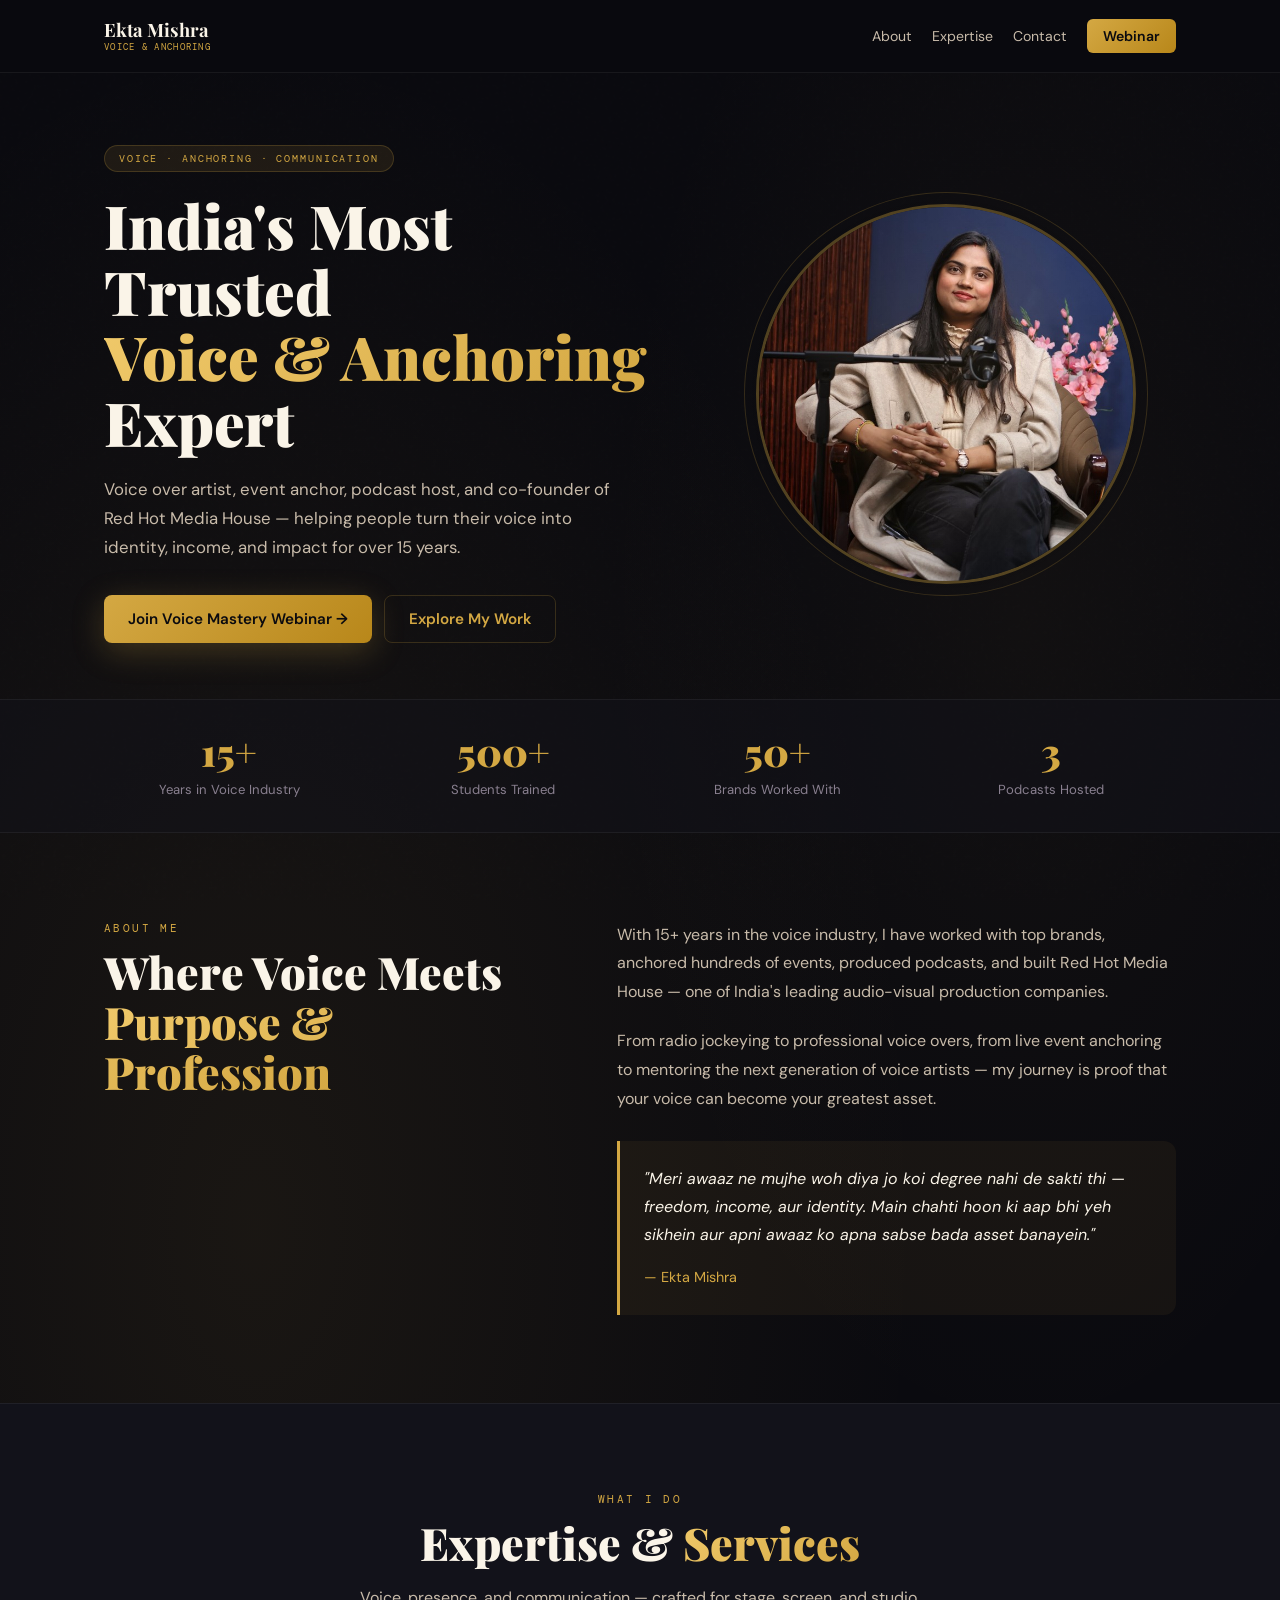
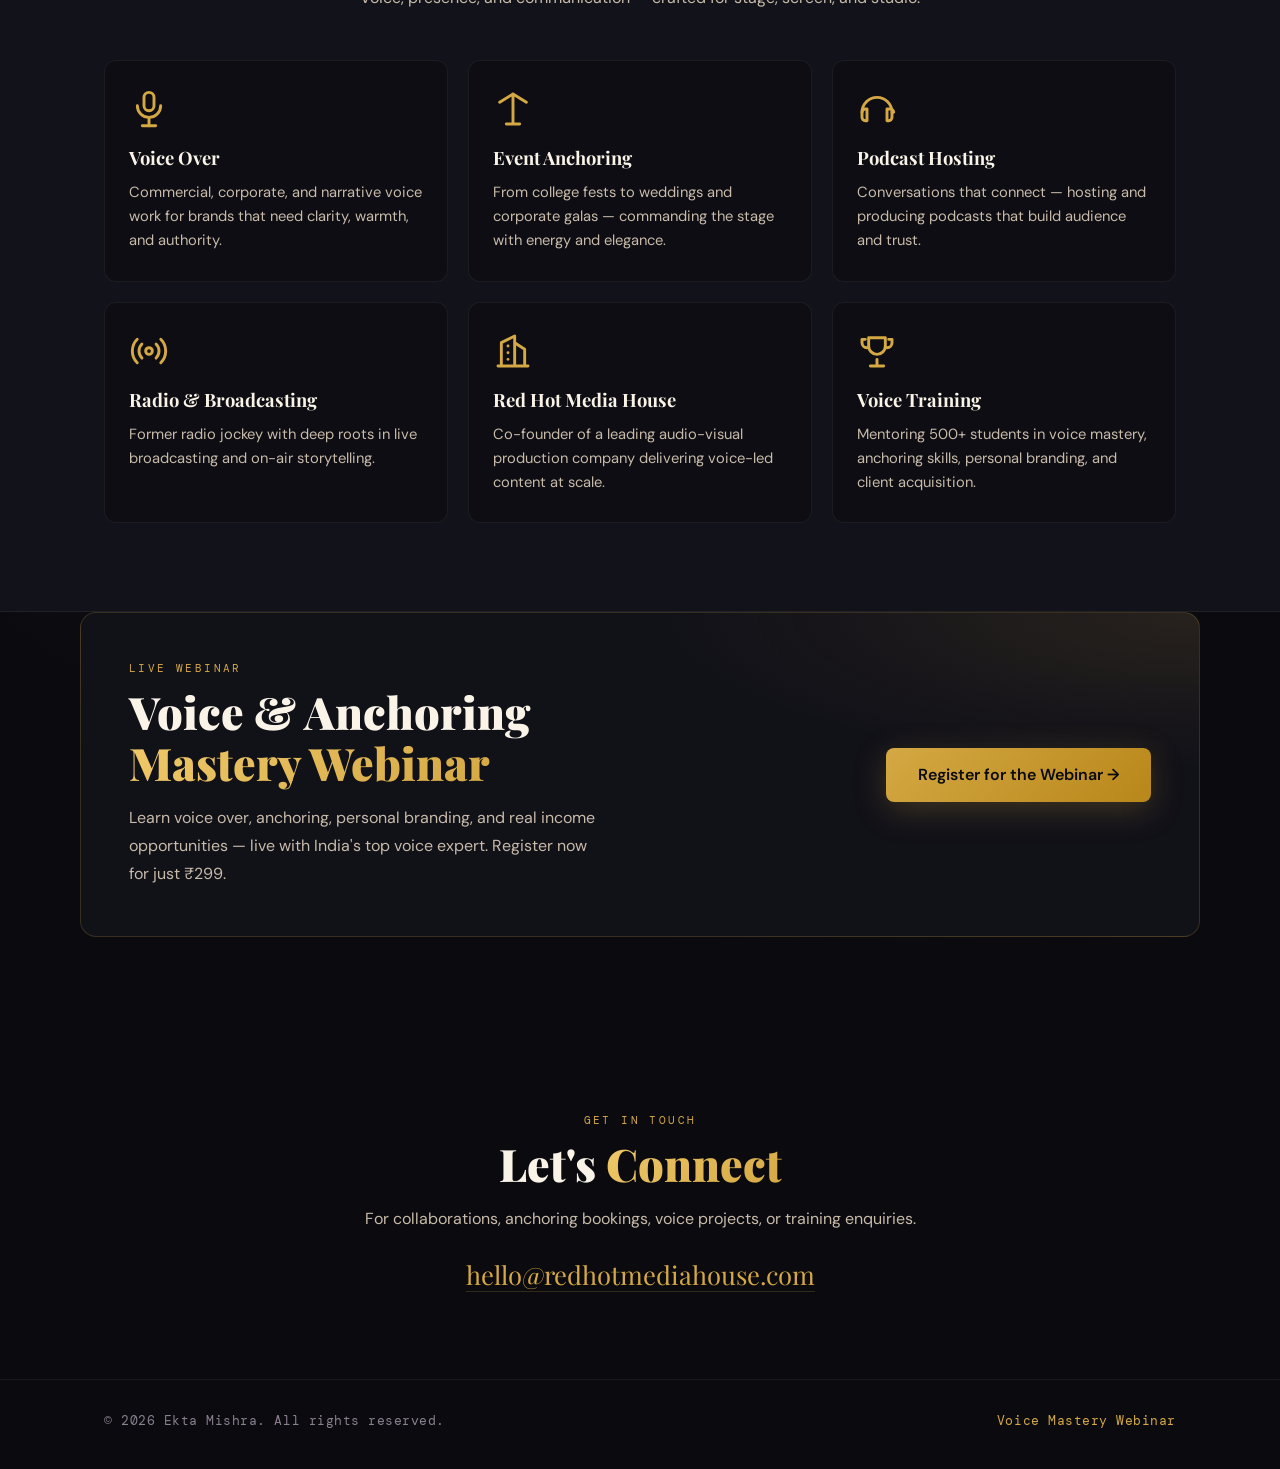
==== commit 67dbcd2e: "Svgs updaed" ====
--- a/index.html
+++ b/index.html
@@ -16,6 +16,7 @@
 <link rel="preconnect" href="https://fonts.gstatic.com" crossorigin>
 <link href="https://fonts.googleapis.com/css2?family=Playfair+Display:ital,wght@0,700;0,900;1,700&family=DM+Sans:wght@300;400;500;600;700&family=DM+Mono:wght@400;500&display=swap" rel="stylesheet">
 <link rel="stylesheet" href="/css/portfolio.css">
+<link rel="stylesheet" href="/css/icons.css">
 <script type="application/ld+json">
 {
   "@context": "https://schema.org",
@@ -140,32 +141,32 @@
       </div>
       <div class="expertise-grid">
         <article class="expertise-card">
-          <div class="expertise-icon" aria-hidden="true">🎙️</div>
+          <div class="expertise-icon card-icon" aria-hidden="true"><span class="ui-icon ui-icon--2xl ui-icon--animated" data-icon="icon-mic"></span></div>
           <h3>Voice Over</h3>
           <p>Commercial, corporate, and narrative voice work for brands that need clarity, warmth, and authority.</p>
         </article>
         <article class="expertise-card">
-          <div class="expertise-icon" aria-hidden="true">🎤</div>
+          <div class="expertise-icon card-icon" aria-hidden="true"><span class="ui-icon ui-icon--2xl ui-icon--animated" data-icon="icon-stage"></span></div>
           <h3>Event Anchoring</h3>
           <p>From college fests to weddings and corporate galas — commanding the stage with energy and elegance.</p>
         </article>
         <article class="expertise-card">
-          <div class="expertise-icon" aria-hidden="true">🎧</div>
+          <div class="expertise-icon card-icon" aria-hidden="true"><span class="ui-icon ui-icon--2xl ui-icon--animated" data-icon="icon-headphones"></span></div>
           <h3>Podcast Hosting</h3>
           <p>Conversations that connect — hosting and producing podcasts that build audience and trust.</p>
         </article>
         <article class="expertise-card">
-          <div class="expertise-icon" aria-hidden="true">📻</div>
+          <div class="expertise-icon card-icon" aria-hidden="true"><span class="ui-icon ui-icon--2xl ui-icon--animated" data-icon="icon-radio"></span></div>
           <h3>Radio & Broadcasting</h3>
           <p>Former radio jockey with deep roots in live broadcasting and on-air storytelling.</p>
         </article>
         <article class="expertise-card">
-          <div class="expertise-icon" aria-hidden="true">🏢</div>
+          <div class="expertise-icon card-icon" aria-hidden="true"><span class="ui-icon ui-icon--2xl ui-icon--animated" data-icon="icon-building"></span></div>
           <h3>Red Hot Media House</h3>
           <p>Co-founder of a leading audio-visual production company delivering voice-led content at scale.</p>
         </article>
         <article class="expertise-card">
-          <div class="expertise-icon" aria-hidden="true">🏆</div>
+          <div class="expertise-icon card-icon" aria-hidden="true"><span class="ui-icon ui-icon--2xl ui-icon--animated" data-icon="icon-trophy"></span></div>
           <h3>Voice Training</h3>
           <p>Mentoring 500+ students in voice mastery, anchoring skills, personal branding, and client acquisition.</p>
         </article>
@@ -210,5 +211,6 @@
   </div>
 </footer>
 
+<script src="/js/icons.js"></script>
 </body>
 </html>
--- a/css/portfolio.css
+++ b/css/portfolio.css
@@ -361,8 +361,7 @@
 }
 
 .expertise-icon {
-  font-size: 1.6rem;
-  margin-bottom: 16px;
+  margin-bottom: 0;
 }
 
 .expertise-card h3 {
--- a/css/icons.css
+++ b/css/icons.css
@@ -0,0 +1,95 @@
+.ui-icon {
+  display: inline-flex;
+  align-items: center;
+  justify-content: center;
+  flex-shrink: 0;
+  color: var(--gold);
+  vertical-align: middle;
+  line-height: 0;
+}
+
+.ui-icon svg {
+  width: 100%;
+  height: 100%;
+  fill: none;
+  stroke: currentColor;
+  stroke-width: 1.75;
+  stroke-linecap: round;
+  stroke-linejoin: round;
+}
+
+.ui-icon--fill svg {
+  fill: currentColor;
+  stroke: none;
+}
+
+.ui-icon--xs { width: 14px; height: 14px; }
+.ui-icon--sm { width: 16px; height: 16px; }
+.ui-icon--md { width: 20px; height: 20px; }
+.ui-icon--lg { width: 24px; height: 24px; }
+.ui-icon--xl { width: 32px; height: 32px; }
+.ui-icon--2xl { width: 40px; height: 40px; }
+.ui-icon--3xl { width: 48px; height: 48px; }
+
+.ui-icon--cream { color: var(--cream); }
+.ui-icon--muted { color: var(--text-muted); }
+.ui-icon--red { color: #E74C3C; }
+.ui-icon--green { color: #2ecc71; }
+
+.ui-icon--box {
+  background: linear-gradient(145deg, rgba(212,168,67,0.14), rgba(212,168,67,0.04));
+  border: 1px solid var(--border);
+  border-radius: 12px;
+  padding: 10px;
+}
+
+.ui-icon--animated {
+  animation: ui-icon-float 3.5s ease-in-out infinite;
+}
+
+.ui-icon--pulse svg {
+  animation: ui-icon-pulse 2s ease-in-out infinite;
+}
+
+.card-icon {
+  display: inline-flex;
+  align-items: center;
+  justify-content: center;
+  margin-bottom: 16px;
+  color: var(--gold);
+}
+
+.card-icon .ui-icon {
+  animation: ui-icon-float 4s ease-in-out infinite;
+}
+
+.avatar-fallback {
+  display: flex;
+  align-items: center;
+  justify-content: center;
+  width: 100%;
+  height: 100%;
+  font-family: var(--font-display);
+  font-size: 0.85rem;
+  font-weight: 700;
+  color: var(--gold);
+  background: rgba(212,168,67,0.12);
+}
+
+@keyframes ui-icon-float {
+  0%, 100% { transform: translateY(0); }
+  50% { transform: translateY(-3px); }
+}
+
+@keyframes ui-icon-pulse {
+  0%, 100% { opacity: 0.7; transform: scale(1); }
+  50% { opacity: 1; transform: scale(1.06); }
+}
+
+@media (prefers-reduced-motion: reduce) {
+  .ui-icon--animated,
+  .ui-icon--pulse svg,
+  .card-icon .ui-icon {
+    animation: none !important;
+  }
+}
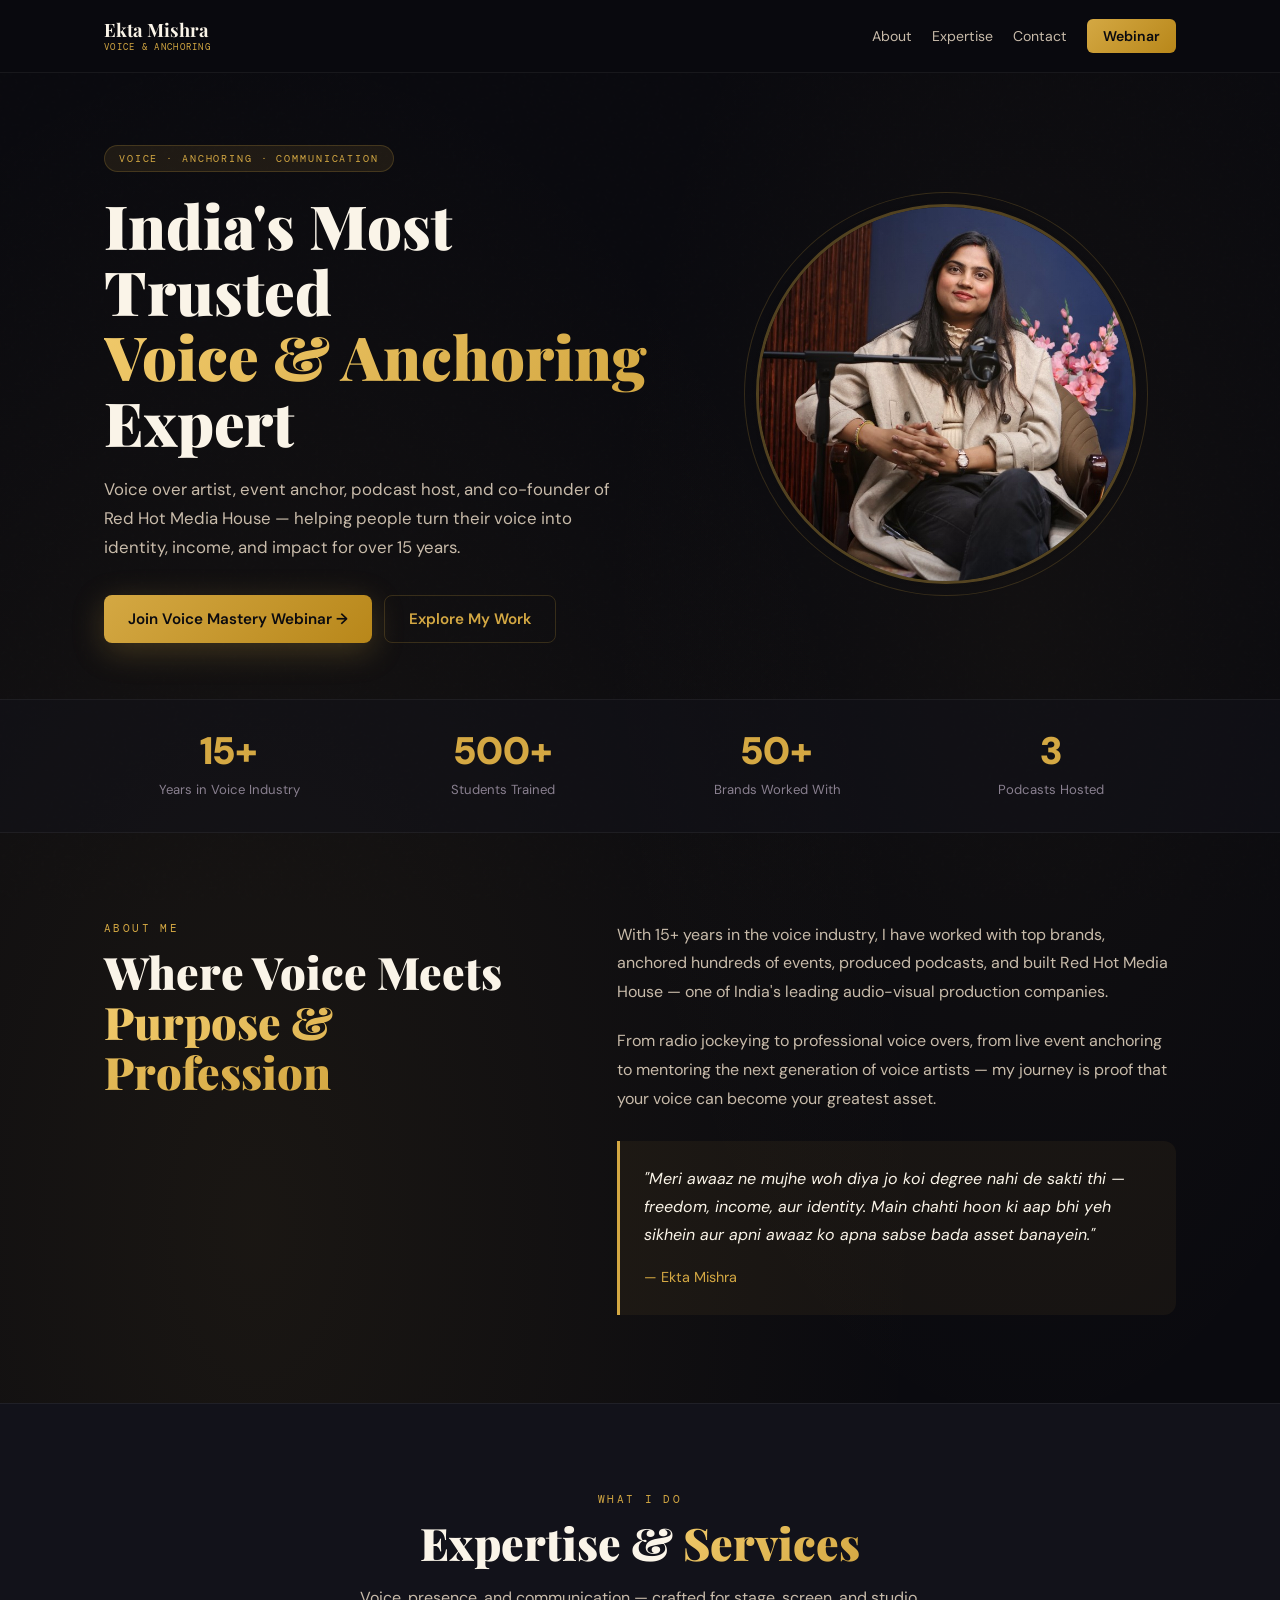
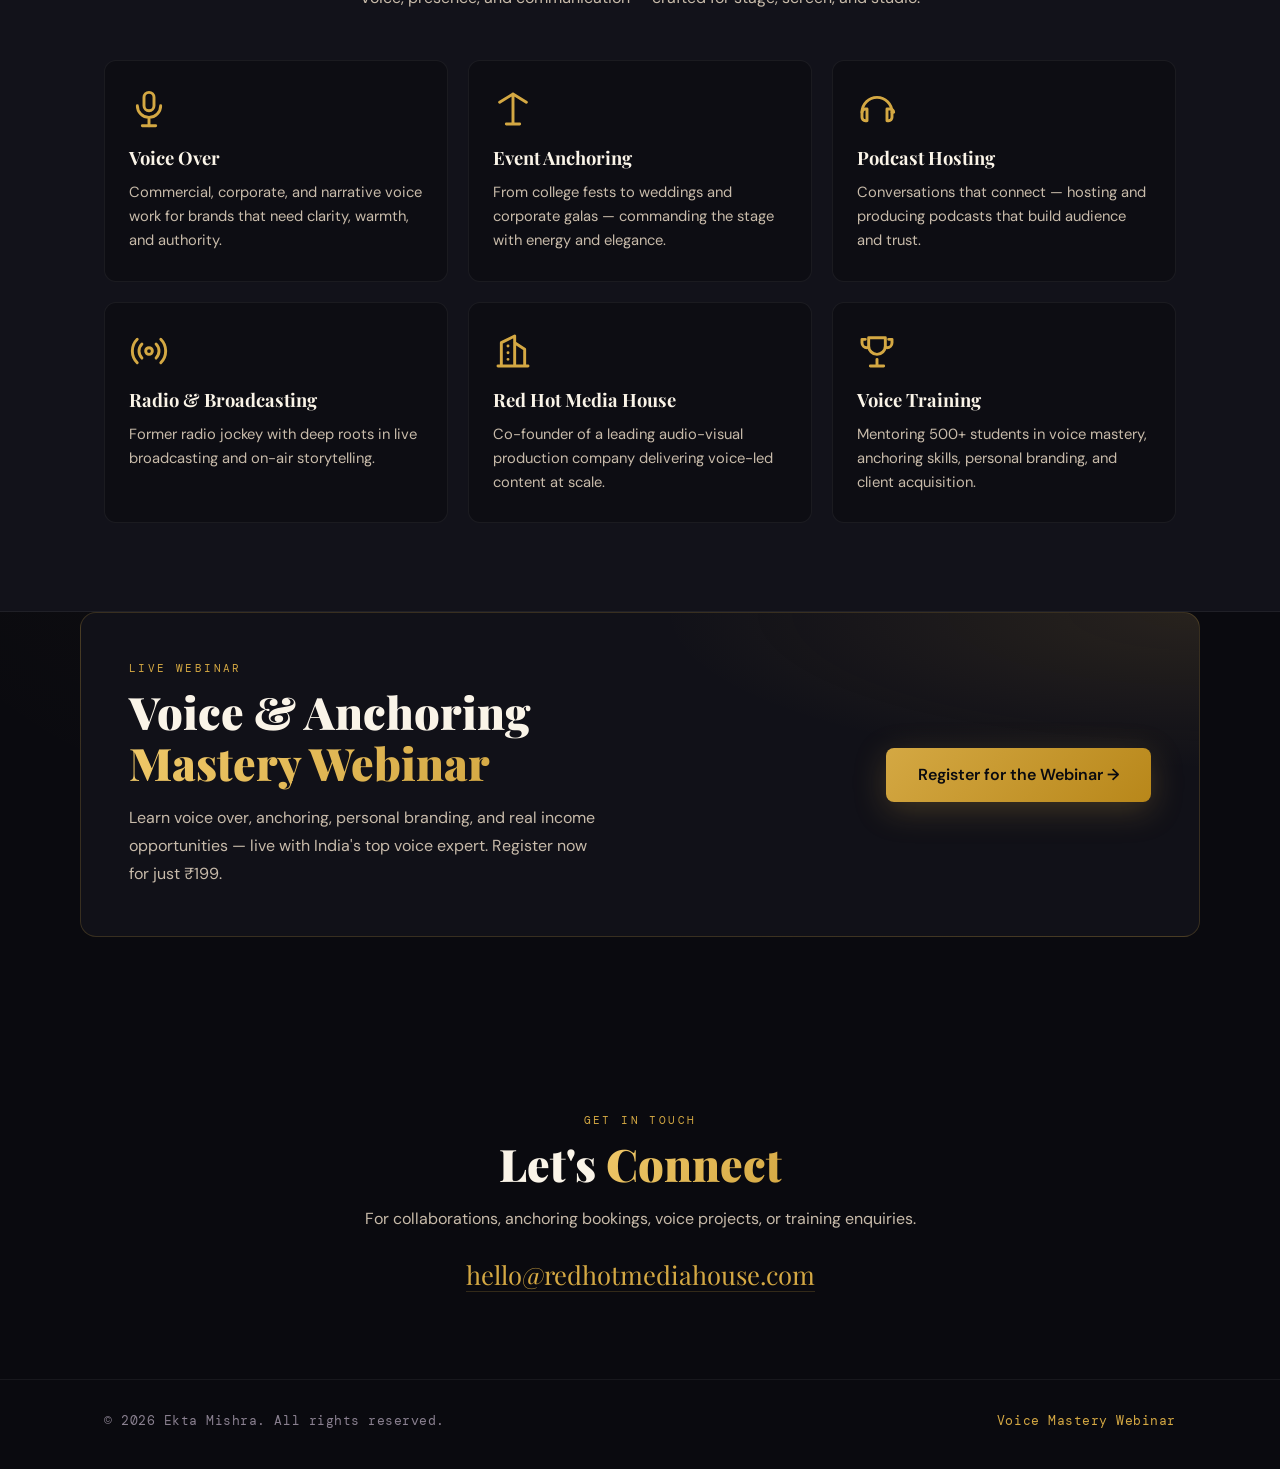
==== commit 54742f9c: "changes done provided" ====
--- a/index.html
+++ b/index.html
@@ -181,7 +181,7 @@
         <h2 class="section-title">Voice & Anchoring<br><span class="accent">Mastery Webinar</span></h2>
         <p class="section-sub">
           Learn voice over, anchoring, personal branding, and real income opportunities — live with India's top voice expert.
-          Register now for just ₹299.
+          Register now for just ₹199.
         </p>
       </div>
       <a href="/voice-mastery-webinar/" class="btn-primary btn-lg">
--- a/css/portfolio.css
+++ b/css/portfolio.css
@@ -12,6 +12,7 @@
   --font-display: 'Playfair Display', Georgia, serif;
   --font-body: 'DM Sans', sans-serif;
   --font-mono: 'DM Mono', monospace;
+  --font-numeric: var(--font-body);
 }
 
 *, *::before, *::after { box-sizing: border-box; margin: 0; padding: 0; }
@@ -282,7 +283,8 @@
 
 .stat-num {
   display: block;
-  font-family: var(--font-display);
+  font-family: var(--font-numeric);
+  font-variant-numeric: tabular-nums;
   font-size: clamp(1.8rem, 4vw, 2.4rem);
   font-weight: 900;
   color: var(--gold);
